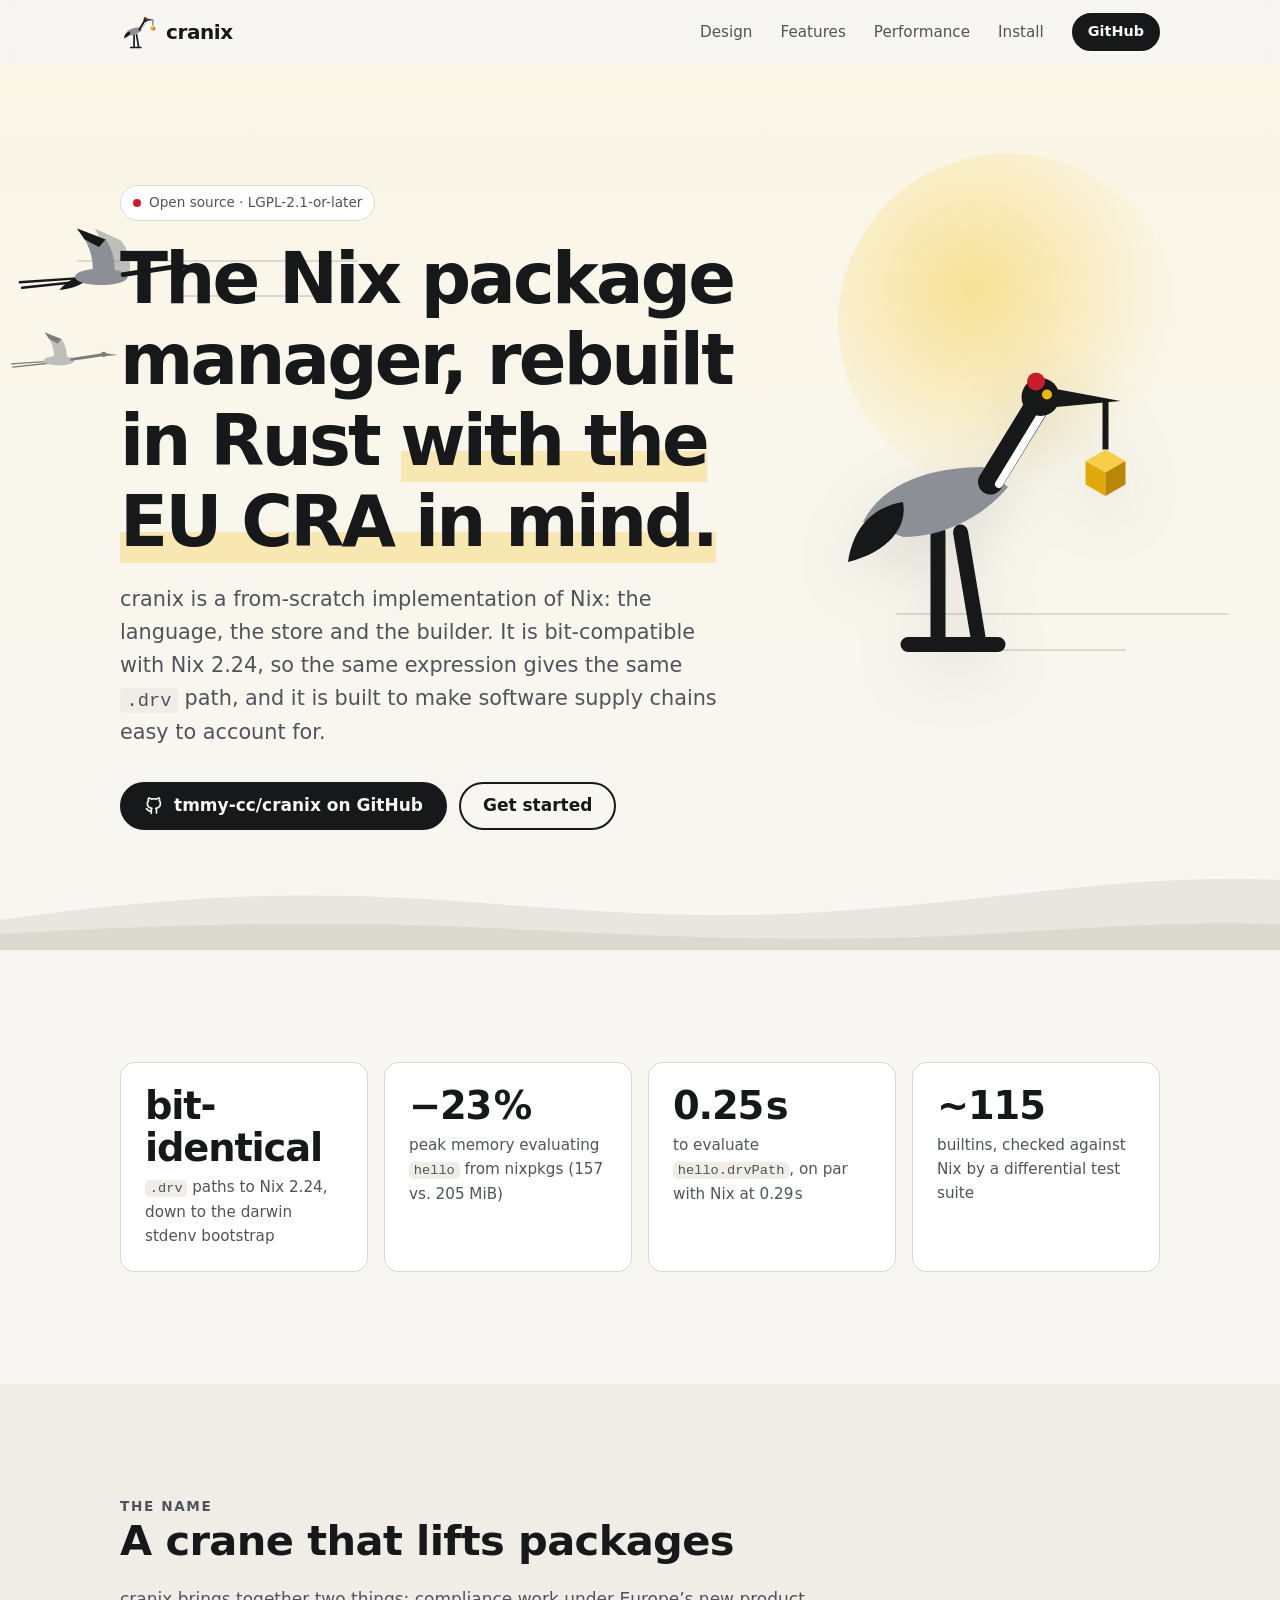
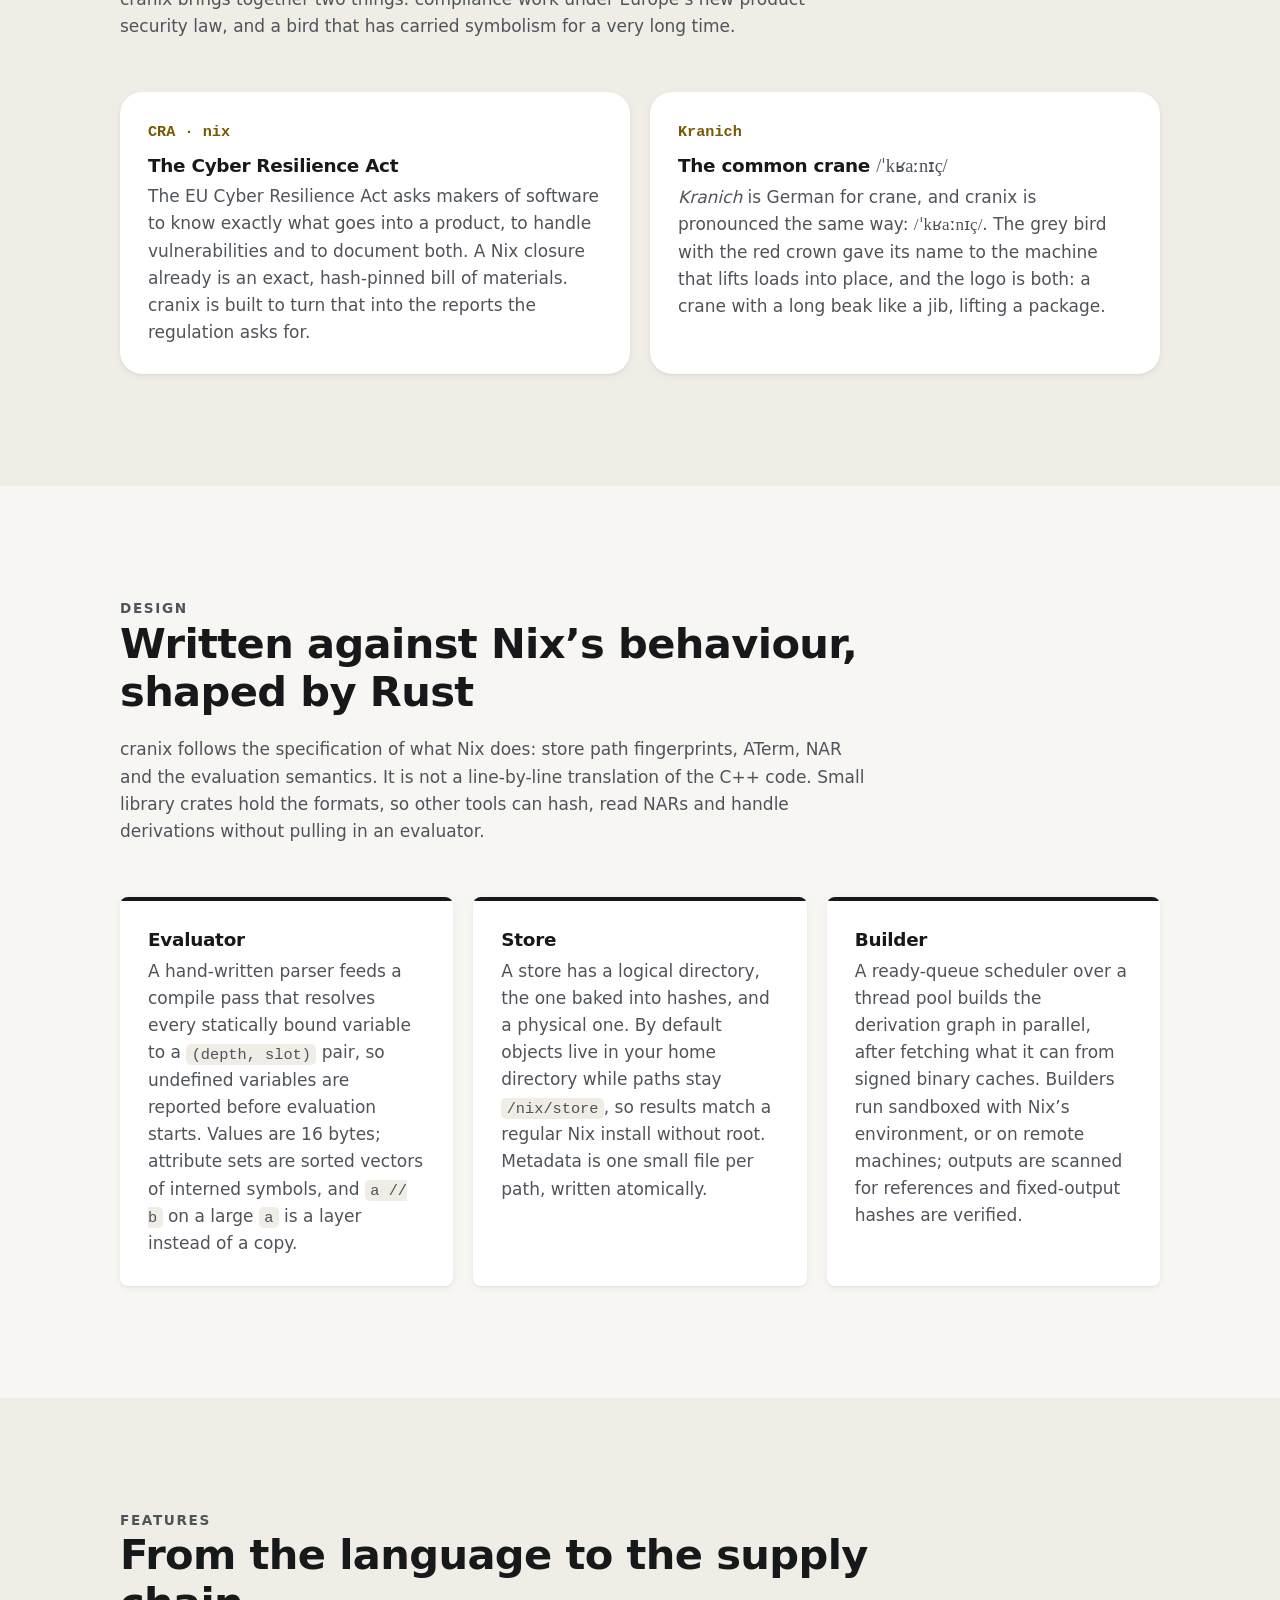
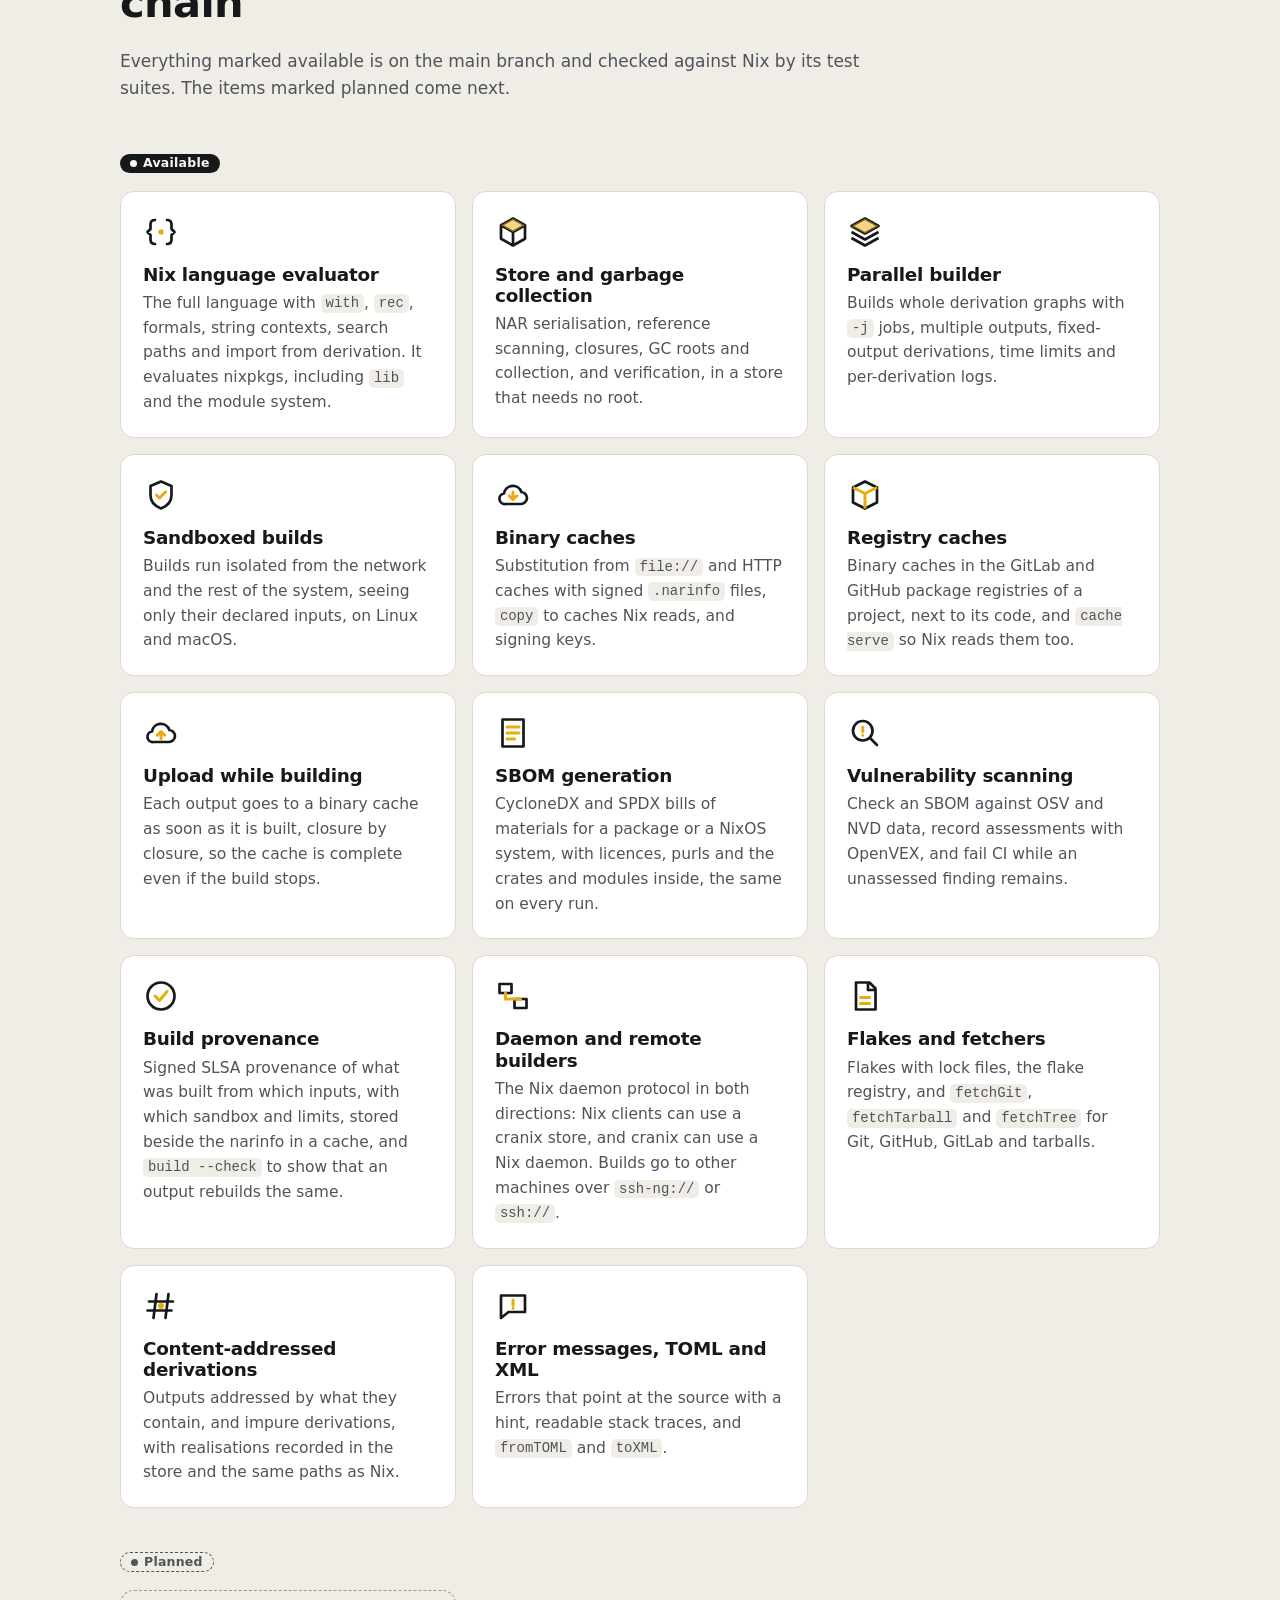
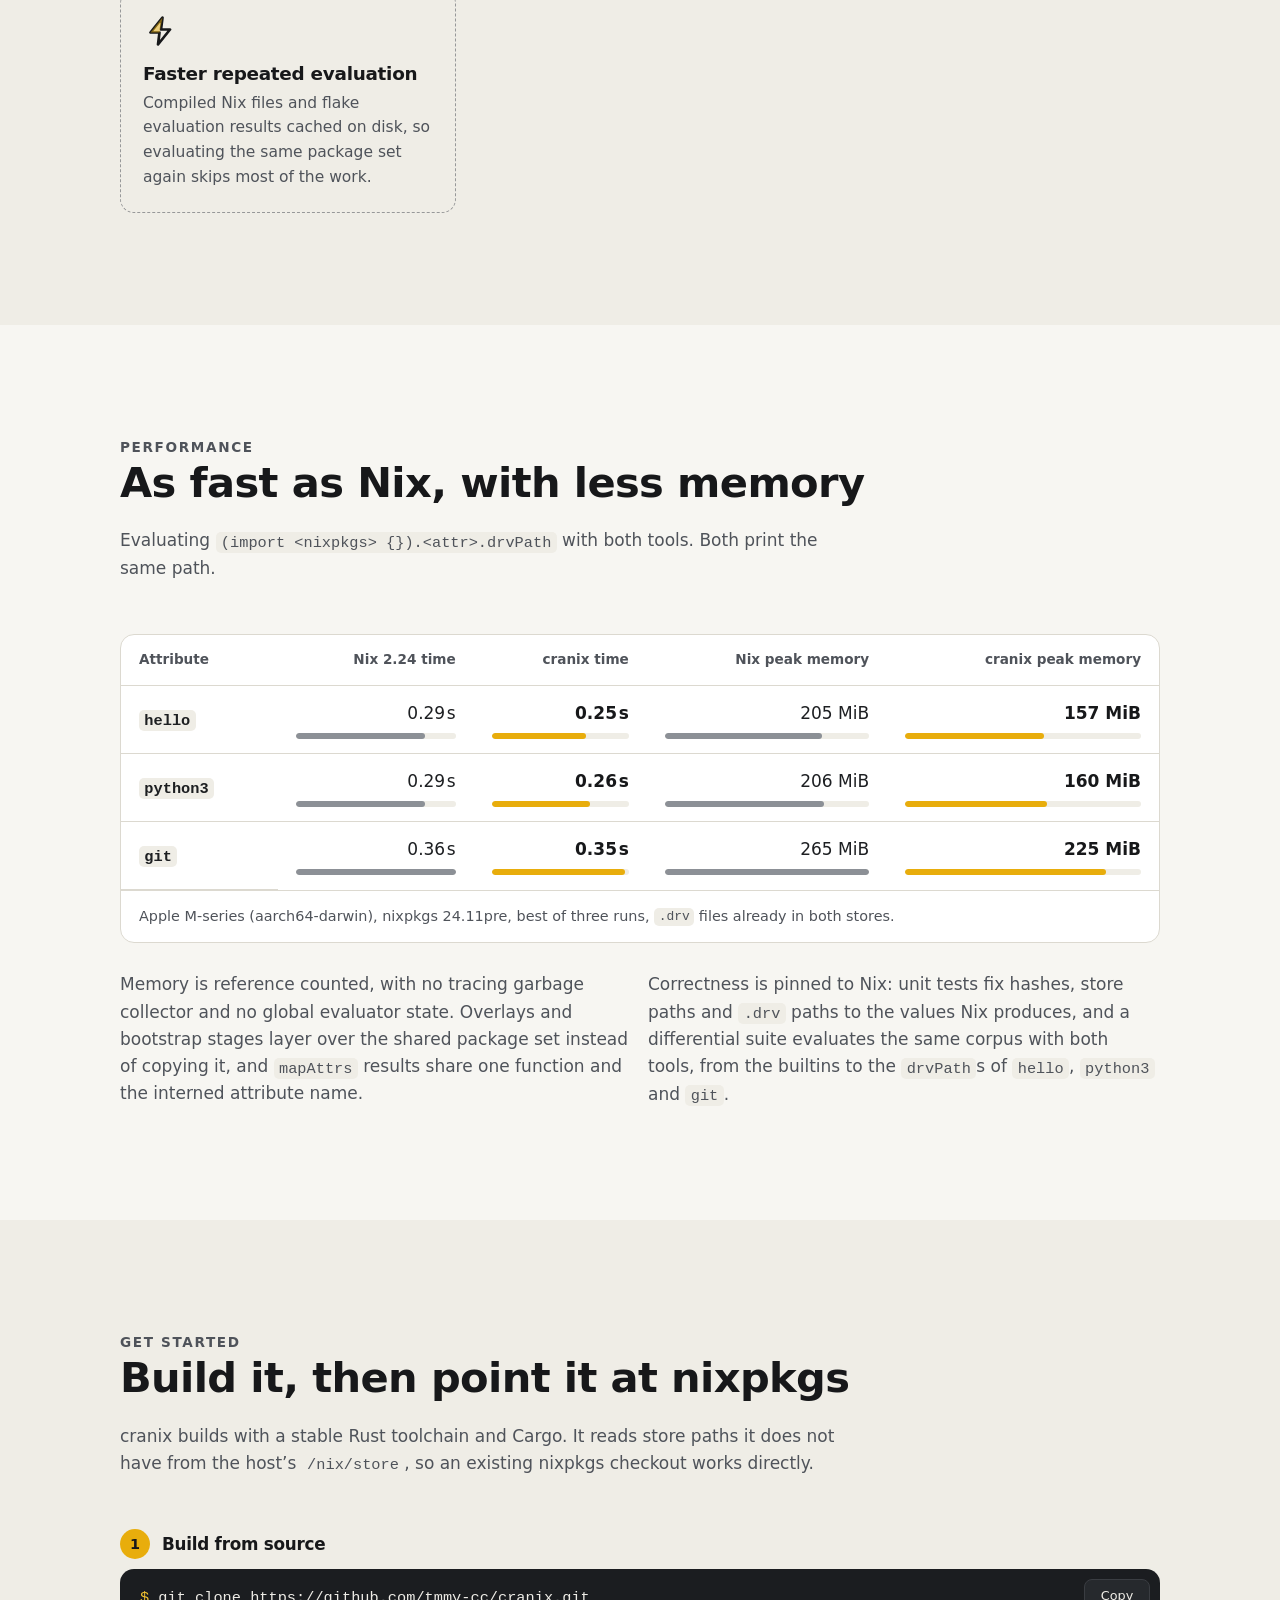
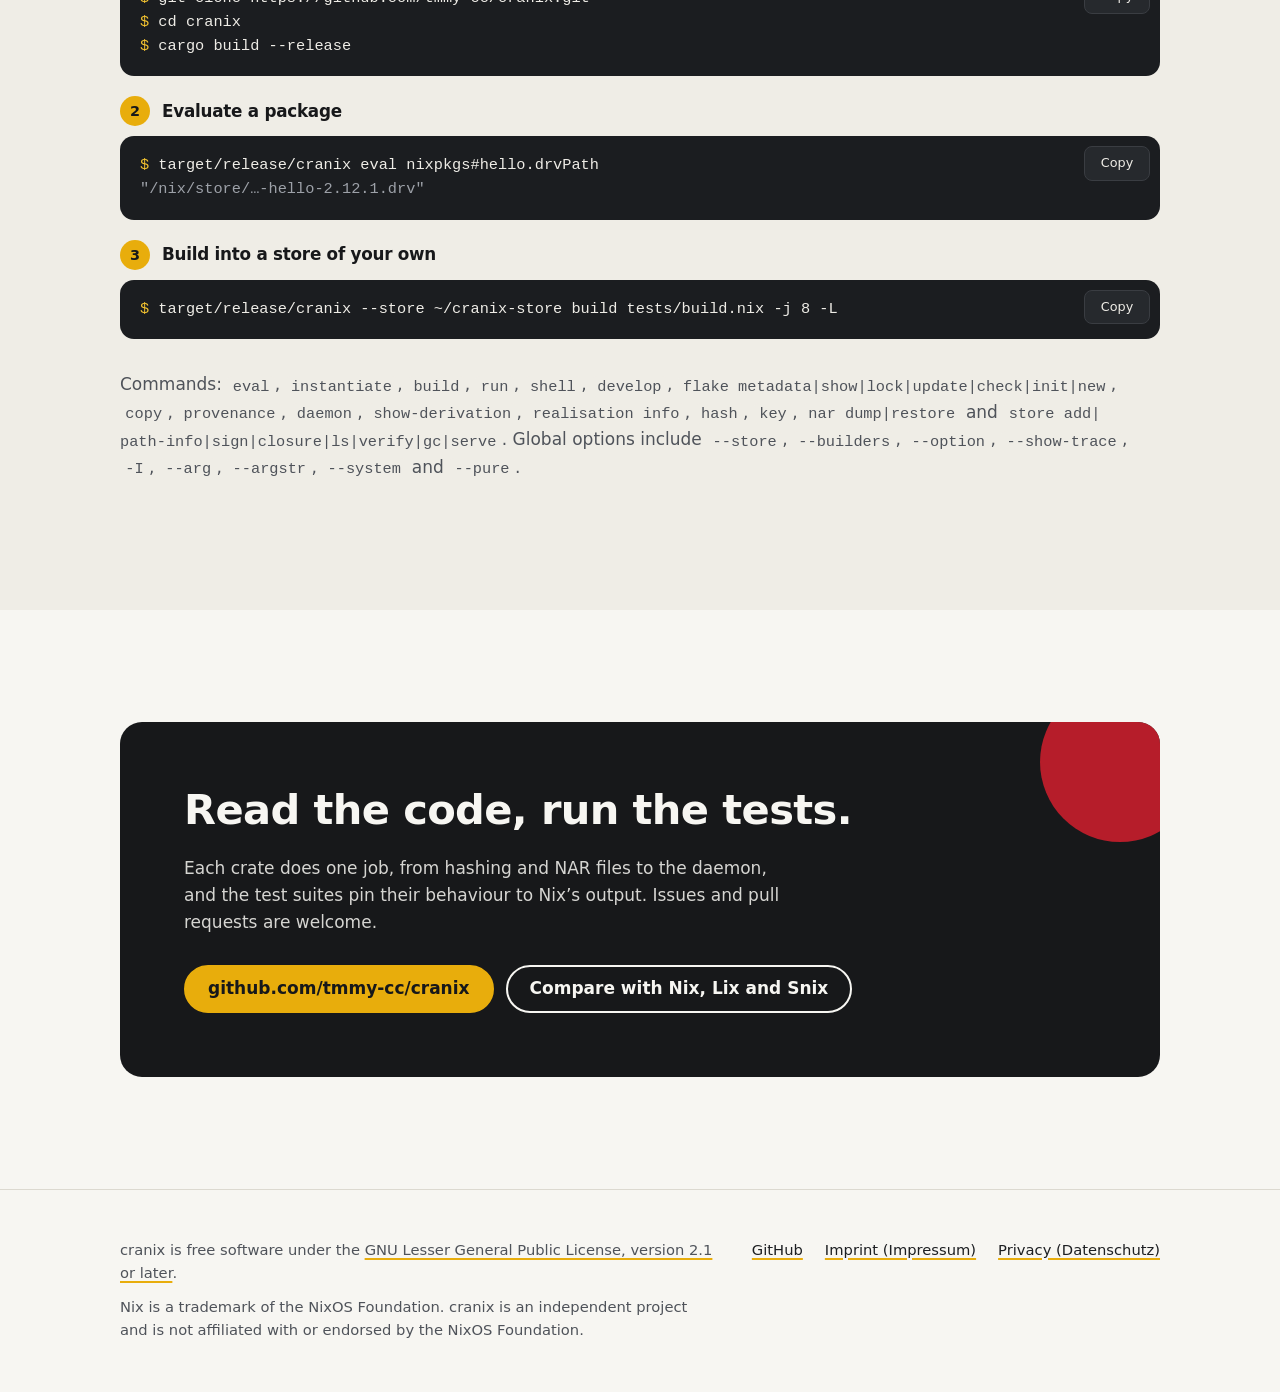
==== site/index.html @ 75096f80 "docs: describe build provenance and build --check - add docs/provenance.md with the build type of th" ====
<!doctype html>
<html lang="en">
<head>
    <meta charset="utf-8">
    <meta name="viewport" content="width=device-width, initial-scale=1">
    <title>cranix: the Nix package manager, rebuilt in Rust with the EU CRA in mind</title>
    <meta name="description" content="cranix is a from-scratch Rust implementation of the Nix package manager, bit-compatible with Nix 2.24, using less memory and built with the EU Cyber Resilience Act in mind.">
    <meta name="theme-color" content="#f7f6f2" media="(prefers-color-scheme: light)">
    <meta name="theme-color" content="#121315" media="(prefers-color-scheme: dark)">
    <meta property="og:type" content="website">
    <meta property="og:title" content="cranix: the Nix package manager, rebuilt in Rust with the EU CRA in mind">
    <meta property="og:description" content="A from-scratch Rust implementation of Nix, bit-compatible with Nix 2.24 and built for the EU Cyber Resilience Act.">
    <meta property="og:url" content="https://cranix.cc/">
    <meta property="og:image" content="https://cranix.cc/assets/og-image.png">
    <meta property="og:image:width" content="1200">
    <meta property="og:image:height" content="630">
    <meta property="og:image:alt" content="The cranix logo, a crane lifting a package, next to the words cranix: the Nix package manager, rebuilt in Rust with the EU CRA in mind">
    <meta name="twitter:card" content="summary_large_image">
    <link rel="canonical" href="https://cranix.cc/">
    <link rel="icon" href="favicon.svg" type="image/svg+xml">
    <link rel="stylesheet" href="assets/style.css">
    <script>document.documentElement.classList.add('js');</script>
    <script src="assets/main.js" defer></script>
</head>
<body>
    <a class="skip-link" href="#main">Skip to content</a>

    <header class="site-header">
        <div class="container site-header-inner">
            <a class="brand" href="./" aria-label="cranix home">
                <svg class="logo" viewBox="0 0 64 64" aria-hidden="true" focusable="false">
                    <path class="ink-line" d="M25 37V58M29.5 37l3.5 21M19 59.5h18" fill="none" stroke-width="3" stroke-linecap="round"/>
                    <path class="plumage" d="M10 35c4-8 14-11 24-11l5 4c-5 6-13 10-21 10z"/>
                    <path class="ink" d="M7 43c1-7 5-11 11-12 1 5-3 10-11 12z"/>
                    <path class="ink-line" d="M35.5 27 45 11.5" fill="none" stroke-width="5" stroke-linecap="round"/>
                    <path class="stripe" d="M37.2 27.4 46.2 12.6" fill="none" stroke-width="1.6" stroke-linecap="round"/>
                    <circle class="ink" cx="45.5" cy="10" r="3.8"/>
                    <circle class="crown" cx="44.6" cy="6.9" r="1.8"/>
                    <circle class="eye" cx="46.8" cy="9.5" r="1"/>
                    <path class="ink" d="M48.6 8.4 61.5 10.8 48.7 12z"/>
                    <path class="ink-line" d="M58.5 11v9.5" fill="none" stroke-width="1.2"/>
                    <path d="M58.5 20.5 62.5 22.8 58.5 25.1 54.5 22.8z" fill="#f6cf4a"/>
                    <path d="M54.5 22.8 58.5 25.1V29.8L54.5 27.5z" fill="#e2a90a"/>
                    <path d="M62.5 22.8 58.5 25.1V29.8L62.5 27.5z" fill="#b98608"/>
                </svg>
                cranix
            </a>
            <nav class="site-nav" aria-label="Main">
                <a class="nav-optional" href="#design">Design</a>
                <a href="#features">Features</a>
                <a class="nav-optional" href="#performance">Performance</a>
                <a href="#install">Install</a>
                <a class="button button-primary button-small" href="https://github.com/tmmy-cc/cranix">GitHub</a>
            </nav>
        </div>
    </header>

    <main id="main">
        <section class="hero" aria-labelledby="hero-title">
            <div class="hero-sky" aria-hidden="true">
                <div class="hero-sun parallax" style="--depth: 0.35"></div>
                <div class="parallax" style="--depth: 0.18; position: absolute; inset: 0;">
                    <span class="hero-cloud hero-cloud-1"></span>
                    <span class="hero-cloud hero-cloud-2"></span>
                    <span class="hero-cloud hero-cloud-3"></span>
                    <span class="hero-cloud hero-cloud-4"></span>
                </div>
                <div class="flight parallax-free">
                    <div class="flight-bob">
                        <svg class="logo" viewBox="0 0 200 70" focusable="false">
                            <path class="wing wing-far plumage" d="M96 45C98 30 94 17 86 4l24 11c7 9 9 20 8 30z" opacity="0.55"/>
                            <path class="ink-line" d="M76 49 18 53M76 52 20 58" fill="none" stroke-width="2.2" stroke-linecap="round"/>
                            <path class="ink" d="M72 48c-8 2-14 7-18 12 10-1 18-4 24-8z"/>
                            <ellipse class="plumage" cx="92" cy="48" rx="24" ry="7.5"/>
                            <path class="ink-line" d="M112 46 158 39" fill="none" stroke-width="4.5" stroke-linecap="round"/>
                            <circle class="ink" cx="162" cy="38" r="4.2"/>
                            <circle class="crown" cx="161" cy="34.6" r="1.9"/>
                            <path class="ink" d="M165 36.4 184 39 165 40.8z"/>
                            <g class="wing">
                                <path class="plumage" d="M84 46C86 30 80 16 70 4l26 10c7 10 9 21 8 32z"/>
                                <path class="ink" d="M70 4 96 14 90 21 77 14z"/>
                            </g>
                        </svg>
                    </div>
                </div>
                <div class="flight flight-flock-2">
                    <div class="flight-bob">
                        <svg class="logo" viewBox="0 0 200 70" focusable="false">
                            <path class="ink-line" d="M76 49 18 53M76 52 20 58" fill="none" stroke-width="2.2" stroke-linecap="round"/>
                            <ellipse class="plumage" cx="92" cy="48" rx="24" ry="7.5"/>
                            <path class="ink-line" d="M112 46 158 39" fill="none" stroke-width="4.5" stroke-linecap="round"/>
                            <circle class="ink" cx="162" cy="38" r="4.2"/>
                            <path class="ink" d="M165 36.4 184 39 165 40.8z"/>
                            <g class="wing">
                                <path class="plumage" d="M84 46C86 30 80 16 70 4l26 10c7 10 9 21 8 32z"/>
                                <path class="ink" d="M70 4 96 14 90 21 77 14z"/>
                            </g>
                        </svg>
                    </div>
                </div>
                <svg class="hero-reeds parallax" style="--depth: -0.08" viewBox="0 0 1200 110" preserveAspectRatio="none" focusable="false">
                    <path d="M0 110V78c120-18 240-30 380-22s250 26 420 12 260-36 400-30v72z" fill="currentColor" opacity="0.55"/>
                    <path d="M0 110V92c160-10 300-14 460-6s300 16 460 6 200-12 280-10v28z" fill="currentColor"/>
                </svg>
            </div>

            <div class="container hero-content">
                <div class="hero-intro">
                    <p class="eyebrow"><span class="eyebrow-dot" aria-hidden="true"></span>Open source · LGPL-2.1-or-later</p>
                    <h1 id="hero-title">The Nix package manager, rebuilt in Rust <span class="highlight">with the <abbr title="EU Cyber Resilience Act">EU&nbsp;CRA</abbr> in mind.</span></h1>
                    <p class="hero-lead">cranix is a from-scratch implementation of Nix: the language, the store and the builder. It is bit-compatible with Nix 2.24, so the same expression gives the same <code>.drv</code> path, and it is built to make software supply chains easy to account for.</p>
                    <div class="hero-actions">
                        <a class="button button-primary" href="https://github.com/tmmy-cc/cranix">
                            <svg viewBox="0 0 24 24" aria-hidden="true" focusable="false"><path d="M9 18c-4 1.3-4-2-6-2.5m12 5v-3.4a3 3 0 0 0-.8-2.3c2.7-.3 5.5-1.3 5.5-6a4.6 4.6 0 0 0-1.3-3.2 4.3 4.3 0 0 0-.1-3.2s-1-.3-3.4 1.3a11.6 11.6 0 0 0-6 0C6.5 2.1 5.5 2.4 5.5 2.4a4.3 4.3 0 0 0-.1 3.2A4.6 4.6 0 0 0 4 8.8c0 4.7 2.8 5.7 5.5 6a3 3 0 0 0-.8 2.3V21" fill="none" stroke="currentColor" stroke-width="2" stroke-linecap="round" stroke-linejoin="round"/></svg>
                            tmmy-cc/cranix on GitHub
                        </a>
                        <a class="button button-secondary" href="#install">Get started</a>
                    </div>
                </div>
                <div class="hero-mark" aria-hidden="true">
                    <svg class="logo" viewBox="0 0 64 64" focusable="false">
                        <path class="ink-line" d="M25 37V58M29.5 37l3.5 21M19 59.5h18" fill="none" stroke-width="3" stroke-linecap="round"/>
                        <path class="plumage" d="M10 35c4-8 14-11 24-11l5 4c-5 6-13 10-21 10z"/>
                        <path class="ink" d="M7 43c1-7 5-11 11-12 1 5-3 10-11 12z"/>
                        <path class="ink-line" d="M35.5 27 45 11.5" fill="none" stroke-width="5" stroke-linecap="round"/>
                        <path class="stripe" d="M37.2 27.4 46.2 12.6" fill="none" stroke-width="1.6" stroke-linecap="round"/>
                        <circle class="ink" cx="45.5" cy="10" r="3.8"/>
                        <circle class="crown" cx="44.6" cy="6.9" r="1.8"/>
                        <circle class="eye" cx="46.8" cy="9.5" r="1"/>
                        <g class="load">
                            <path class="ink-line" d="M58.5 11v9.5" fill="none" stroke-width="1.2"/>
                            <path d="M58.5 20.5 62.5 22.8 58.5 25.1 54.5 22.8z" fill="#f6cf4a"/>
                            <path d="M54.5 22.8 58.5 25.1V29.8L54.5 27.5z" fill="#e2a90a"/>
                            <path d="M62.5 22.8 58.5 25.1V29.8L62.5 27.5z" fill="#b98608"/>
                        </g>
                        <path class="ink" d="M48.6 8.4 61.5 10.8 48.7 12z"/>
                    </svg>
                </div>
            </div>
        </section>

        <section class="section" aria-label="Key numbers">
            <div class="container">
                <ul class="stats" data-stagger>
                    <li class="stat reveal">
                        <span class="stat-value">bit-identical</span>
                        <span class="stat-label"><code>.drv</code> paths to Nix 2.24, down to the darwin stdenv bootstrap</span>
                    </li>
                    <li class="stat reveal">
                        <span class="stat-value">−23&#8202;%</span>
                        <span class="stat-label">peak memory evaluating <code>hello</code> from nixpkgs (157 vs. 205 MiB)</span>
                    </li>
                    <li class="stat reveal">
                        <span class="stat-value">0.25&#8202;s</span>
                        <span class="stat-label">to evaluate <code>hello.drvPath</code>, on par with Nix at 0.29&#8202;s</span>
                    </li>
                    <li class="stat reveal">
                        <span class="stat-value">~115</span>
                        <span class="stat-label">builtins, checked against Nix by a differential test suite</span>
                    </li>
                </ul>
            </div>
        </section>

        <section id="name" class="section section-alt" aria-labelledby="name-title">
            <div class="container">
                <div class="section-header reveal">
                    <p class="section-kicker">The name</p>
                    <h2 id="name-title">A crane that lifts packages</h2>
                    <p>cranix brings together two things: compliance work under Europe’s new product security law, and a bird that has carried symbolism for a very long time.</p>
                </div>
                <div class="name-grid" data-stagger>
                    <article class="name-card reveal">
                        <span class="name-card-letters">CRA · nix</span>
                        <h3>The Cyber Resilience Act</h3>
                        <p>The EU Cyber Resilience Act asks makers of software to know exactly what goes into a product, to handle vulnerabilities and to document both. A Nix closure already is an exact, hash-pinned bill of materials. cranix is built to turn that into the reports the regulation asks for.</p>
                    </article>
                    <article class="name-card reveal">
                        <span class="name-card-letters">Kranich</span>
                        <h3>The common crane <span class="ipa" lang="de-fonipa">/ˈkʁaːnɪç/</span></h3>
                        <p><i lang="de">Kranich</i> is German for crane, and cranix is pronounced the same way: <span class="ipa" lang="de-fonipa">/ˈkʁaːnɪç/</span>. The grey bird with the red crown gave its name to the machine that lifts loads into place, and the logo is both: a crane with a long beak like a jib, lifting a package.</p>
                    </article>
                </div>
            </div>
        </section>

        <section id="design" class="section" aria-labelledby="design-title">
            <div class="container">
                <div class="section-header reveal">
                    <p class="section-kicker">Design</p>
                    <h2 id="design-title">Written against Nix’s behaviour, shaped by Rust</h2>
                    <p>cranix follows the specification of what Nix does: store path fingerprints, ATerm, NAR and the evaluation semantics. It is not a line-by-line translation of the C++ code. Small library crates hold the formats, so other tools can hash, read NARs and handle derivations without pulling in an evaluator.</p>
                </div>
                <div class="design-grid" data-stagger>
                    <article class="design-card reveal">
                        <h3>Evaluator</h3>
                        <p>A hand-written parser feeds a compile pass that resolves every statically bound variable to a <code>(depth, slot)</code> pair, so undefined variables are reported before evaluation starts. Values are 16 bytes; attribute sets are sorted vectors of interned symbols, and <code>a // b</code> on a large <code>a</code> is a layer instead of a copy.</p>
                    </article>
                    <article class="design-card reveal">
                        <h3>Store</h3>
                        <p>A store has a logical directory, the one baked into hashes, and a physical one. By default objects live in your home directory while paths stay <code>/nix/store</code>, so results match a regular Nix install without root. Metadata is one small file per path, written atomically.</p>
                    </article>
                    <article class="design-card reveal">
                        <h3>Builder</h3>
                        <p>A ready-queue scheduler over a thread pool builds the derivation graph in parallel, after fetching what it can from signed binary caches. Builders run sandboxed with Nix’s environment, or on remote machines; outputs are scanned for references and fixed-output hashes are verified.</p>
                    </article>
                </div>
            </div>
        </section>

        <section id="features" class="section section-alt" aria-labelledby="features-title">
            <div class="container">
                <div class="section-header reveal">
                    <p class="section-kicker">Features</p>
                    <h2 id="features-title">From the language to the supply chain</h2>
                    <p>Everything marked available is on the main branch and checked against Nix by its test suites. The items marked planned come next.</p>
                </div>

                <div class="feature-groups">
                    <div>
                        <h3 class="feature-group-title reveal"><span class="status status-available">Available</span></h3>
                        <ul class="features" data-stagger>
                            <li class="feature reveal">
                                <svg class="feature-icon" viewBox="0 0 24 24" aria-hidden="true" focusable="false"><path d="M8 4C6 4 5 5 5 7v3l-2 2 2 2v3c0 2 1 3 3 3m8-16c2 0 3 1 3 3v3l2 2-2 2v3c0 2-1 3-3 3" fill="none" stroke="currentColor" stroke-width="1.8" stroke-linecap="round" stroke-linejoin="round"/><circle class="accent" cx="12" cy="12" r="1.8" fill="currentColor"/></svg>
                                <h3>Nix language evaluator</h3>
                                <p>The full language with <code>with</code>, <code>rec</code>, formals, string contexts, search paths and import from derivation. It evaluates nixpkgs, including <code>lib</code> and the module system.</p>
                            </li>
                            <li class="feature reveal">
                                <svg class="feature-icon" viewBox="0 0 24 24" aria-hidden="true" focusable="false"><path d="M12 3 20 7.5v9L12 21 4 16.5v-9zM4 7.5 12 12l8-4.5M12 12v9" fill="none" stroke="currentColor" stroke-width="1.8" stroke-linejoin="round"/><path class="accent" d="M12 3 20 7.5 12 12 4 7.5z" fill="currentColor" opacity="0.5"/></svg>
                                <h3>Store and garbage collection</h3>
                                <p>NAR serialisation, reference scanning, closures, GC roots and collection, and verification, in a store that needs no root.</p>
                            </li>
                            <li class="feature reveal">
                                <svg class="feature-icon" viewBox="0 0 24 24" aria-hidden="true" focusable="false"><path d="M12 3 21 8l-9 5-9-5zM3 12l9 5 9-5M3 16l9 5 9-5" fill="none" stroke="currentColor" stroke-width="1.8" stroke-linejoin="round"/><path class="accent" d="M12 3 21 8l-9 5-9-5z" fill="currentColor" opacity="0.5"/></svg>
                                <h3>Parallel builder</h3>
                                <p>Builds whole derivation graphs with <code>-j</code> jobs, multiple outputs, fixed-output derivations, time limits and per-derivation logs.</p>
                            </li>
                            <li class="feature reveal">
                                <svg class="feature-icon" viewBox="0 0 24 24" aria-hidden="true" focusable="false"><path d="M12 3 19 6v6c0 4.5-3 7.5-7 9-4-1.5-7-4.5-7-9V6z" fill="none" stroke="currentColor" stroke-width="1.8" stroke-linejoin="round"/><path class="accent" d="m9 12 2 2 4-4" fill="none" stroke="currentColor" stroke-width="2" stroke-linecap="round" stroke-linejoin="round"/></svg>
                                <h3>Sandboxed builds</h3>
                                <p>Builds run isolated from the network and the rest of the system, seeing only their declared inputs, on Linux and macOS.</p>
                            </li>
                            <li class="feature reveal">
                                <svg class="feature-icon" viewBox="0 0 24 24" aria-hidden="true" focusable="false"><path d="M7 18h10a4 4 0 0 0 .6-8A6 6 0 0 0 6 11a3.5 3.5 0 0 0 1 7z" fill="none" stroke="currentColor" stroke-width="1.8" stroke-linejoin="round"/><path class="accent" d="M12 10v5m-2.5-2.5L12 15l2.5-2.5" fill="none" stroke="currentColor" stroke-width="2" stroke-linecap="round" stroke-linejoin="round"/></svg>
                                <h3>Binary caches</h3>
                                <p>Substitution from <code>file://</code> and HTTP caches with signed <code>.narinfo</code> files, <code>copy</code> to caches Nix reads, and signing keys.</p>
                            </li>
                            <li class="feature reveal">
                                <svg class="feature-icon" viewBox="0 0 24 24" aria-hidden="true" focusable="false"><path d="M4 7l8-4 8 4v10l-8 4-8-4z" fill="none" stroke="currentColor" stroke-width="1.8" stroke-linejoin="round"/><path class="accent" d="M4 7l8 4 8-4M12 11v10" fill="none" stroke="currentColor" stroke-width="2" stroke-linejoin="round"/></svg>
                                <h3>Registry caches</h3>
                                <p>Binary caches in the GitLab and GitHub package registries of a project, next to its code, and <code>cache serve</code> so Nix reads them too.</p>
                            </li>
                            <li class="feature reveal">
                                <svg class="feature-icon" viewBox="0 0 24 24" aria-hidden="true" focusable="false"><path d="M7 18h10a4 4 0 0 0 .6-8A6 6 0 0 0 6 11a3.5 3.5 0 0 0 1 7z" fill="none" stroke="currentColor" stroke-width="1.8" stroke-linejoin="round"/><path class="accent" d="M12 16v-5m-2.5 2.5L12 11l2.5 2.5" fill="none" stroke="currentColor" stroke-width="2" stroke-linecap="round" stroke-linejoin="round"/></svg>
                                <h3>Upload while building</h3>
                                <p>Each output goes to a binary cache as soon as it is built, closure by closure, so the cache is complete even if the build stops.</p>
                            </li>
                            <li class="feature reveal">
                                <svg class="feature-icon" viewBox="0 0 24 24" aria-hidden="true" focusable="false"><path d="M5 3h14v18H5z" fill="none" stroke="currentColor" stroke-width="1.8" stroke-linejoin="round"/><path class="accent" d="M8 8h8M8 12h8M8 16h5" fill="none" stroke="currentColor" stroke-width="2" stroke-linecap="round"/></svg>
                                <h3>SBOM generation</h3>
                                <p>CycloneDX and SPDX bills of materials for a package or a NixOS system, with licences, purls and the crates and modules inside, the same on every run.</p>
                            </li>
                            <li class="feature reveal">
                                <svg class="feature-icon" viewBox="0 0 24 24" aria-hidden="true" focusable="false"><path d="M10.5 4a6.5 6.5 0 1 1 0 13 6.5 6.5 0 0 1 0-13zM15.5 15.5 20 20" fill="none" stroke="currentColor" stroke-width="1.8" stroke-linecap="round"/><path class="accent" d="M10.5 8v3M10.5 13.5v.01" fill="none" stroke="currentColor" stroke-width="2" stroke-linecap="round"/></svg>
                                <h3>Vulnerability scanning</h3>
                                <p>Check an SBOM against OSV and NVD data, record assessments with OpenVEX, and fail CI while an unassessed finding remains.</p>
                            </li>
                            <li class="feature reveal">
                                <svg class="feature-icon" viewBox="0 0 24 24" aria-hidden="true" focusable="false"><path d="M12 3a9 9 0 1 1 0 18 9 9 0 0 1 0-18z" fill="none" stroke="currentColor" stroke-width="1.8"/><path class="accent" d="m8 12 3 3 5-6" fill="none" stroke="currentColor" stroke-width="2" stroke-linecap="round" stroke-linejoin="round"/></svg>
                                <h3>Build provenance</h3>
                                <p>Signed SLSA provenance of what was built from which inputs, with which sandbox and limits, stored beside the narinfo in a cache, and <code>build --check</code> to show that an output rebuilds the same.</p>
                            </li>
                            <li class="feature reveal">
                                <svg class="feature-icon" viewBox="0 0 24 24" aria-hidden="true" focusable="false"><path d="M3 4h8v6H3zM13 14h8v6h-8z" fill="none" stroke="currentColor" stroke-width="1.8" stroke-linejoin="round"/><path class="accent" d="M7 10v4h10" fill="none" stroke="currentColor" stroke-width="2" stroke-linecap="round" stroke-linejoin="round"/></svg>
                                <h3>Daemon and remote builders</h3>
                                <p>The Nix daemon protocol in both directions: Nix clients can use a cranix store, and cranix can use a Nix daemon. Builds go to other machines over <code>ssh-ng://</code> or <code>ssh://</code>.</p>
                            </li>
                            <li class="feature reveal">
                                <svg class="feature-icon" viewBox="0 0 24 24" aria-hidden="true" focusable="false"><path d="M6 3h9l4 4v14H6zM14 3v5h5" fill="none" stroke="currentColor" stroke-width="1.8" stroke-linejoin="round"/><path class="accent" d="M9 13h6M9 17h6" fill="none" stroke="currentColor" stroke-width="2" stroke-linecap="round"/></svg>
                                <h3>Flakes and fetchers</h3>
                                <p>Flakes with lock files, the flake registry, and <code>fetchGit</code>, <code>fetchTarball</code> and <code>fetchTree</code> for Git, GitHub, GitLab and tarballs.</p>
                            </li>
                            <li class="feature reveal">
                                <svg class="feature-icon" viewBox="0 0 24 24" aria-hidden="true" focusable="false"><path d="M9 4 7 20M17 4l-2 16M4 9h16M3 15h16" fill="none" stroke="currentColor" stroke-width="1.8" stroke-linecap="round"/><circle class="accent" cx="12" cy="12" r="2" fill="currentColor"/></svg>
                                <h3>Content-addressed derivations</h3>
                                <p>Outputs addressed by what they contain, and impure derivations, with realisations recorded in the store and the same paths as Nix.</p>
                            </li>
                            <li class="feature reveal">
                                <svg class="feature-icon" viewBox="0 0 24 24" aria-hidden="true" focusable="false"><path d="M4 5h16v11H9l-5 4z" fill="none" stroke="currentColor" stroke-width="1.8" stroke-linejoin="round"/><path class="accent" d="M12 8v3.5M12 13.5v.01" fill="none" stroke="currentColor" stroke-width="2" stroke-linecap="round"/></svg>
                                <h3>Error messages, TOML and XML</h3>
                                <p>Errors that point at the source with a hint, readable stack traces, and <code>fromTOML</code> and <code>toXML</code>.</p>
                            </li>
                        </ul>
                    </div>

                    <div>
                        <h3 class="feature-group-title reveal"><span class="status status-planned">Planned</span></h3>
                        <ul class="features" data-stagger>
                            <li class="feature feature-planned reveal">
                                <svg class="feature-icon" viewBox="0 0 24 24" aria-hidden="true" focusable="false"><path d="M13 3 5 13h6l-1 8 8-10h-6z" fill="none" stroke="currentColor" stroke-width="1.8" stroke-linejoin="round"/><path class="accent" d="M13 3 5 13h6z" fill="currentColor" opacity="0.5"/></svg>
                                <h3>Faster repeated evaluation</h3>
                                <p>Compiled Nix files and flake evaluation results cached on disk, so evaluating the same package set again skips most of the work.</p>
                            </li>
                        </ul>
                    </div>
                </div>
            </div>
        </section>

        <section id="performance" class="section" aria-labelledby="performance-title">
            <div class="container">
                <div class="section-header reveal">
                    <p class="section-kicker">Performance</p>
                    <h2 id="performance-title">As fast as Nix, with less memory</h2>
                    <p>Evaluating <code>(import &lt;nixpkgs&gt; {}).&lt;attr&gt;.drvPath</code> with both tools. Both print the same path.</p>
                </div>
                <div class="table-wrap reveal">
                    <table class="perf-table">
                        <caption>Apple M-series (aarch64-darwin), nixpkgs 24.11pre, best of three runs, <code>.drv</code> files already in both stores.</caption>
                        <thead>
                            <tr>
                                <th scope="col">Attribute</th>
                                <th scope="col">Nix 2.24 time</th>
                                <th scope="col">cranix time</th>
                                <th scope="col">Nix peak memory</th>
                                <th scope="col">cranix peak memory</th>
                            </tr>
                        </thead>
                        <tbody>
                            <tr>
                                <th scope="row"><code>hello</code></th>
                                <td>0.29&#8202;s<span class="bar" aria-hidden="true"><span style="--value: 81%"></span></span></td>
                                <td class="ours">0.25&#8202;s<span class="bar bar-ours" aria-hidden="true"><span style="--value: 69%"></span></span></td>
                                <td>205 MiB<span class="bar" aria-hidden="true"><span style="--value: 77%"></span></span></td>
                                <td class="ours">157 MiB<span class="bar bar-ours" aria-hidden="true"><span style="--value: 59%"></span></span></td>
                            </tr>
                            <tr>
                                <th scope="row"><code>python3</code></th>
                                <td>0.29&#8202;s<span class="bar" aria-hidden="true"><span style="--value: 81%"></span></span></td>
                                <td class="ours">0.26&#8202;s<span class="bar bar-ours" aria-hidden="true"><span style="--value: 72%"></span></span></td>
                                <td>206 MiB<span class="bar" aria-hidden="true"><span style="--value: 78%"></span></span></td>
                                <td class="ours">160 MiB<span class="bar bar-ours" aria-hidden="true"><span style="--value: 60%"></span></span></td>
                            </tr>
                            <tr>
                                <th scope="row"><code>git</code></th>
                                <td>0.36&#8202;s<span class="bar" aria-hidden="true"><span style="--value: 100%"></span></span></td>
                                <td class="ours">0.35&#8202;s<span class="bar bar-ours" aria-hidden="true"><span style="--value: 97%"></span></span></td>
                                <td>265 MiB<span class="bar" aria-hidden="true"><span style="--value: 100%"></span></span></td>
                                <td class="ours">225 MiB<span class="bar bar-ours" aria-hidden="true"><span style="--value: 85%"></span></span></td>
                            </tr>
                        </tbody>
                    </table>
                </div>
                <div class="perf-notes" data-stagger>
                    <p class="reveal">Memory is reference counted, with no tracing garbage collector and no global evaluator state. Overlays and bootstrap stages layer over the shared package set instead of copying it, and <code>mapAttrs</code> results share one function and the interned attribute name.</p>
                    <p class="reveal">Correctness is pinned to Nix: unit tests fix hashes, store paths and <code>.drv</code> paths to the values Nix produces, and a differential suite evaluates the same corpus with both tools, from the builtins to the <code>drvPath</code>s of <code>hello</code>, <code>python3</code> and <code>git</code>.</p>
                </div>
            </div>
        </section>

        <section id="install" class="section section-alt" aria-labelledby="install-title">
            <div class="container">
                <div class="section-header reveal">
                    <p class="section-kicker">Get started</p>
                    <h2 id="install-title">Build it, then point it at nixpkgs</h2>
                    <p>cranix builds with a stable Rust toolchain and Cargo. It reads store paths it does not have from the host’s <code>/nix/store</code>, so an existing nixpkgs checkout works directly.</p>
                </div>
                <ol class="steps" data-stagger>
                    <li class="step reveal">
                        <h3 class="step-title">Build from source</h3>
                        <div class="code-block">
                            <pre id="code-build"><span class="prompt" aria-hidden="true">$ </span><span data-command>git clone https://github.com/tmmy-cc/cranix.git</span>
<span class="prompt" aria-hidden="true">$ </span><span data-command>cd cranix</span>
<span class="prompt" aria-hidden="true">$ </span><span data-command>cargo build --release</span></pre>
                            <button class="copy-button" type="button" data-copy-target="code-build" hidden>Copy</button>
                        </div>
                    </li>
                    <li class="step reveal">
                        <h3 class="step-title">Evaluate a package</h3>
                        <div class="code-block">
                            <pre id="code-eval"><span class="prompt" aria-hidden="true">$ </span><span data-command>target/release/cranix eval nixpkgs#hello.drvPath</span>
<span class="comment">"/nix/store/…-hello-2.12.1.drv"</span></pre>
                            <button class="copy-button" type="button" data-copy-target="code-eval" hidden>Copy</button>
                        </div>
                    </li>
                    <li class="step reveal">
                        <h3 class="step-title">Build into a store of your own</h3>
                        <div class="code-block">
                            <pre id="code-store"><span class="prompt" aria-hidden="true">$ </span><span data-command>target/release/cranix --store ~/cranix-store build tests/build.nix -j 8 -L</span></pre>
                            <button class="copy-button" type="button" data-copy-target="code-store" hidden>Copy</button>
                        </div>
                    </li>
                </ol>
                <p class="commands reveal">Commands: <code>eval</code>, <code>instantiate</code>, <code>build</code>, <code>run</code>, <code>shell</code>, <code>develop</code>, <code>flake metadata|<wbr>show|<wbr>lock|<wbr>update|<wbr>check|<wbr>init|<wbr>new</code>, <code>copy</code>, <code>provenance</code>, <code>daemon</code>, <code>show-derivation</code>, <code>realisation info</code>, <code>hash</code>, <code>key</code>, <code>nar dump|<wbr>restore</code> and <code>store add|<wbr>path-info|<wbr>sign|<wbr>closure|<wbr>ls|<wbr>verify|<wbr>gc|<wbr>serve</code>. Global options include <code>--store</code>, <code>--builders</code>, <code>--option</code>, <code>--show-trace</code>, <code>-I</code>, <code>--arg</code>, <code>--argstr</code>, <code>--system</code> and <code>--pure</code>.</p>
            </div>
        </section>

        <section class="section" aria-labelledby="cta-title">
            <div class="container">
                <div class="cta reveal">
                    <div class="cta-crown" aria-hidden="true"></div>
                    <h2 id="cta-title">Read the code, run the tests.</h2>
                    <p>Each crate does one job, from hashing and NAR files to the daemon, and the test suites pin their behaviour to Nix’s output. Issues and pull requests are welcome.</p>
                    <div class="hero-actions">
                        <a class="button button-primary" href="https://github.com/tmmy-cc/cranix">github.com/tmmy-cc/cranix</a>
                        <a class="button button-secondary" href="https://github.com/tmmy-cc/cranix/blob/main/docs/comparison.md">Compare with Nix, Lix and Snix</a>
                    </div>
                </div>
            </div>
        </section>
    </main>

    <footer class="site-footer">
        <div class="container footer-grid">
            <div>
                <p>cranix is free software under the <a href="https://github.com/tmmy-cc/cranix/blob/main/LICENSE">GNU Lesser General Public License, version 2.1 or later</a>.</p>
                <p>Nix is a trademark of the NixOS Foundation. cranix is an independent project and is not affiliated with or endorsed by the NixOS Foundation.</p>
            </div>
            <ul class="footer-links">
                <li><a href="https://github.com/tmmy-cc/cranix">GitHub</a></li>
                <li><a href="imprint.html" hreflang="de">Imprint (Impressum)</a></li>
                <li><a href="privacy.html" hreflang="de">Privacy (Datenschutz)</a></li>
            </ul>
        </div>
    </footer>
</body>
</html>
---- site/assets/style.css ----
/* cranix site: plain CSS, no build step. Colours follow the common crane. */

:root {
    --color-bg: #f7f6f2;
    --color-surface: #ffffff;
    --color-surface-alt: #efede6;
    --color-ink: #17181a;
    --color-text: #1d1f22;
    --color-muted: #4f535a;
    --color-line: #dcd9d0;
    --color-plumage: #8c9096;
    --color-stripe: #ffffff;
    --color-eye: #f2b705;
    --color-accent: #e8ad0c;
    --color-accent-soft: #f8e7b0;
    --color-accent-text: #7a5800;
    --color-crown: #c81e2c;
    --color-on-ink: #f7f6f2;
    --color-code-bg: #1b1d20;
    --color-code-text: #eeece6;
    --color-sky-top: #fbf6e6;
    --color-sky-bottom: #f7f6f2;
    --color-sun: #f6d667;

    --font-sans: system-ui, -apple-system, "Segoe UI", Roboto, "Helvetica Neue", Arial, sans-serif;
    --font-mono: ui-monospace, SFMono-Regular, Menlo, Consolas, "Liberation Mono", monospace;

    --shape-corner-small: 8px;
    --shape-corner-medium: 14px;
    --shape-corner-large: 22px;
    --elevation-1: 0 1px 2px rgba(23, 24, 26, 0.06), 0 2px 8px rgba(23, 24, 26, 0.05);
    --elevation-2: 0 6px 24px rgba(23, 24, 26, 0.12);

    --space-page: clamp(16px, 4vw, 40px);
    --width-content: 1120px;

    --motion-ease: cubic-bezier(0.22, 0.8, 0.24, 1);
    --motion-duration-short: 180ms;
    --motion-duration-medium: 420ms;
    --motion-duration-long: 900ms;

    color-scheme: light dark;
}

@media (prefers-color-scheme: dark) {
    :root {
        --color-bg: #121315;
        --color-surface: #1b1d20;
        --color-surface-alt: #202327;
        --color-ink: #eeece6;
        --color-text: #e6e4de;
        --color-muted: #a9adb3;
        --color-line: #2e3136;
        --color-plumage: #a7abb1;
        --color-stripe: #121315;
        --color-accent: #f2c230;
        --color-accent-soft: #3a3216;
        --color-accent-text: #f2c230;
        --color-crown: #e5434f;
        --color-on-ink: #121315;
        --color-code-bg: #0c0d0e;
        --color-sky-top: #1a1915;
        --color-sky-bottom: #121315;
        --color-sun: #6f5a17;
        --elevation-1: 0 1px 2px rgba(0, 0, 0, 0.4);
        --elevation-2: 0 8px 28px rgba(0, 0, 0, 0.5);
    }
}

*,
*::before,
*::after {
    box-sizing: border-box;
}

html {
    scroll-behavior: smooth;
    -webkit-text-size-adjust: 100%;
}

body {
    margin: 0;
    background: var(--color-bg);
    color: var(--color-text);
    font-family: var(--font-sans);
    font-size: 1.0625rem;
    line-height: 1.6;
    overflow-x: hidden;
}

img,
svg {
    display: block;
    max-width: 100%;
}

a {
    color: inherit;
    text-decoration-color: var(--color-accent);
    text-decoration-thickness: 2px;
    text-underline-offset: 3px;
    transition: color var(--motion-duration-short) ease, text-decoration-color var(--motion-duration-short) ease;
}

a:hover {
    text-decoration-color: var(--color-crown);
}

:focus-visible {
    outline: 3px solid var(--color-accent);
    outline-offset: 3px;
    border-radius: 4px;
}

code,
pre {
    font-family: var(--font-mono);
    font-size: 0.9em;
}

:not(pre) > code {
    padding: 0.1em 0.35em;
    border-radius: 5px;
    background: var(--color-surface-alt);
    overflow-wrap: anywhere;
}

h1,
h2,
h3 {
    color: var(--color-ink);
    line-height: 1.15;
    letter-spacing: -0.015em;
}

h2 {
    margin: 0 0 0.5em;
    font-size: clamp(1.75rem, 4.2vw, 2.6rem);
}

h3 {
    margin: 0 0 0.4em;
    font-size: 1.15rem;
}

.skip-link {
    position: absolute;
    left: 12px;
    top: -60px;
    z-index: 100;
    padding: 8px 14px;
    border-radius: var(--shape-corner-small);
    background: var(--color-ink);
    color: var(--color-on-ink);
}

.skip-link:focus {
    top: 12px;
}

.container {
    width: 100%;
    max-width: var(--width-content);
    margin: 0 auto;
    padding: 0 var(--space-page);
}

/* Logo: shared by header, footer and hero; colours follow the theme. */

.logo .ink {
    fill: var(--color-ink);
}

.logo .ink-line {
    stroke: var(--color-ink);
}

.logo .plumage {
    fill: var(--color-plumage);
}

.logo .stripe {
    stroke: var(--color-stripe);
}

.logo .crown {
    fill: var(--color-crown);
}

.logo .eye {
    fill: var(--color-eye);
}

/* Header */

.site-header {
    position: sticky;
    top: 0;
    z-index: 50;
    background: var(--color-bg);
    background: color-mix(in srgb, var(--color-bg) 82%, transparent);
    backdrop-filter: saturate(1.4) blur(12px);
    -webkit-backdrop-filter: saturate(1.4) blur(12px);
    border-bottom: 1px solid transparent;
    transition: border-color var(--motion-duration-medium) ease, box-shadow var(--motion-duration-medium) ease;
}

.site-header.is-scrolled {
    border-bottom-color: var(--color-line);
}

.site-header-inner {
    display: flex;
    align-items: center;
    justify-content: space-between;
    gap: 16px;
    min-height: 64px;
}

.brand {
    display: inline-flex;
    align-items: center;
    gap: 10px;
    color: var(--color-ink);
    font-weight: 700;
    font-size: 1.25rem;
    letter-spacing: -0.02em;
    text-decoration: none;
}

.brand .logo {
    width: 36px;
    height: 36px;
    transition: transform var(--motion-duration-medium) var(--motion-ease);
}

.brand:hover .logo {
    transform: rotate(-6deg) translateY(-2px);
}

.site-nav {
    display: flex;
    align-items: center;
    gap: clamp(10px, 2.4vw, 28px);
    font-size: 0.95rem;
}

.site-nav a {
    color: var(--color-muted);
    text-decoration: none;
}

.site-nav a:hover {
    color: var(--color-ink);
}

.site-nav .button-primary,
.site-nav .button-primary:hover {
    color: var(--color-on-ink);
}

.site-nav .nav-optional {
    display: none;
}

@media (min-width: 760px) {
    .site-nav .nav-optional {
        display: inline;
    }
}

/* Buttons */

.button {
    display: inline-flex;
    align-items: center;
    justify-content: center;
    gap: 10px;
    min-height: 48px;
    padding: 0 22px;
    border: 2px solid var(--color-ink);
    border-radius: 999px;
    font-weight: 600;
    text-decoration: none;
    transition: transform var(--motion-duration-short) var(--motion-ease), box-shadow var(--motion-duration-short) ease, background-color var(--motion-duration-short) ease;
}

.button svg {
    width: 20px;
    height: 20px;
    flex: none;
}

.button:hover {
    transform: translateY(-2px);
    box-shadow: var(--elevation-2);
}

.button:active {
    transform: translateY(0);
}

.button-primary {
    background: var(--color-ink);
    color: var(--color-on-ink);
}

.button-secondary {
    background: transparent;
    color: var(--color-ink);
}

.button-secondary:hover {
    background: var(--color-surface);
}

.button-small {
    min-height: 38px;
    padding: 0 14px;
    font-size: 0.9rem;
}

/* Hero */

.hero {
    position: relative;
    overflow: hidden;
    padding: clamp(48px, 10vw, 120px) 0 clamp(64px, 10vw, 120px);
    background: linear-gradient(180deg, var(--color-sky-top), var(--color-sky-bottom));
}

.hero-sky {
    position: absolute;
    inset: 0;
    pointer-events: none;
}

.parallax {
    will-change: transform;
    transform: translate3d(0, calc(var(--scroll, 0) * var(--depth, 0) * 1px), 0);
}

.hero-sun {
    position: absolute;
    right: 8%;
    top: 10%;
    width: clamp(160px, 28vw, 340px);
    aspect-ratio: 1;
    border-radius: 50%;
    background: radial-gradient(circle at 40% 40%, var(--color-sun), transparent 70%);
    opacity: 0.65;
}

.hero-cloud {
    position: absolute;
    height: 2px;
    border-radius: 2px;
    background: var(--color-line);
}

.hero-cloud-1 {
    left: 6%;
    top: 22%;
    width: 22%;
}

.hero-cloud-2 {
    left: 14%;
    top: 26%;
    width: 12%;
}

.hero-cloud-3 {
    right: 4%;
    top: 62%;
    width: 26%;
}

.hero-cloud-4 {
    right: 12%;
    top: 66%;
    width: 14%;
}

.hero-reeds {
    position: absolute;
    left: 0;
    right: 0;
    bottom: -2px;
    width: 100%;
    height: clamp(60px, 10vw, 110px);
    color: var(--color-line);
}

.flight {
    position: absolute;
    top: 18%;
    left: 0;
    width: clamp(120px, 18vw, 220px);
    animation: flight-across 32s linear infinite;
}

.flight-bob {
    animation: flight-bob 4.4s ease-in-out infinite;
}

.flight .wing {
    transform-box: fill-box;
    transform-origin: 30% 100%;
    animation: wing-beat 1.3s ease-in-out infinite;
}

.flight .wing-far {
    animation-delay: -0.08s;
}

.flight-flock-2 {
    top: 30%;
    width: clamp(70px, 10vw, 130px);
    opacity: 0.55;
    animation-duration: 44s;
    animation-delay: -18s;
}

.flight-flock-2 .wing {
    animation-duration: 1.45s;
}

@keyframes flight-across {
    from {
        transform: translate3d(-30vw, 0, 0);
    }

    to {
        transform: translate3d(115vw, -6vh, 0);
    }
}

@keyframes flight-bob {
    0%,
    100% {
        transform: translateY(0);
    }

    50% {
        transform: translateY(-10px);
    }
}

@keyframes wing-beat {
    0%,
    100% {
        transform: scaleY(1);
    }

    50% {
        transform: scaleY(-0.55);
    }
}

.hero-content {
    position: relative;
    display: grid;
    gap: 40px;
    align-items: center;
}

@media (min-width: 900px) {
    .hero-content {
        grid-template-columns: 1.25fr 0.75fr;
    }
}

.eyebrow {
    display: inline-flex;
    align-items: center;
    gap: 8px;
    margin: 0 0 18px;
    padding: 6px 12px;
    border: 1px solid var(--color-line);
    border-radius: 999px;
    background: var(--color-surface);
    color: var(--color-muted);
    font-size: 0.85rem;
    font-weight: 500;
}

.eyebrow-dot {
    width: 8px;
    height: 8px;
    border-radius: 50%;
    background: var(--color-crown);
}

.hero h1 {
    margin: 0 0 20px;
    font-size: clamp(2.3rem, 7.4vw, 4.4rem);
    font-weight: 800;
    letter-spacing: -0.04em;
}

.hero h1 abbr {
    text-decoration: none;
}

.hero h1 .highlight {
    background: linear-gradient(transparent 62%, var(--color-accent-soft) 62%);
}

.hero-lead {
    max-width: 38em;
    margin: 0 0 32px;
    color: var(--color-muted);
    font-size: clamp(1.08rem, 2.2vw, 1.3rem);
}

.hero-actions {
    display: flex;
    flex-wrap: wrap;
    gap: 12px;
}

.hero-mark {
    justify-self: center;
    width: min(320px, 70vw);
}

.hero-mark .logo {
    width: 100%;
    height: auto;
    filter: drop-shadow(0 18px 30px rgba(23, 24, 26, 0.12));
}

.hero-mark .load {
    transform-box: view-box;
    transform-origin: 58.5px 11px;
    animation: load-sway 5s ease-in-out infinite;
}

@keyframes load-sway {
    0%,
    100% {
        transform: rotate(4deg);
    }

    50% {
        transform: rotate(-4deg);
    }
}

/* Load-in motion for the hero */

.js .hero-intro > * {
    opacity: 0;
    transform: translateY(18px);
    animation: rise-in var(--motion-duration-long) var(--motion-ease) forwards;
}

.js .hero-intro > :nth-child(2) {
    animation-delay: 90ms;
}

.js .hero-intro > :nth-child(3) {
    animation-delay: 180ms;
}

.js .hero-intro > :nth-child(4) {
    animation-delay: 270ms;
}

.js .hero-mark {
    opacity: 0;
    animation: mark-in 1.2s var(--motion-ease) 200ms forwards;
}

@keyframes rise-in {
    to {
        opacity: 1;
        transform: none;
    }
}

@keyframes mark-in {
    from {
        opacity: 0;
        transform: translateY(30px) scale(0.94);
    }

    to {
        opacity: 1;
        transform: none;
    }
}

/* Sections */

.section {
    padding: clamp(64px, 10vw, 112px) 0;
}

.section-alt {
    background: var(--color-surface-alt);
}

.section-header {
    max-width: 44em;
    margin-bottom: clamp(32px, 5vw, 52px);
}

.section-kicker {
    margin: 0 0 10px;
    color: var(--color-accent-text);
    font-size: 0.85rem;
    font-weight: 700;
    letter-spacing: 0.12em;
    text-transform: uppercase;
}

.section-header p {
    margin: 0;
    color: var(--color-muted);
}

/* Stats */

.stats {
    display: grid;
    grid-template-columns: 1fr;
    gap: 16px;
    margin: 0;
    padding: 0;
    list-style: none;
}

@media (min-width: 560px) {
    .stats {
        grid-template-columns: repeat(2, 1fr);
    }
}

@media (min-width: 1000px) {
    .stats {
        grid-template-columns: repeat(4, 1fr);
    }
}

.stat {
    padding: 22px 24px;
    border: 1px solid var(--color-line);
    border-radius: var(--shape-corner-medium);
    background: var(--color-surface);
}

.stat-value {
    display: block;
    color: var(--color-ink);
    font-size: clamp(1.9rem, 4vw, 2.4rem);
    font-weight: 800;
    letter-spacing: -0.03em;
    line-height: 1.1;
}

.stat-label {
    display: block;
    margin-top: 6px;
    color: var(--color-muted);
    font-size: 0.95rem;
}

/* Name */

.name-grid {
    display: grid;
    gap: 20px;
}

@media (min-width: 760px) {
    .name-grid {
        grid-template-columns: 1fr 1fr;
    }
}

.name-card {
    position: relative;
    padding: 28px;
    border-radius: var(--shape-corner-large);
    background: var(--color-surface);
    box-shadow: var(--elevation-1);
}

.name-card-letters {
    display: block;
    margin-bottom: 10px;
    color: var(--color-accent-text);
    font-family: var(--font-mono);
    font-size: 0.95rem;
    font-weight: 700;
}

.ipa {
    font-family: "Charis SIL", "Doulos SIL", "Gentium Plus", "Times New Roman", serif;
    font-weight: 400;
    white-space: nowrap;
}

.name-card h3 .ipa {
    color: var(--color-muted);
}

.name-card p {
    margin: 0;
    color: var(--color-muted);
}

/* Design */

.design-grid {
    display: grid;
    gap: 20px;
}

@media (min-width: 900px) {
    .design-grid {
        grid-template-columns: repeat(3, 1fr);
    }
}

.design-card {
    position: relative;
    overflow: hidden;
    padding: 32px 28px 28px;
    border-radius: var(--shape-corner-small);
    background: var(--color-surface);
    box-shadow: var(--elevation-1);
}

/* A straight bar clipped by the rounded corners. A top border would taper
   down the sides into the corner radius. */
.design-card::before {
    content: "";
    position: absolute;
    inset: 0 0 auto;
    height: 4px;
    background: var(--color-ink);
}

.design-card p {
    margin: 0;
    color: var(--color-muted);
}

/* Features */

.feature-groups {
    display: grid;
    gap: 44px;
}

.feature-group-title {
    display: flex;
    align-items: center;
    gap: 10px;
    margin: 0 0 18px;
    font-size: 1.05rem;
}

.features {
    display: grid;
    grid-template-columns: repeat(auto-fill, minmax(min(100%, 250px), 1fr));
    gap: 16px;
    margin: 0;
    padding: 0;
    list-style: none;
}

.feature {
    position: relative;
    display: flex;
    flex-direction: column;
    gap: 6px;
    padding: 22px;
    border: 1px solid var(--color-line);
    border-radius: var(--shape-corner-medium);
    background: var(--color-surface);
    transition: transform var(--motion-duration-medium) var(--motion-ease), box-shadow var(--motion-duration-medium) ease, border-color var(--motion-duration-medium) ease;
}

.feature:hover {
    transform: translateY(-4px);
    border-color: var(--color-accent);
    box-shadow: var(--elevation-2);
}

.feature h3 {
    margin: 0;
}

.feature p {
    margin: 0;
    color: var(--color-muted);
    font-size: 0.97rem;
}

.feature-icon {
    width: 36px;
    height: 36px;
    margin-bottom: 8px;
    color: var(--color-ink);
}

.feature-icon .accent {
    color: var(--color-accent);
}

.feature-planned {
    border-style: dashed;
    border-color: color-mix(in srgb, var(--color-muted) 55%, transparent);
    background: transparent;
}

.status {
    display: inline-flex;
    align-items: center;
    gap: 6px;
    padding: 2px 10px;
    border-radius: 999px;
    font-size: 0.78rem;
    font-weight: 700;
    letter-spacing: 0.02em;
}

.status::before {
    content: "";
    width: 7px;
    height: 7px;
    border-radius: 50%;
    background: currentColor;
}

.status-available {
    background: var(--color-ink);
    color: var(--color-on-ink);
}

.status-planned {
    border: 1px dashed var(--color-muted);
    color: var(--color-muted);
}

/* Performance */

.table-wrap {
    overflow-x: auto;
    border: 1px solid var(--color-line);
    border-radius: var(--shape-corner-medium);
    background: var(--color-surface);
}

.perf-table {
    width: 100%;
    min-width: 520px;
    border-collapse: collapse;
    font-variant-numeric: tabular-nums;
}

.perf-table caption {
    padding: 14px 18px;
    color: var(--color-muted);
    font-size: 0.9rem;
    text-align: left;
    caption-side: bottom;
    border-top: 1px solid var(--color-line);
}

.perf-table th,
.perf-table td {
    padding: 14px 18px;
    text-align: right;
    border-bottom: 1px solid var(--color-line);
}

.perf-table th:first-child,
.perf-table td:first-child {
    text-align: left;
}

.perf-table code {
    white-space: nowrap;
}

.perf-table thead th {
    color: var(--color-muted);
    font-size: 0.85rem;
    font-weight: 600;
}

.perf-table tbody tr:last-child td {
    border-bottom: 0;
}

.perf-table .ours {
    color: var(--color-ink);
    font-weight: 700;
}

.bar {
    position: relative;
    display: block;
    height: 6px;
    margin-top: 6px;
    border-radius: 3px;
    background: var(--color-surface-alt);
    overflow: hidden;
}

.bar span {
    position: absolute;
    inset: 0 auto 0 0;
    width: var(--value);
    border-radius: 3px;
    background: var(--color-plumage);
    transform-origin: left;
    transition: transform 1.2s var(--motion-ease) 200ms;
}

.bar-ours span {
    background: var(--color-accent);
}

.js .reveal:not(.is-visible) .bar span {
    transform: scaleX(0);
}

.perf-notes {
    display: grid;
    gap: 16px;
    margin-top: 28px;
}

@media (min-width: 760px) {
    .perf-notes {
        grid-template-columns: 1fr 1fr;
    }
}

.perf-notes p {
    margin: 0;
    color: var(--color-muted);
}

/* Install */

.steps {
    display: grid;
    gap: 20px;
    grid-template-columns: minmax(0, 1fr);
    margin: 0;
    padding: 0;
    list-style: none;
    counter-reset: step;
}

.step {
    display: grid;
    grid-template-columns: minmax(0, 1fr);
    min-width: 0;
    gap: 10px;
    counter-increment: step;
}

.step-title {
    display: flex;
    align-items: center;
    gap: 12px;
    margin: 0;
    font-size: 1.05rem;
}

.step-title::before {
    content: counter(step);
    display: inline-grid;
    place-items: center;
    width: 30px;
    height: 30px;
    flex: none;
    border-radius: 50%;
    background: var(--color-accent);
    color: #17181a;
    font-size: 0.9rem;
    font-weight: 800;
}

.code-block {
    position: relative;
    border-radius: var(--shape-corner-medium);
    background: var(--color-code-bg);
    color: var(--color-code-text);
}

.code-block pre {
    margin: 0;
    padding: 18px 20px;
    padding-right: 92px;
    overflow-x: auto;
    line-height: 1.55;
}

.code-block .prompt {
    color: #f2c230;
    user-select: none;
}

.code-block .comment {
    color: #9da1a8;
}

.copy-button {
    position: absolute;
    top: 10px;
    right: 10px;
    min-width: 66px;
    padding: 6px 10px;
    border: 1px solid #3a3d42;
    border-radius: var(--shape-corner-small);
    background: #26292d;
    color: #eeece6;
    font: inherit;
    font-size: 0.8rem;
    cursor: pointer;
    transition: background-color var(--motion-duration-short) ease, border-color var(--motion-duration-short) ease;
}

.copy-button:hover {
    border-color: #f2c230;
}

.copy-button.is-copied {
    background: #f2c230;
    color: #17181a;
}

.commands {
    margin-top: 32px;
    color: var(--color-muted);
}

.commands code {
    white-space: nowrap;
}

/* Call to action */

.cta {
    position: relative;
    overflow: hidden;
    padding: clamp(36px, 6vw, 64px);
    border-radius: var(--shape-corner-large);
    background: var(--color-ink);
    color: var(--color-on-ink);
}

.cta h2 {
    color: var(--color-on-ink);
}

.cta p {
    max-width: 36em;
    margin: 0 0 28px;
    opacity: 0.85;
}

.cta .button-primary {
    border-color: var(--color-accent);
    background: var(--color-accent);
    color: #17181a;
}

.cta .button-secondary {
    border-color: var(--color-on-ink);
    color: var(--color-on-ink);
}

.cta .button-secondary:hover {
    background: transparent;
}

.cta-crown {
    position: absolute;
    right: -40px;
    top: -40px;
    width: 160px;
    height: 160px;
    border-radius: 50%;
    background: var(--color-crown);
    opacity: 0.9;
}

/* Footer */

.site-footer {
    padding: 48px 0 40px;
    border-top: 1px solid var(--color-line);
    color: var(--color-muted);
    font-size: 0.92rem;
}

.footer-grid {
    display: grid;
    gap: 24px;
}

@media (min-width: 760px) {
    .footer-grid {
        grid-template-columns: 1.4fr 1fr;
        align-items: start;
    }
}

.footer-grid p {
    margin: 0 0 10px;
}

.footer-links {
    display: flex;
    flex-wrap: wrap;
    gap: 8px 22px;
    margin: 0;
    padding: 0;
    list-style: none;
}

@media (min-width: 760px) {
    .footer-links {
        justify-content: flex-end;
    }
}

.footer-links a {
    color: var(--color-text);
}

/* Legal pages */

.legal {
    max-width: 46em;
    padding-top: clamp(40px, 7vw, 80px);
    padding-bottom: clamp(56px, 8vw, 96px);
}

.legal h1 {
    margin: 0 0 8px;
    font-size: clamp(2rem, 6vw, 2.8rem);
}

.legal h2 {
    margin-top: 1.8em;
    font-size: 1.35rem;
}

.legal address {
    font-style: normal;
}

.legal .lang-note {
    color: var(--color-muted);
}

.placeholder {
    padding: 0 0.3em;
    border: 1px dashed var(--color-crown);
    border-radius: 4px;
    color: var(--color-crown);
    font-weight: 600;
}

.notice {
    margin: 24px 0;
    padding: 14px 18px;
    border-left: 4px solid var(--color-crown);
    border-radius: var(--shape-corner-small);
    background: var(--color-surface);
}

/* Scroll reveal. Only hidden when the script is running. */

.js .reveal {
    opacity: 0;
    transform: translateY(28px);
    transition: opacity var(--motion-duration-long) var(--motion-ease), transform var(--motion-duration-long) var(--motion-ease);
    transition-delay: var(--reveal-delay, 0ms);
}

.js .reveal.is-visible {
    opacity: 1;
    transform: none;
}

@media (prefers-reduced-motion: reduce) {
    html {
        scroll-behavior: auto;
    }

    *,
    *::before,
    *::after {
        animation-duration: 1ms !important;
        animation-iteration-count: 1 !important;
        animation-delay: 0ms !important;
        transition-duration: 1ms !important;
        transition-delay: 0ms !important;
    }

    .parallax {
        transform: none;
    }

    .flight {
        animation: none;
        transform: translate3d(58vw, 0, 0);
    }

    .flight-flock-2 {
        display: none;
    }

    .flight .wing,
    .flight-bob,
    .hero-mark .load {
        animation: none;
    }

    .js .reveal,
    .js .hero-intro > *,
    .js .hero-mark {
        opacity: 1;
        transform: none;
    }
}
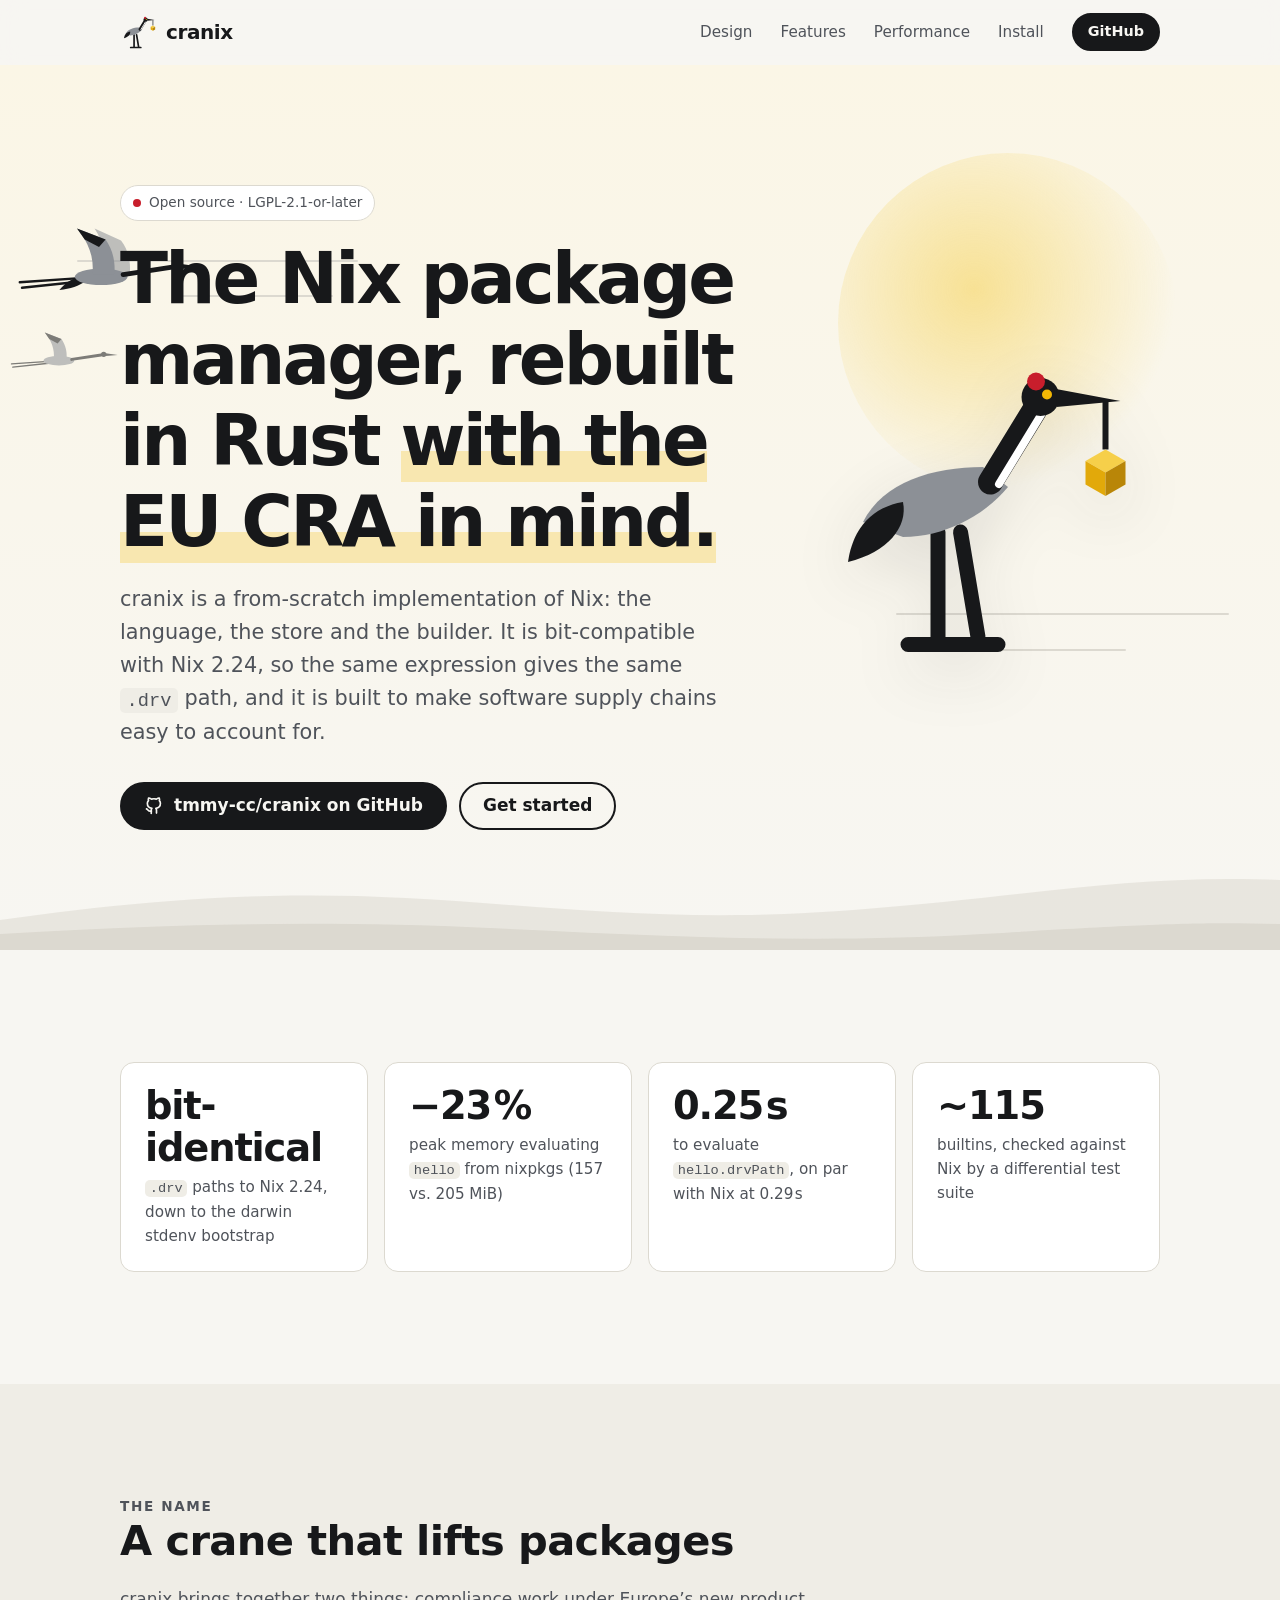
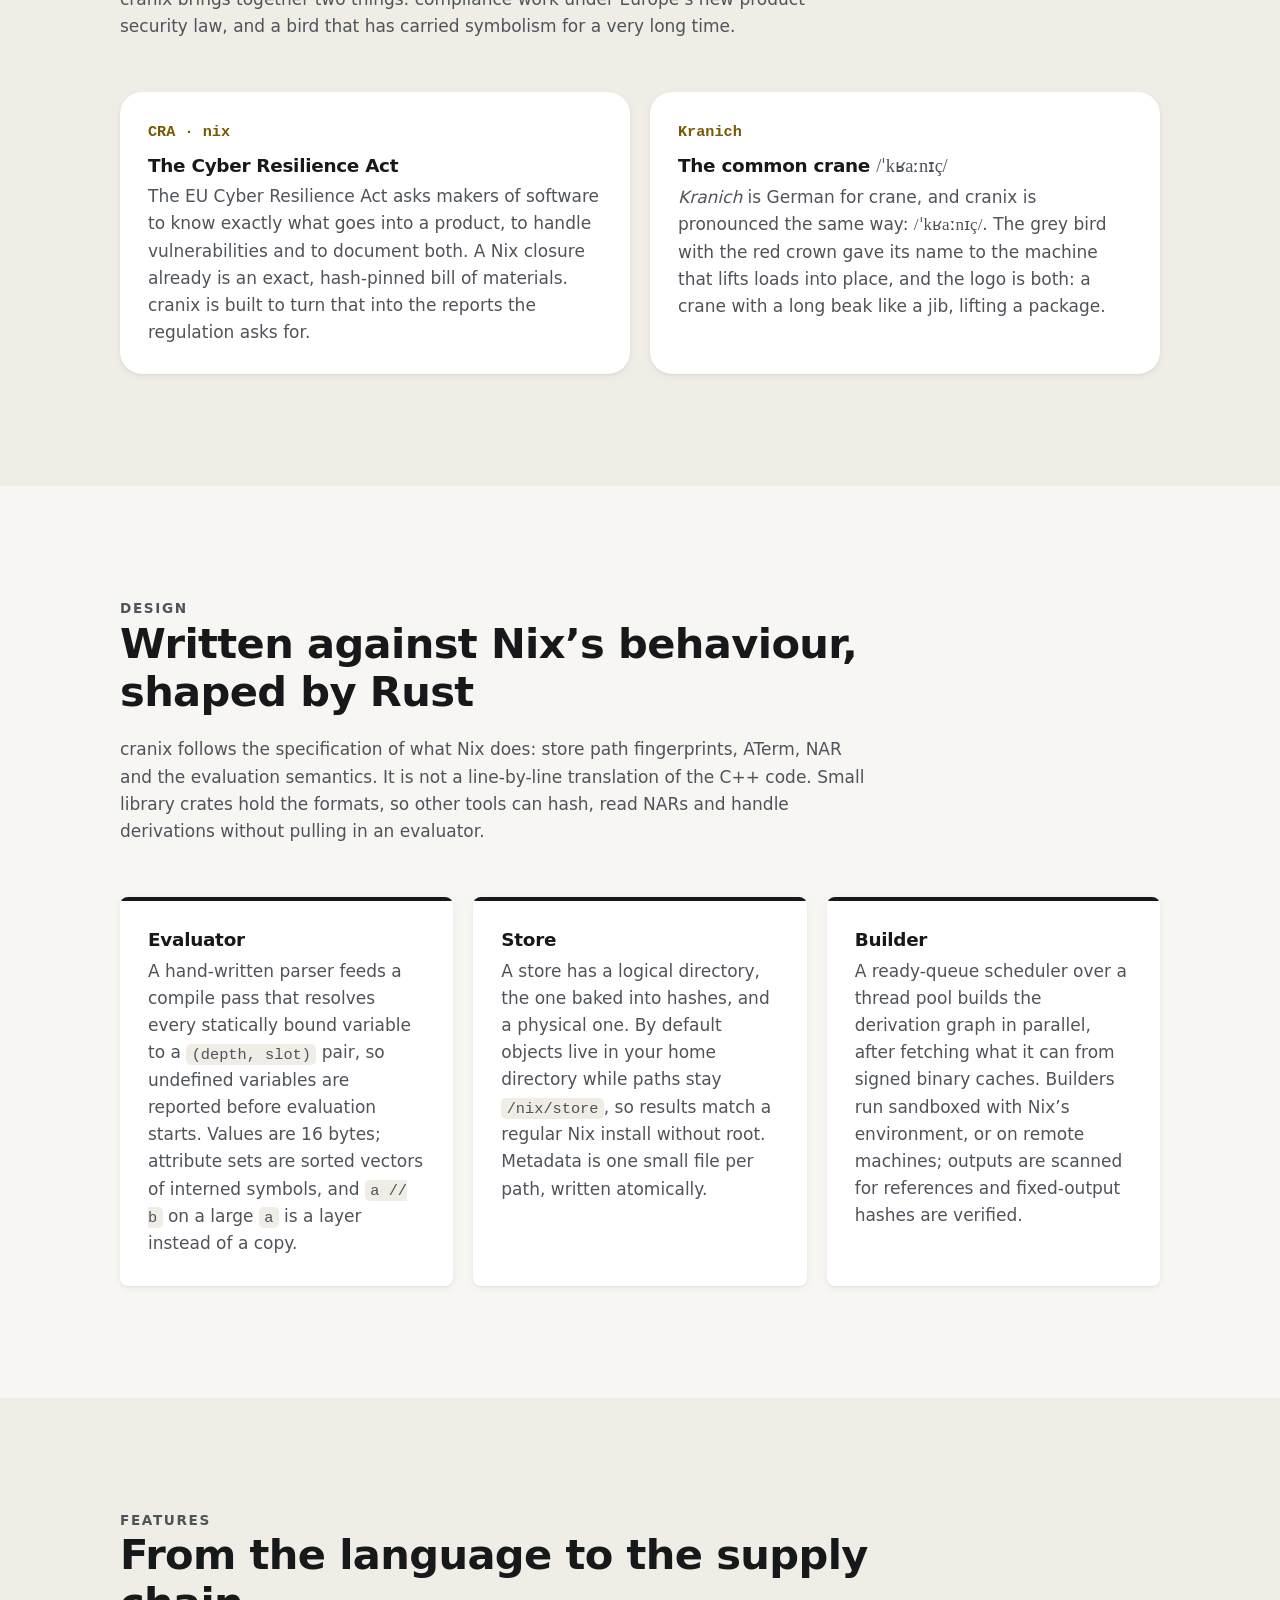
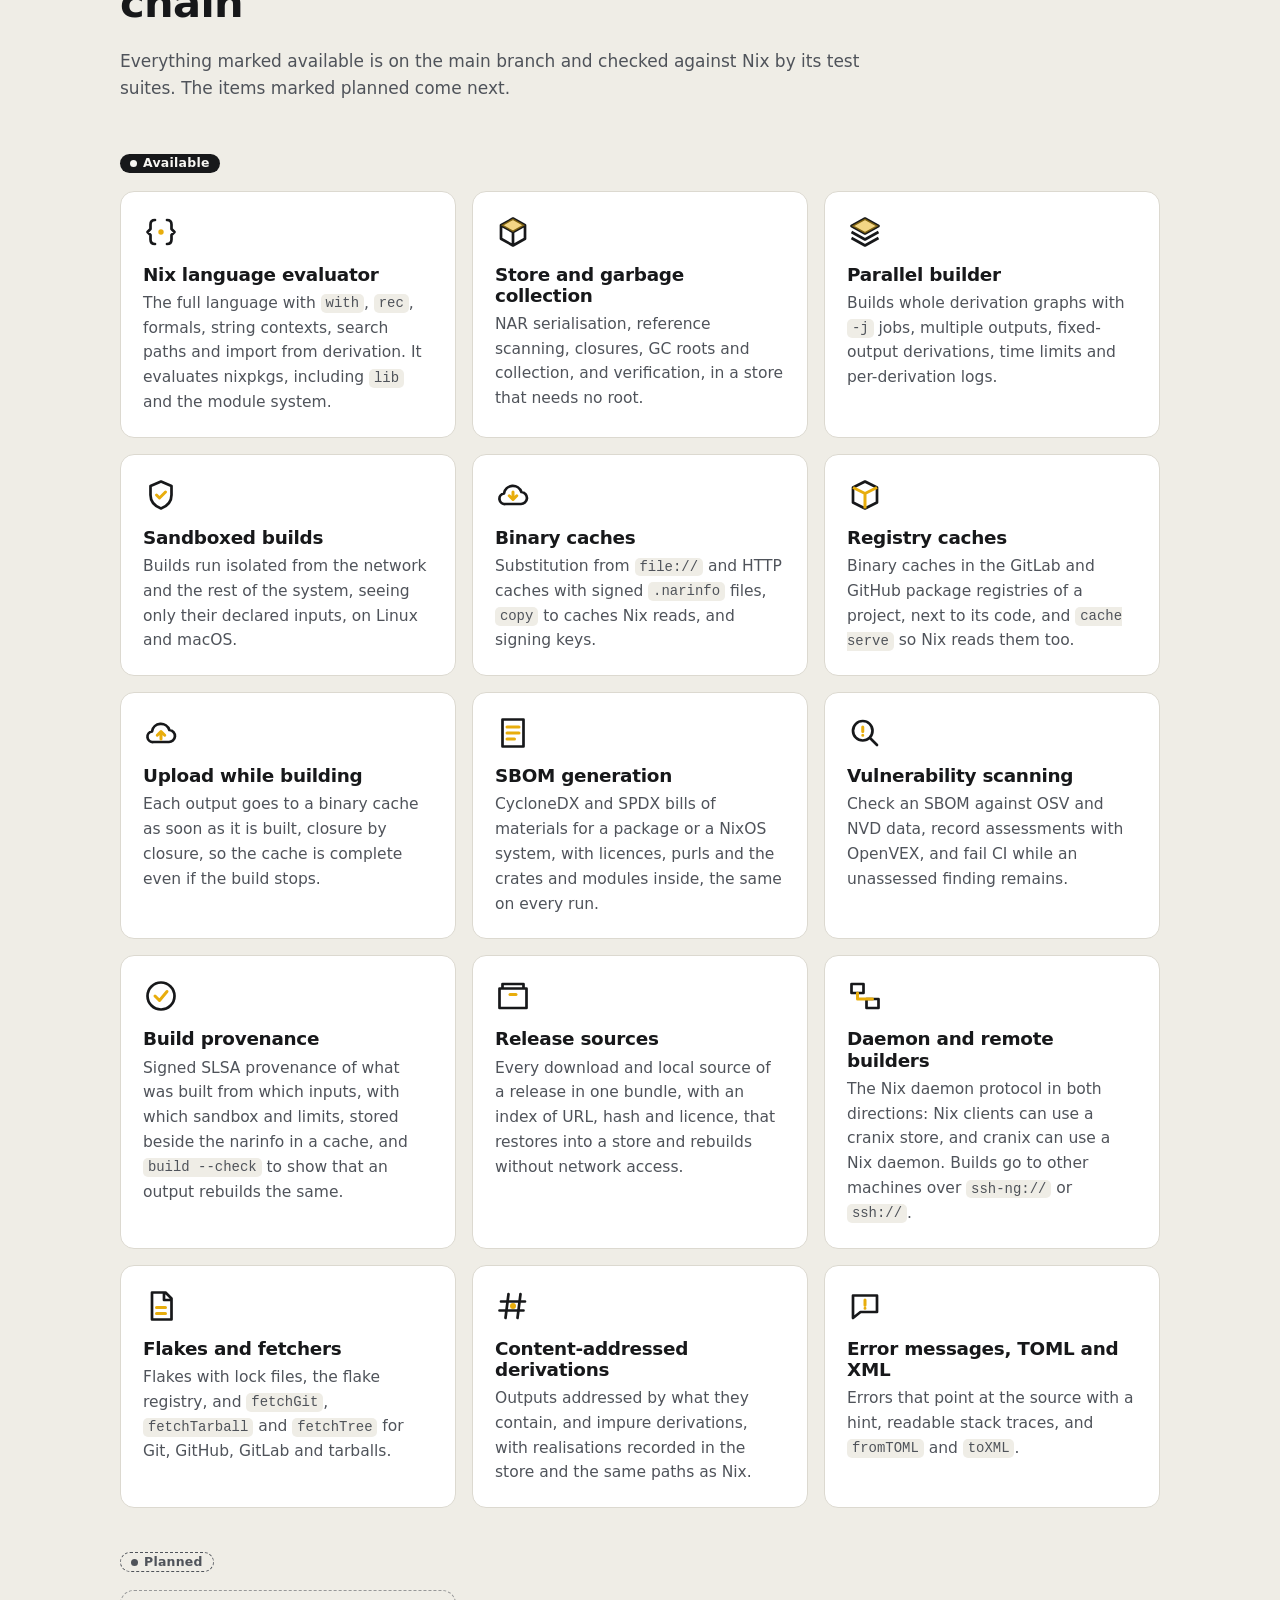
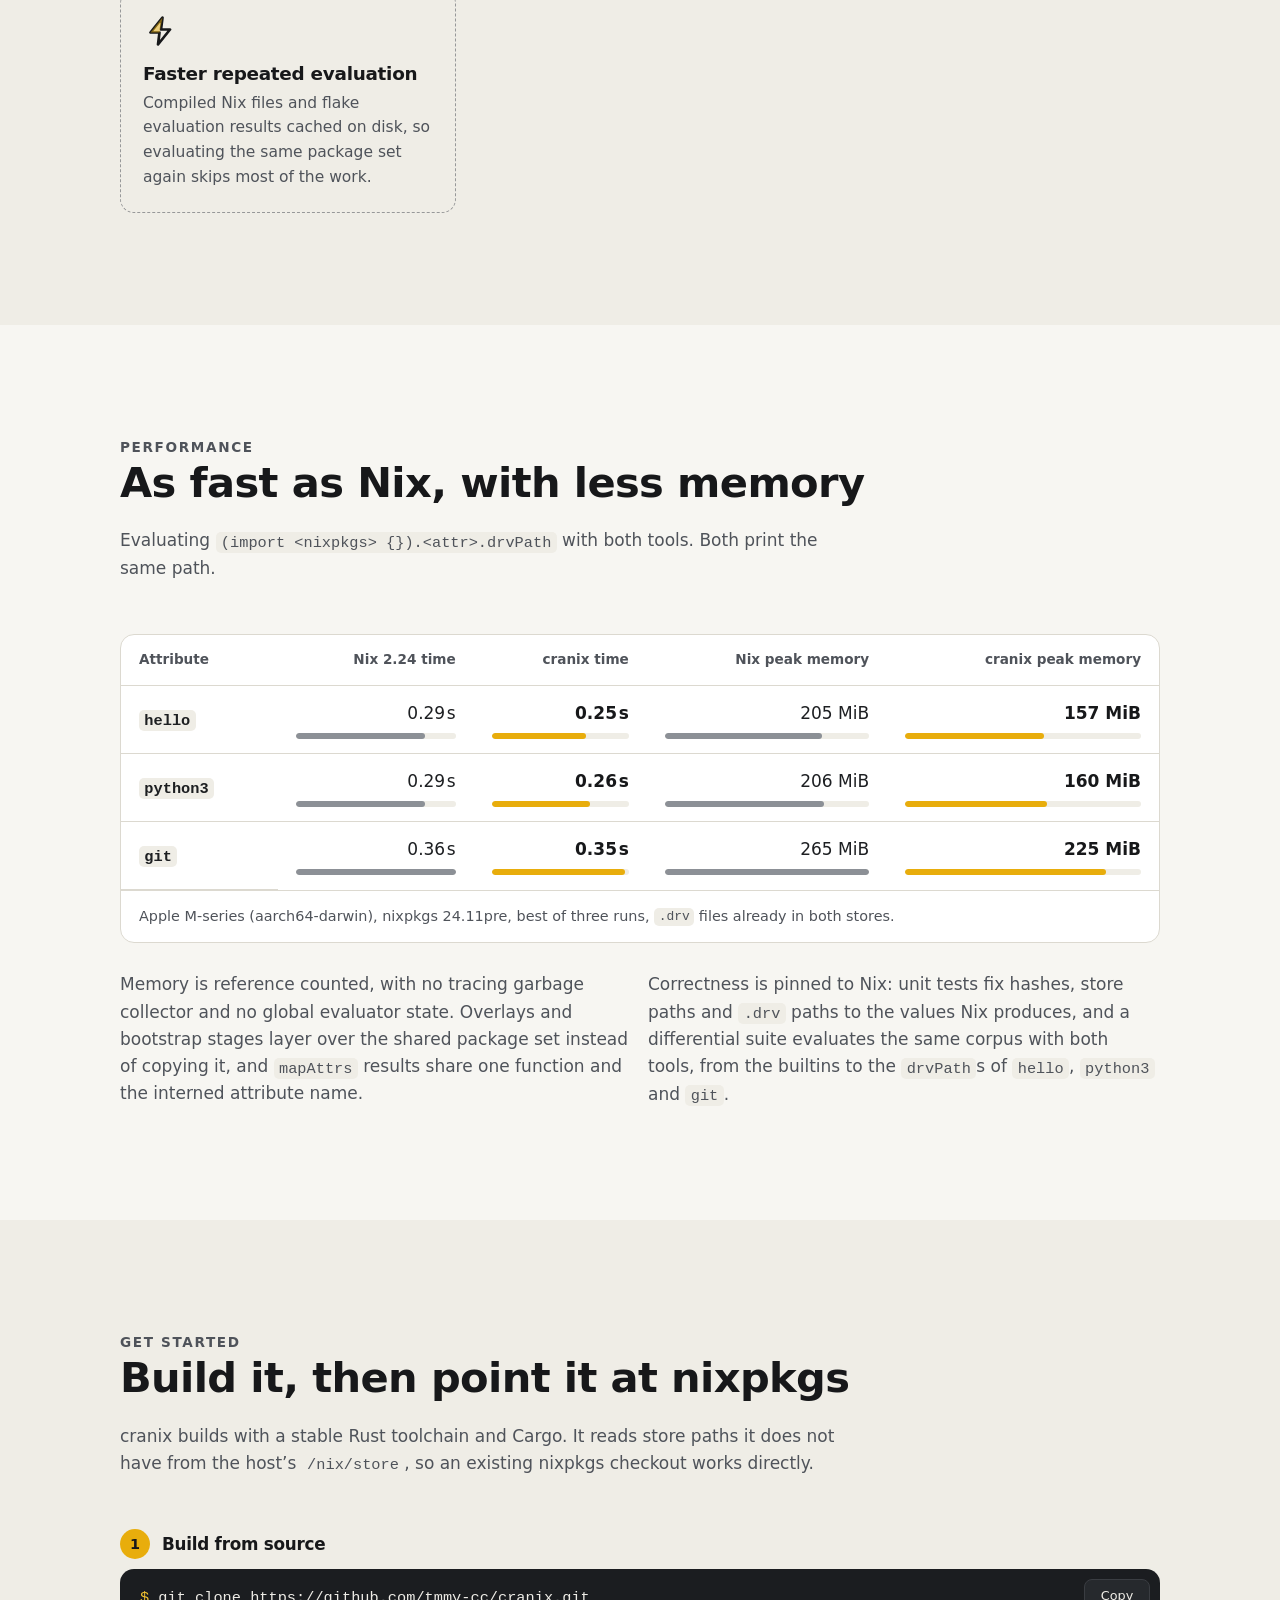
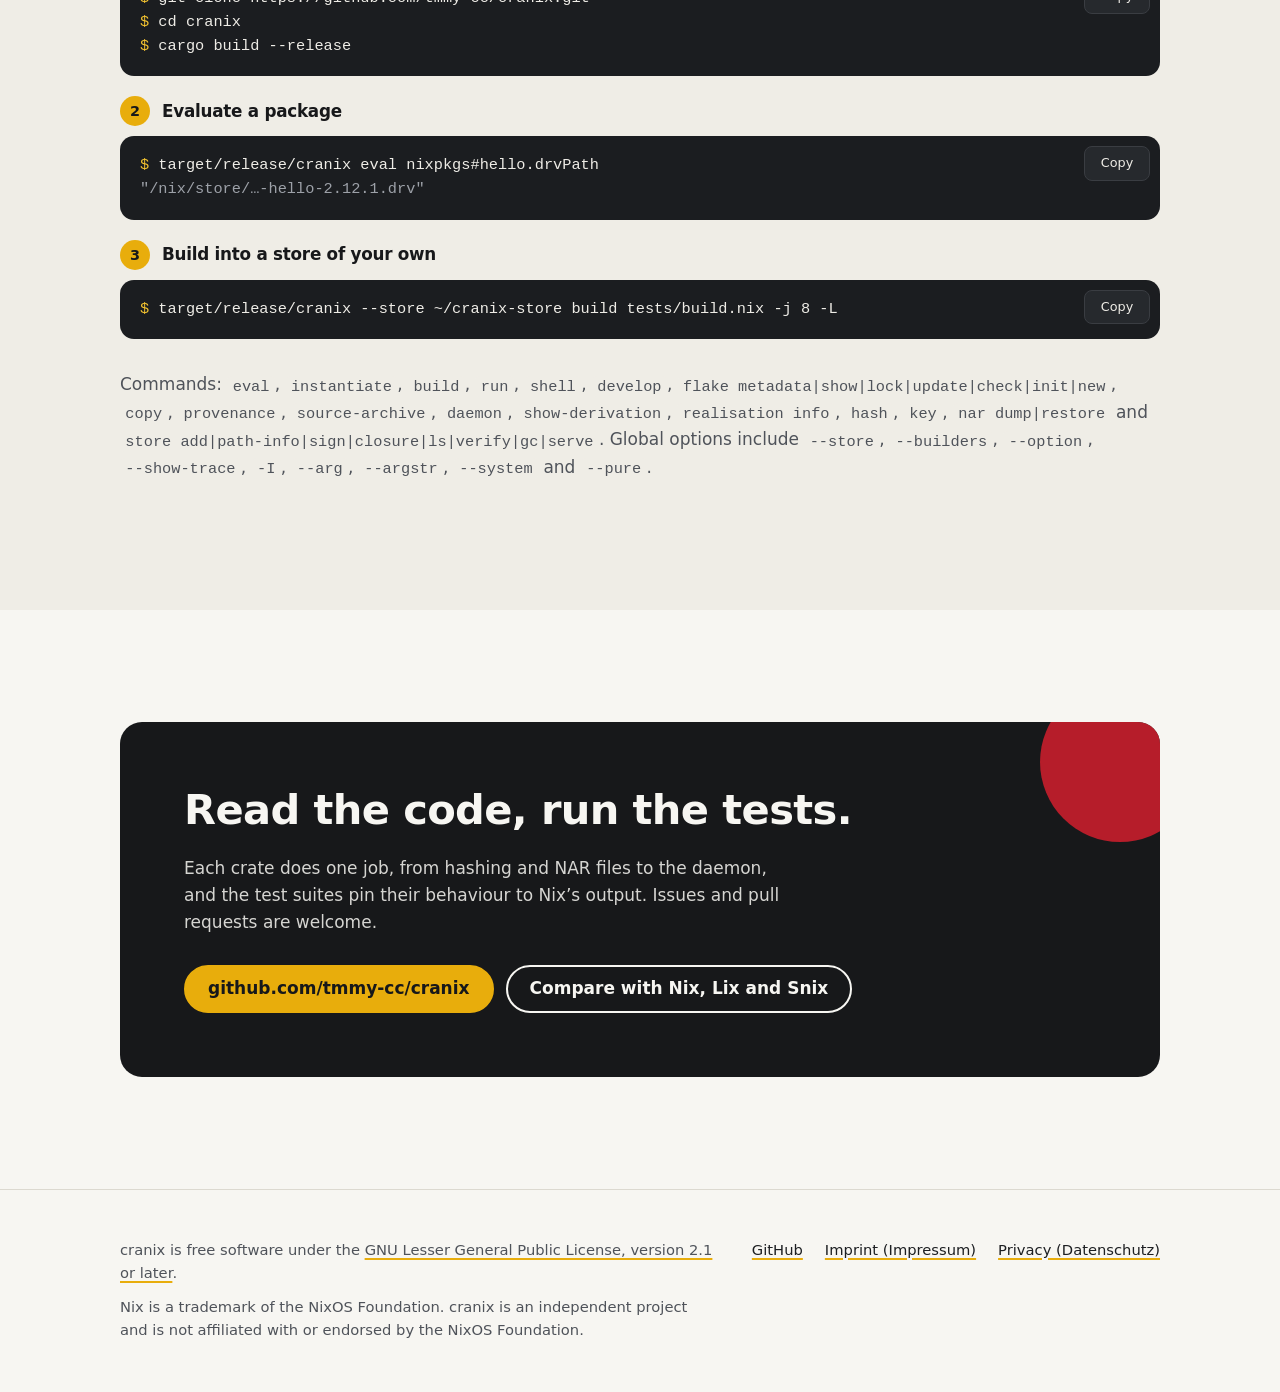
==== commit 9fd5737a: "docs: describe release source bundles" ====
--- a/site/index.html
+++ b/site/index.html
@@ -269,6 +269,11 @@
                                 <svg class="feature-icon" viewBox="0 0 24 24" aria-hidden="true" focusable="false"><path d="M12 3a9 9 0 1 1 0 18 9 9 0 0 1 0-18z" fill="none" stroke="currentColor" stroke-width="1.8"/><path class="accent" d="m8 12 3 3 5-6" fill="none" stroke="currentColor" stroke-width="2" stroke-linecap="round" stroke-linejoin="round"/></svg>
                                 <h3>Build provenance</h3>
                                 <p>Signed SLSA provenance of what was built from which inputs, with which sandbox and limits, stored beside the narinfo in a cache, and <code>build --check</code> to show that an output rebuilds the same.</p>
+                            </li>
+                            <li class="feature reveal">
+                                <svg class="feature-icon" viewBox="0 0 24 24" aria-hidden="true" focusable="false"><path d="M3 7h18v13H3zM5 4h14v3H5z" fill="none" stroke="currentColor" stroke-width="1.8" stroke-linejoin="round"/><path class="accent" d="M10 11h4" fill="none" stroke="currentColor" stroke-width="2" stroke-linecap="round"/></svg>
+                                <h3>Release sources</h3>
+                                <p>Every download and local source of a release in one bundle, with an index of URL, hash and licence, that restores into a store and rebuilds without network access.</p>
                             </li>
                             <li class="feature reveal">
                                 <svg class="feature-icon" viewBox="0 0 24 24" aria-hidden="true" focusable="false"><path d="M3 4h8v6H3zM13 14h8v6h-8z" fill="none" stroke="currentColor" stroke-width="1.8" stroke-linejoin="round"/><path class="accent" d="M7 10v4h10" fill="none" stroke="currentColor" stroke-width="2" stroke-linecap="round" stroke-linejoin="round"/></svg>
@@ -391,7 +396,7 @@
                         </div>
                     </li>
                 </ol>
-                <p class="commands reveal">Commands: <code>eval</code>, <code>instantiate</code>, <code>build</code>, <code>run</code>, <code>shell</code>, <code>develop</code>, <code>flake metadata|<wbr>show|<wbr>lock|<wbr>update|<wbr>check|<wbr>init|<wbr>new</code>, <code>copy</code>, <code>provenance</code>, <code>daemon</code>, <code>show-derivation</code>, <code>realisation info</code>, <code>hash</code>, <code>key</code>, <code>nar dump|<wbr>restore</code> and <code>store add|<wbr>path-info|<wbr>sign|<wbr>closure|<wbr>ls|<wbr>verify|<wbr>gc|<wbr>serve</code>. Global options include <code>--store</code>, <code>--builders</code>, <code>--option</code>, <code>--show-trace</code>, <code>-I</code>, <code>--arg</code>, <code>--argstr</code>, <code>--system</code> and <code>--pure</code>.</p>
+                <p class="commands reveal">Commands: <code>eval</code>, <code>instantiate</code>, <code>build</code>, <code>run</code>, <code>shell</code>, <code>develop</code>, <code>flake metadata|<wbr>show|<wbr>lock|<wbr>update|<wbr>check|<wbr>init|<wbr>new</code>, <code>copy</code>, <code>provenance</code>, <code>source-archive</code>, <code>daemon</code>, <code>show-derivation</code>, <code>realisation info</code>, <code>hash</code>, <code>key</code>, <code>nar dump|<wbr>restore</code> and <code>store add|<wbr>path-info|<wbr>sign|<wbr>closure|<wbr>ls|<wbr>verify|<wbr>gc|<wbr>serve</code>. Global options include <code>--store</code>, <code>--builders</code>, <code>--option</code>, <code>--show-trace</code>, <code>-I</code>, <code>--arg</code>, <code>--argstr</code>, <code>--system</code> and <code>--pure</code>.</p>
             </div>
         </section>
 
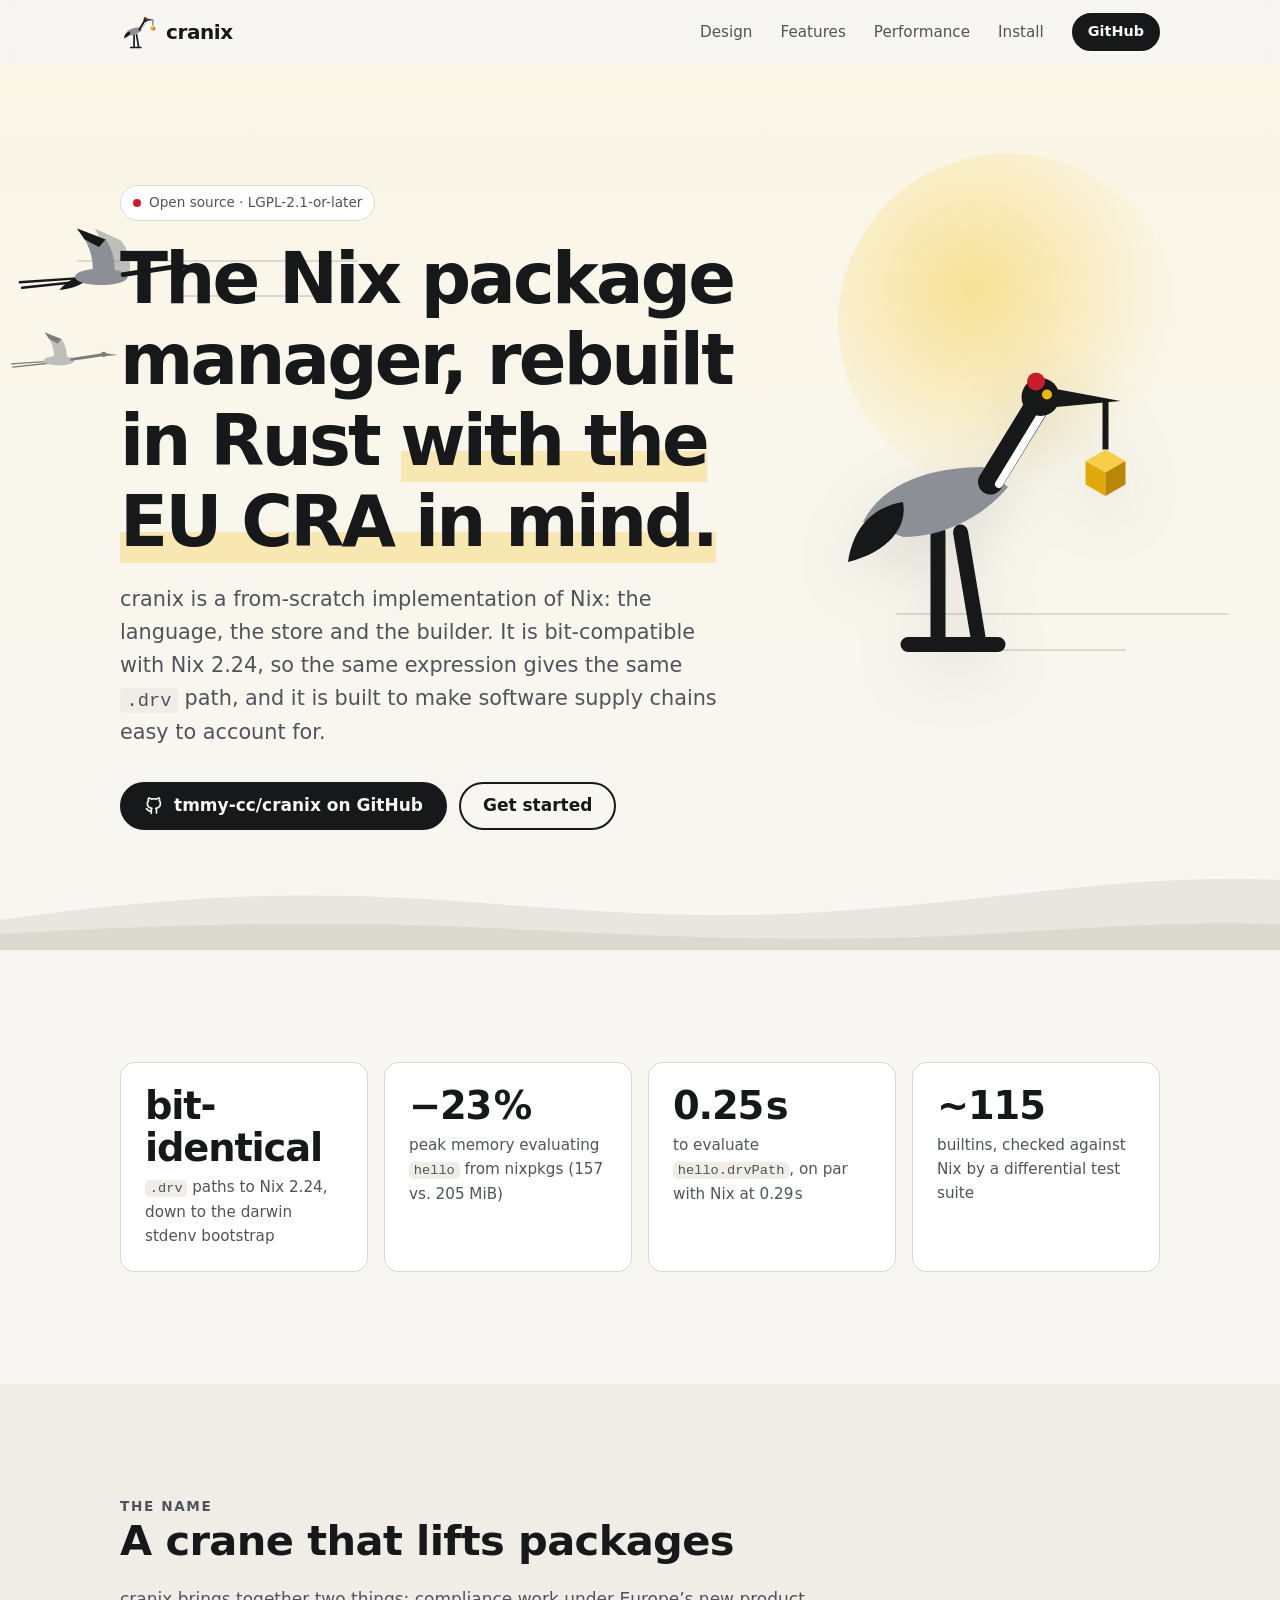
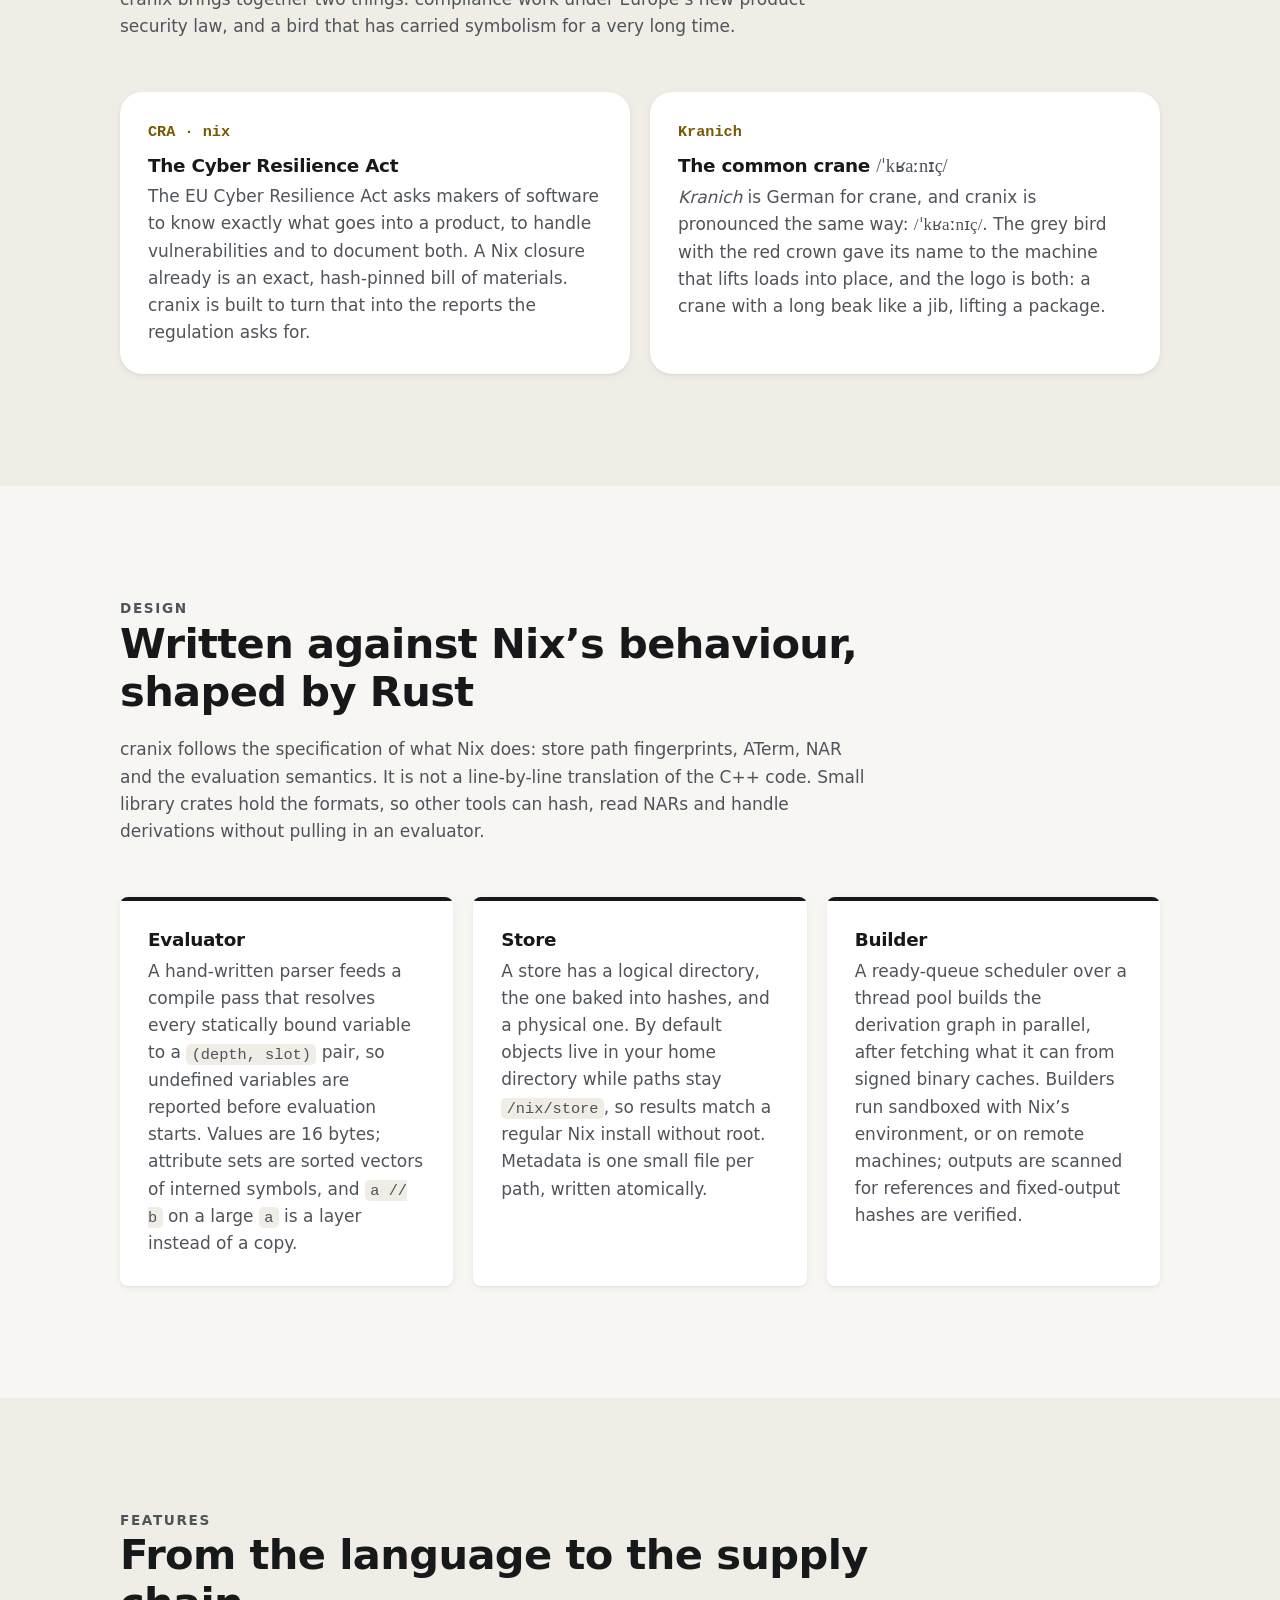
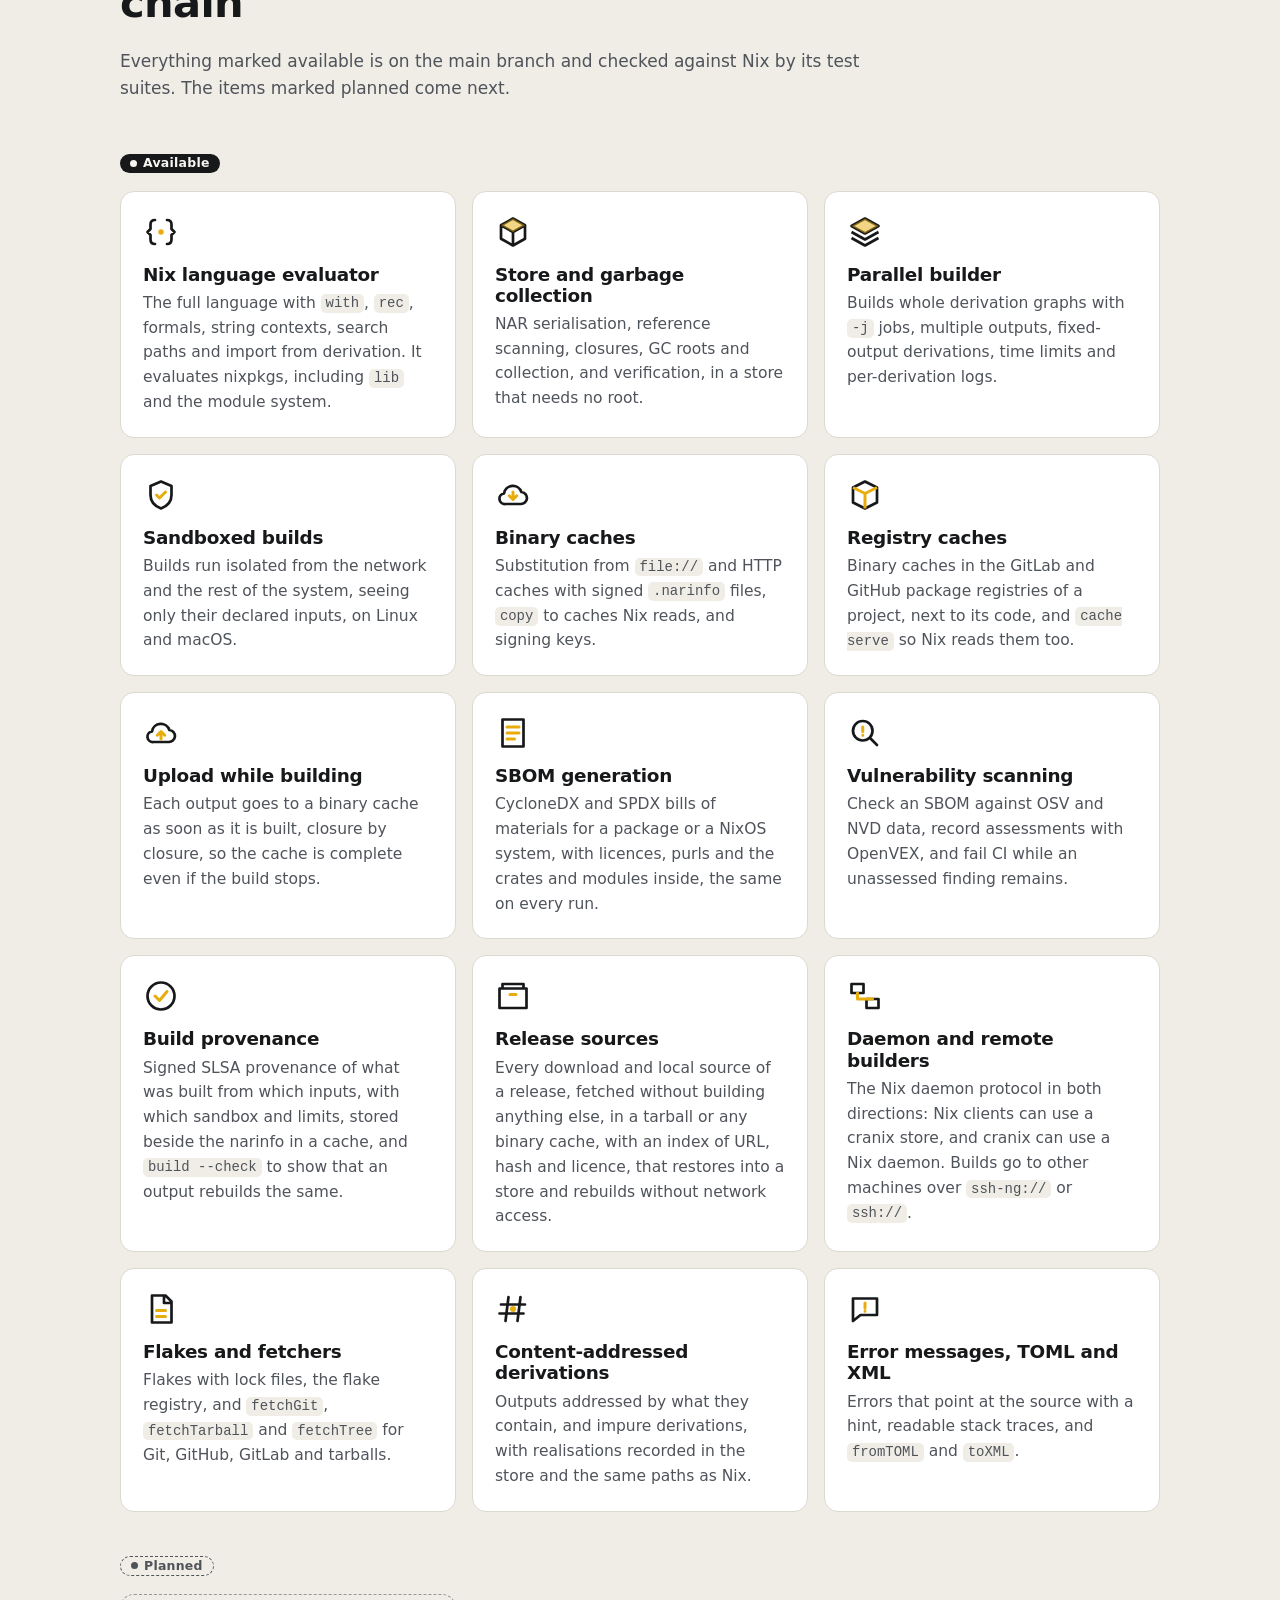
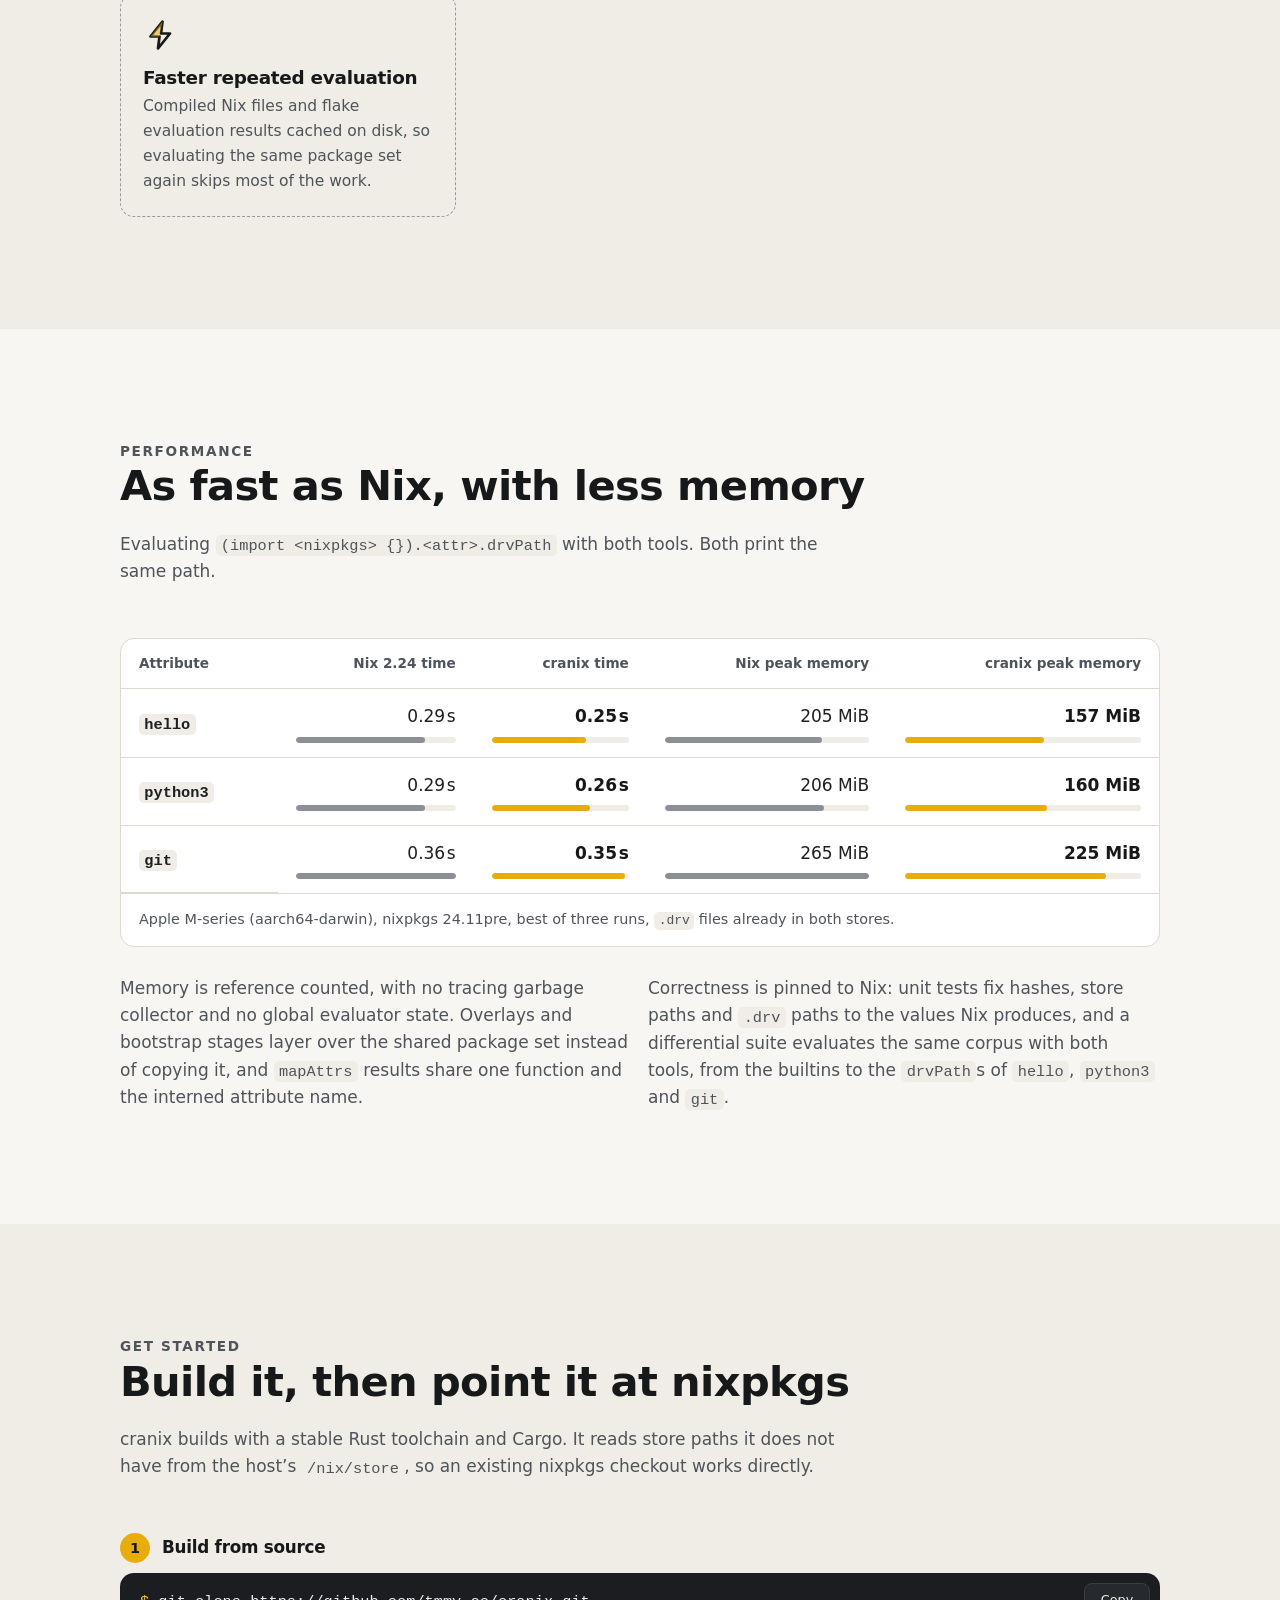
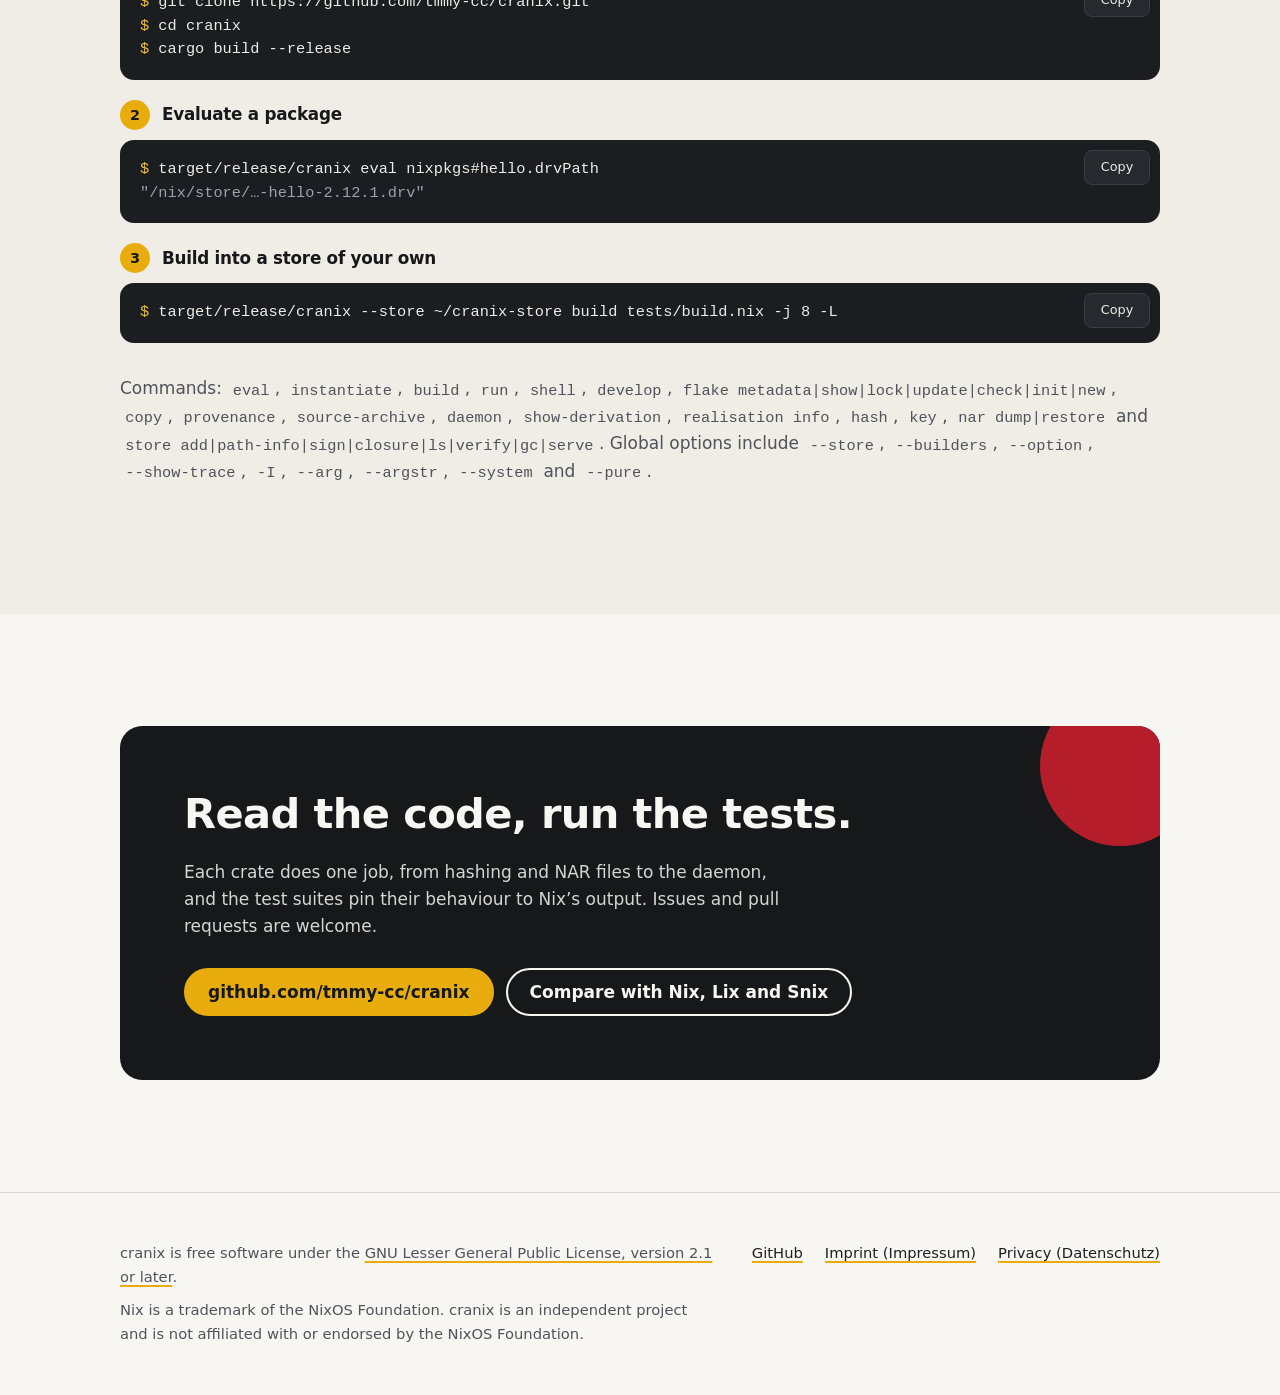
==== commit 6f733321: "docs: describe fetch-only source bundles in caches" ====
--- a/site/index.html
+++ b/site/index.html
@@ -273,7 +273,7 @@
                             <li class="feature reveal">
                                 <svg class="feature-icon" viewBox="0 0 24 24" aria-hidden="true" focusable="false"><path d="M3 7h18v13H3zM5 4h14v3H5z" fill="none" stroke="currentColor" stroke-width="1.8" stroke-linejoin="round"/><path class="accent" d="M10 11h4" fill="none" stroke="currentColor" stroke-width="2" stroke-linecap="round"/></svg>
                                 <h3>Release sources</h3>
-                                <p>Every download and local source of a release in one bundle, with an index of URL, hash and licence, that restores into a store and rebuilds without network access.</p>
+                                <p>Every download and local source of a release, fetched without building anything else, in a tarball or any binary cache, with an index of URL, hash and licence, that restores into a store and rebuilds without network access.</p>
                             </li>
                             <li class="feature reveal">
                                 <svg class="feature-icon" viewBox="0 0 24 24" aria-hidden="true" focusable="false"><path d="M3 4h8v6H3zM13 14h8v6h-8z" fill="none" stroke="currentColor" stroke-width="1.8" stroke-linejoin="round"/><path class="accent" d="M7 10v4h10" fill="none" stroke="currentColor" stroke-width="2" stroke-linecap="round" stroke-linejoin="round"/></svg>
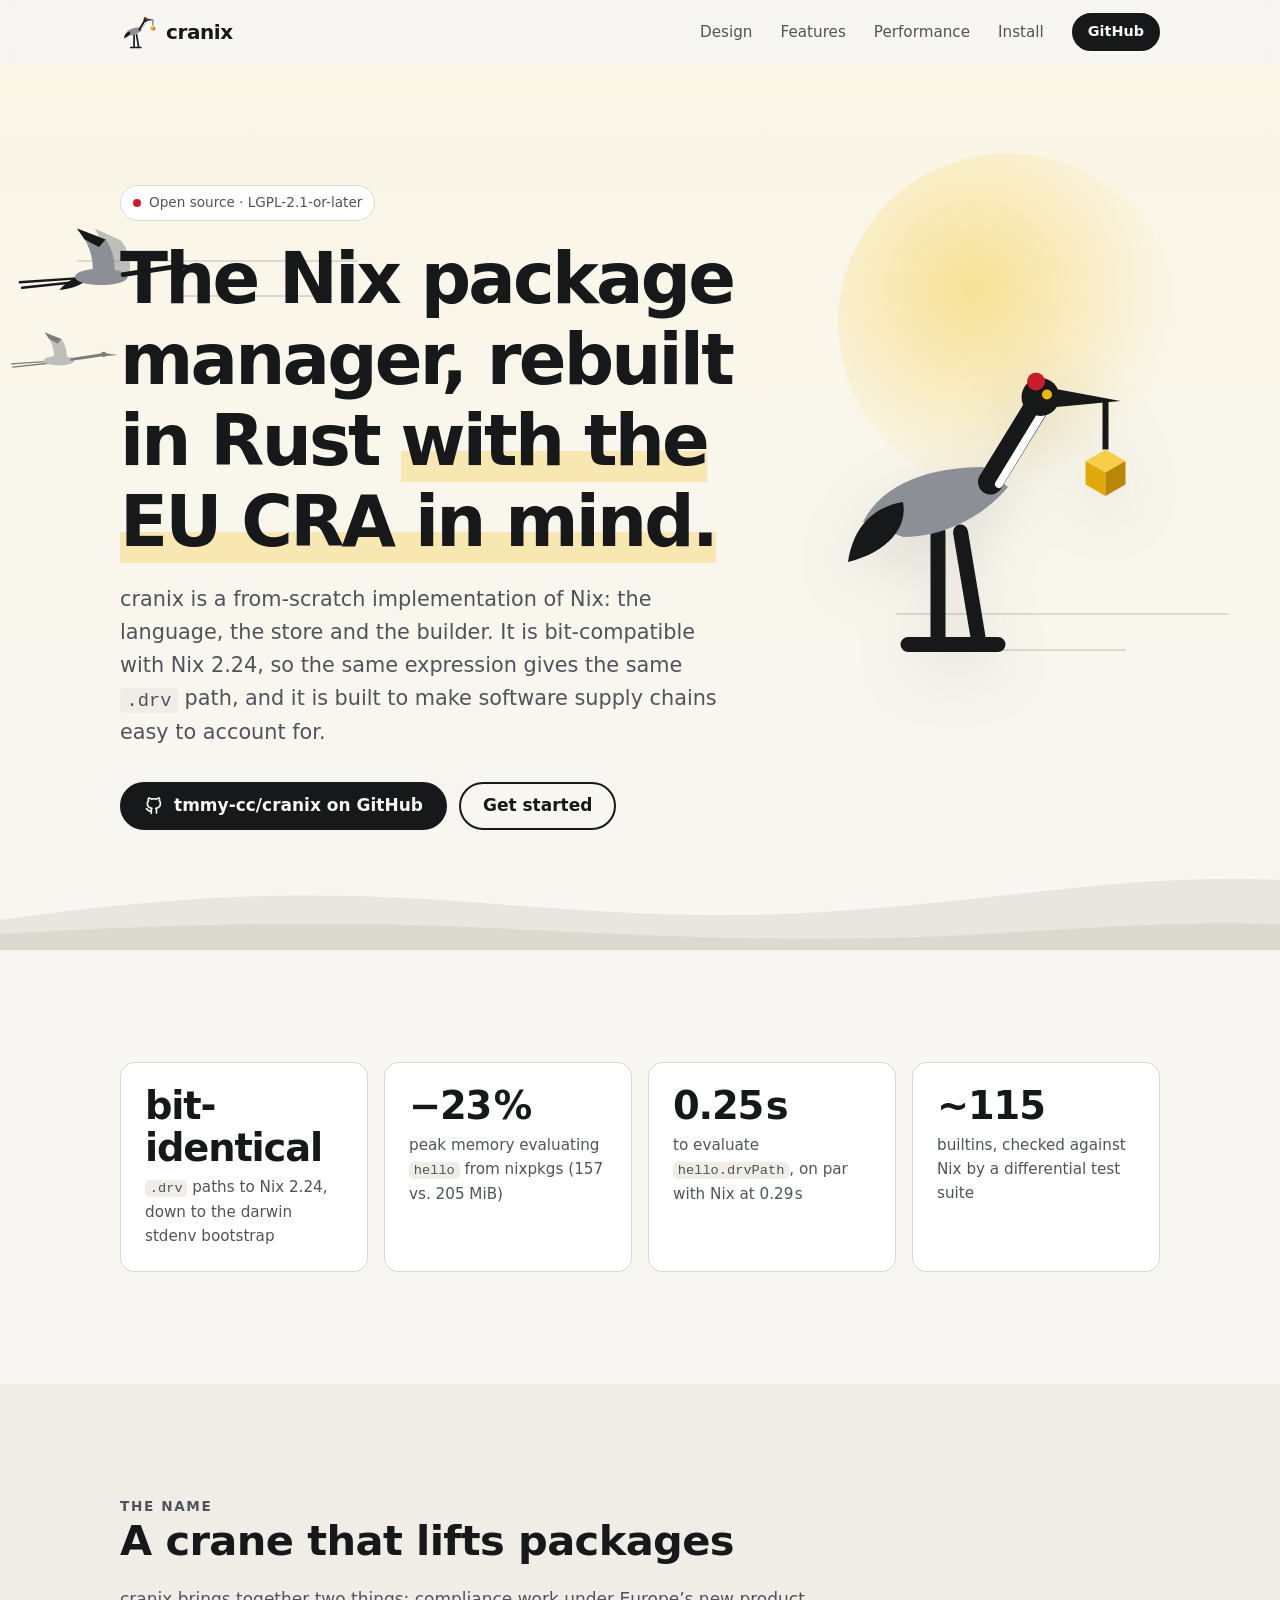
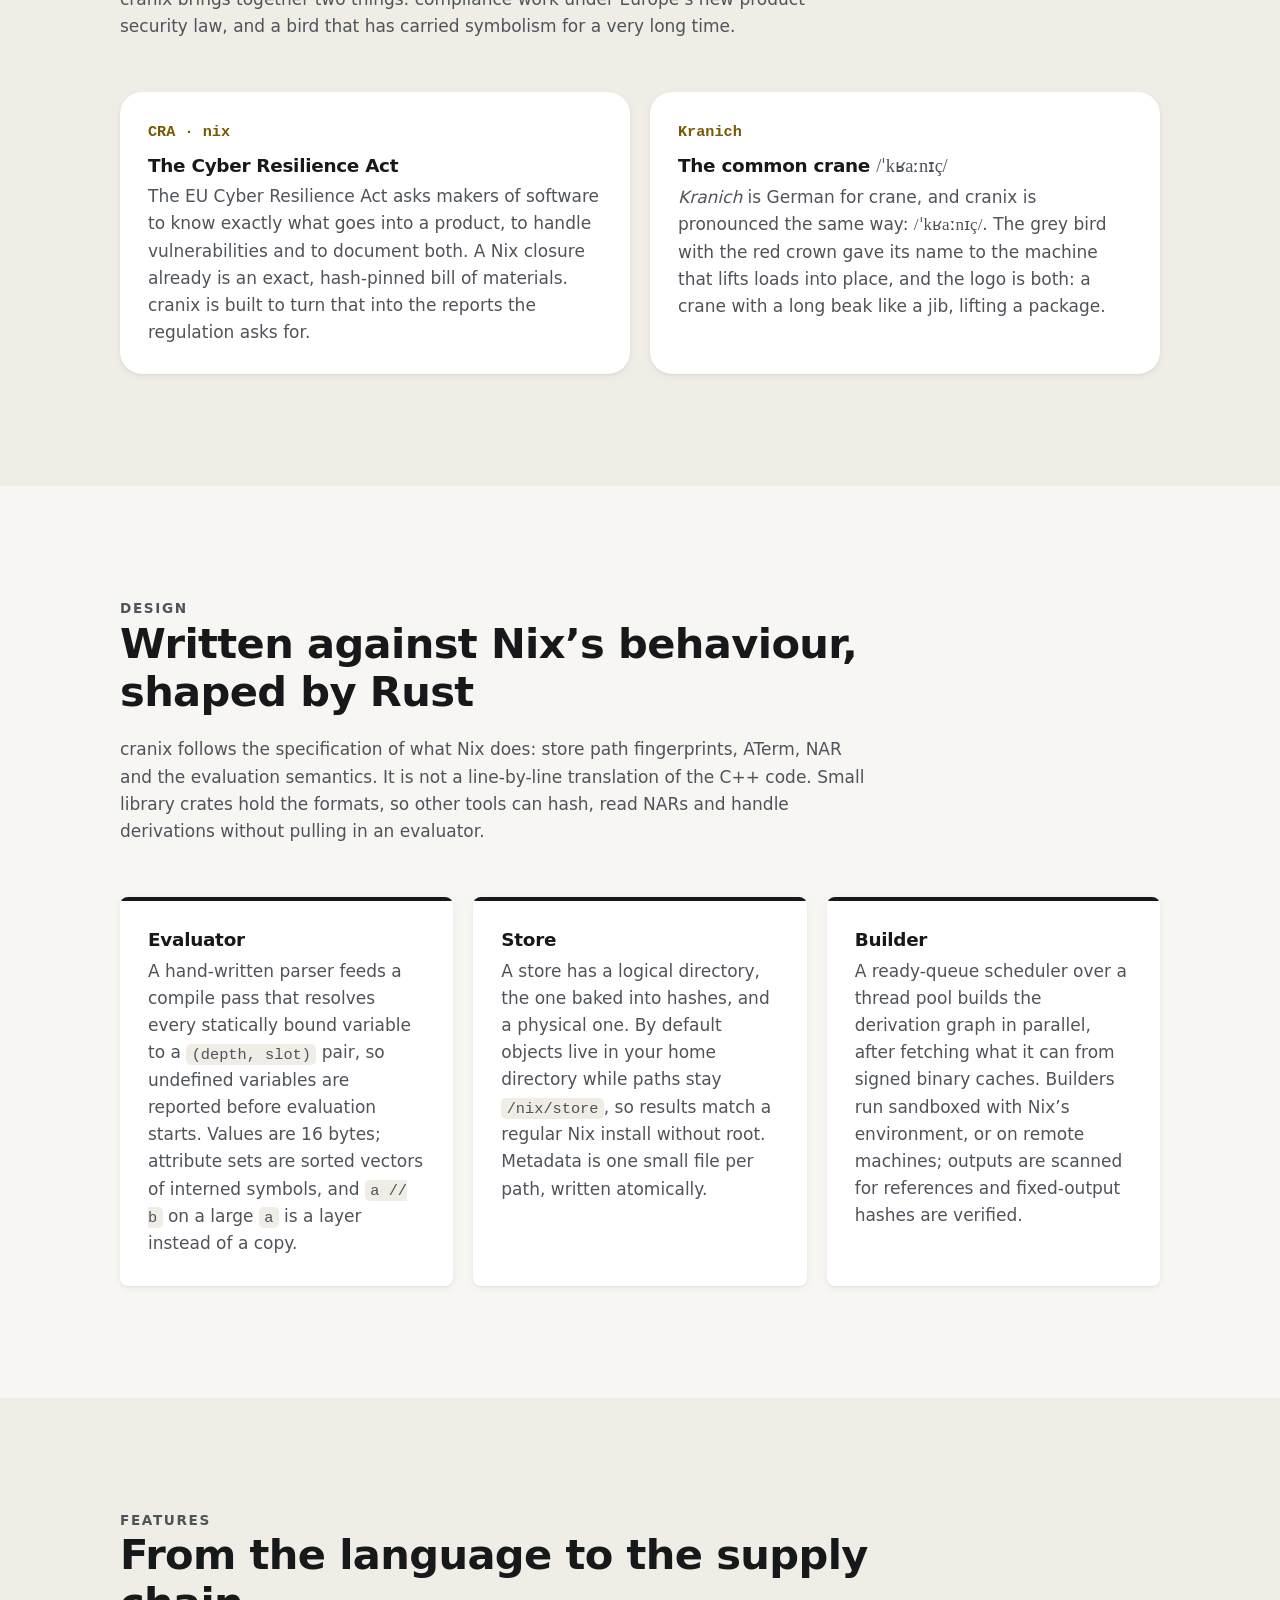
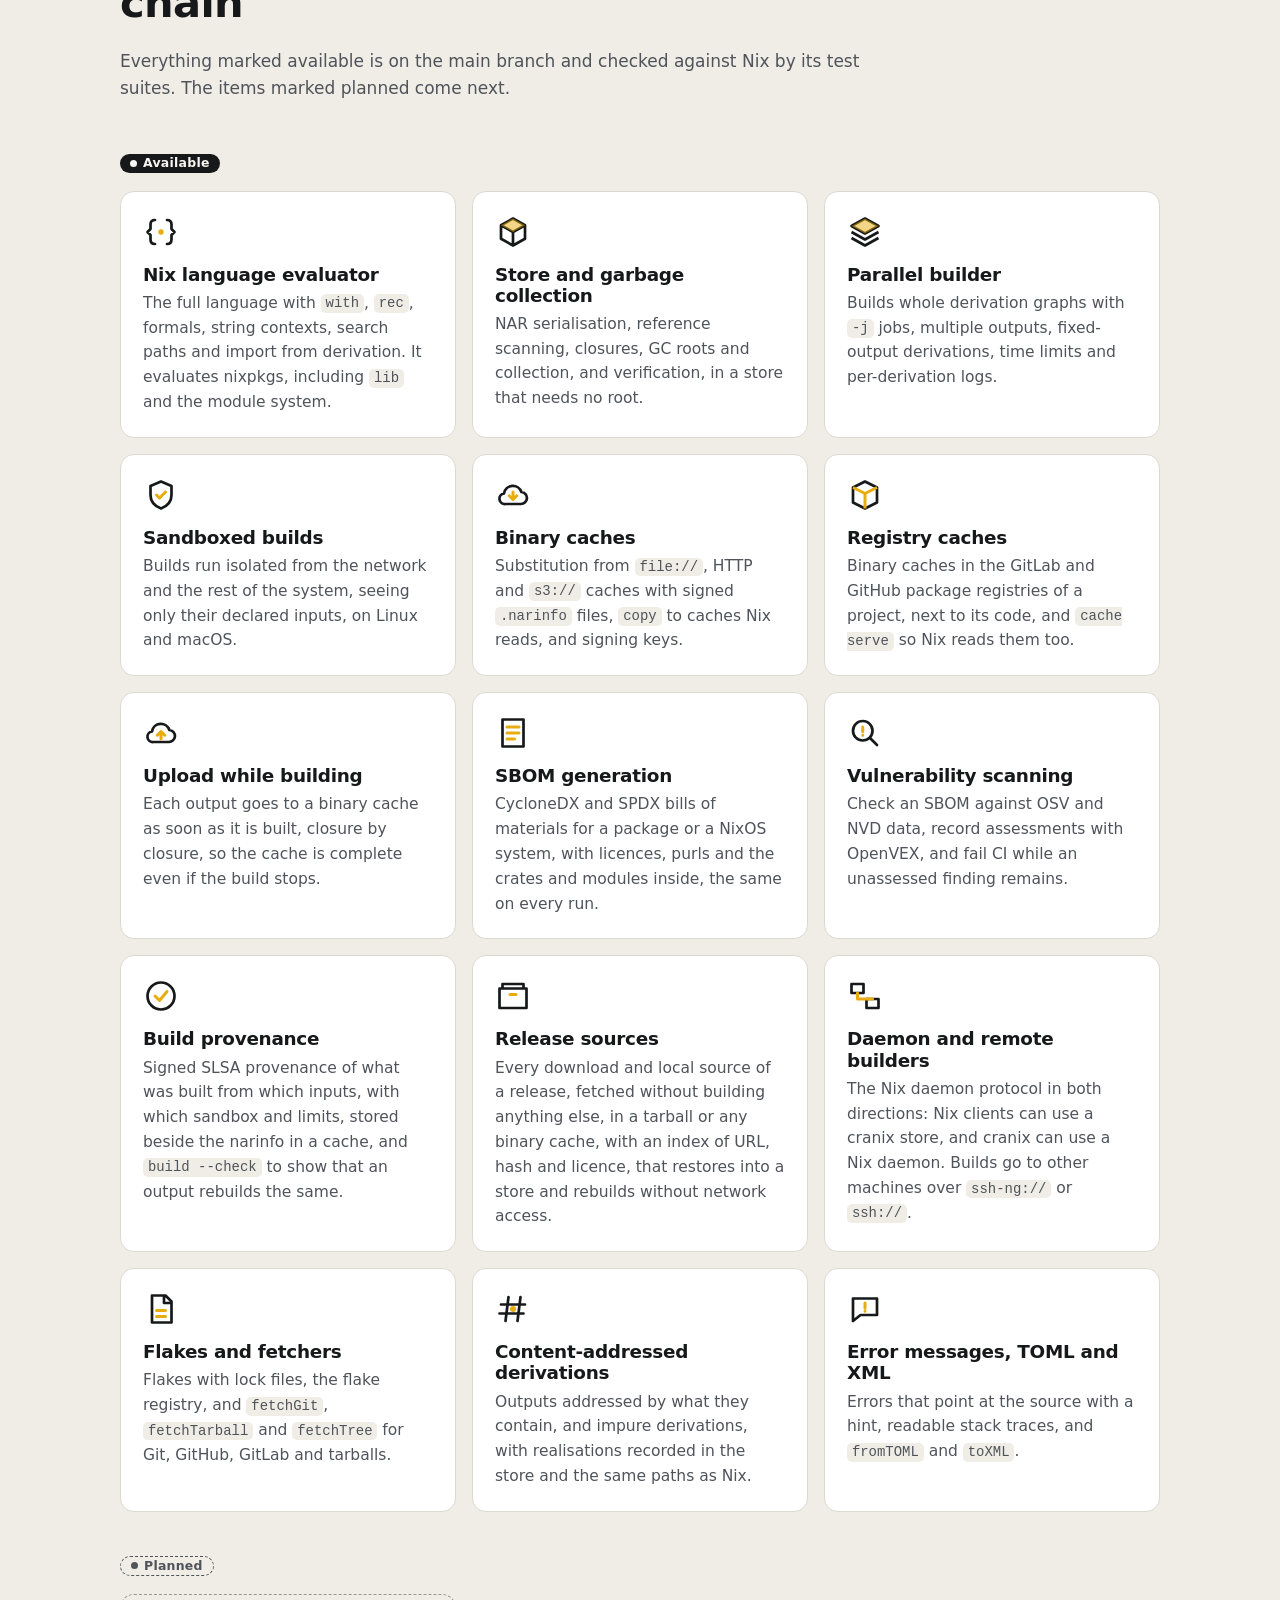
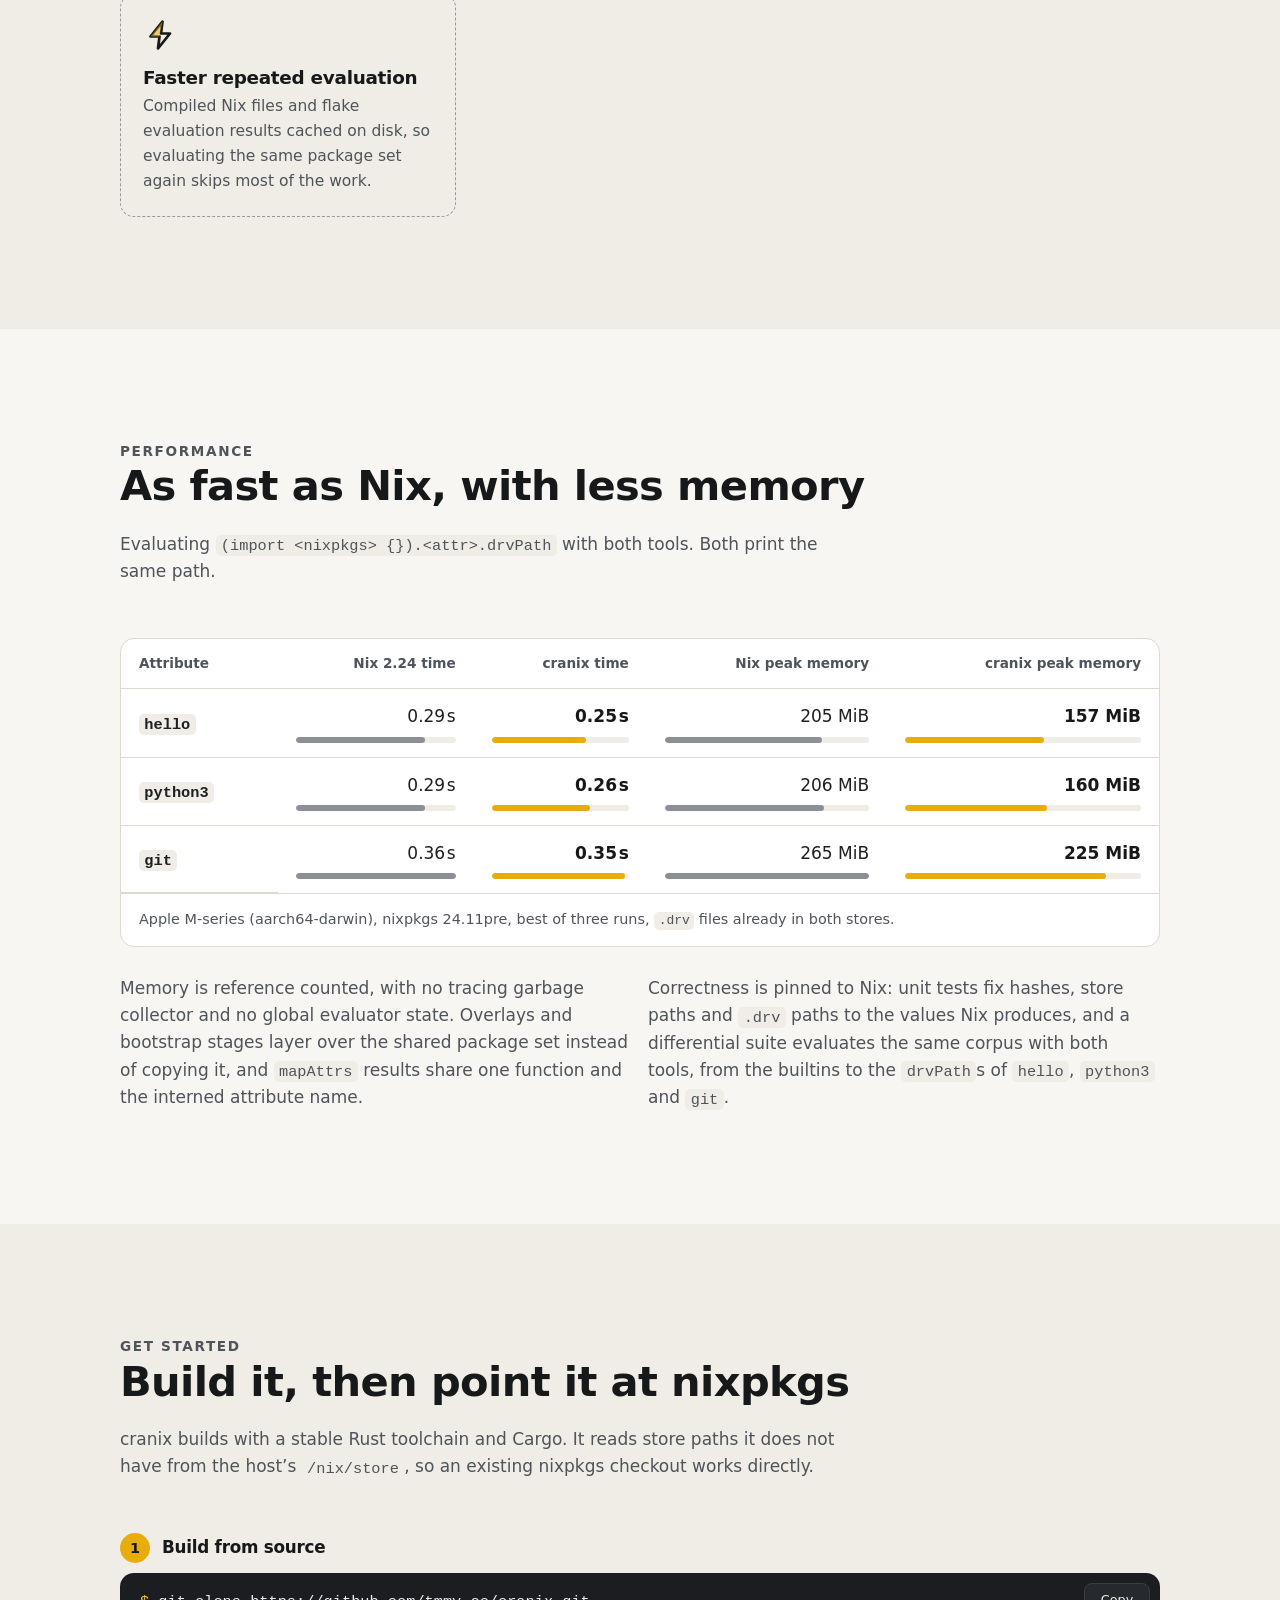
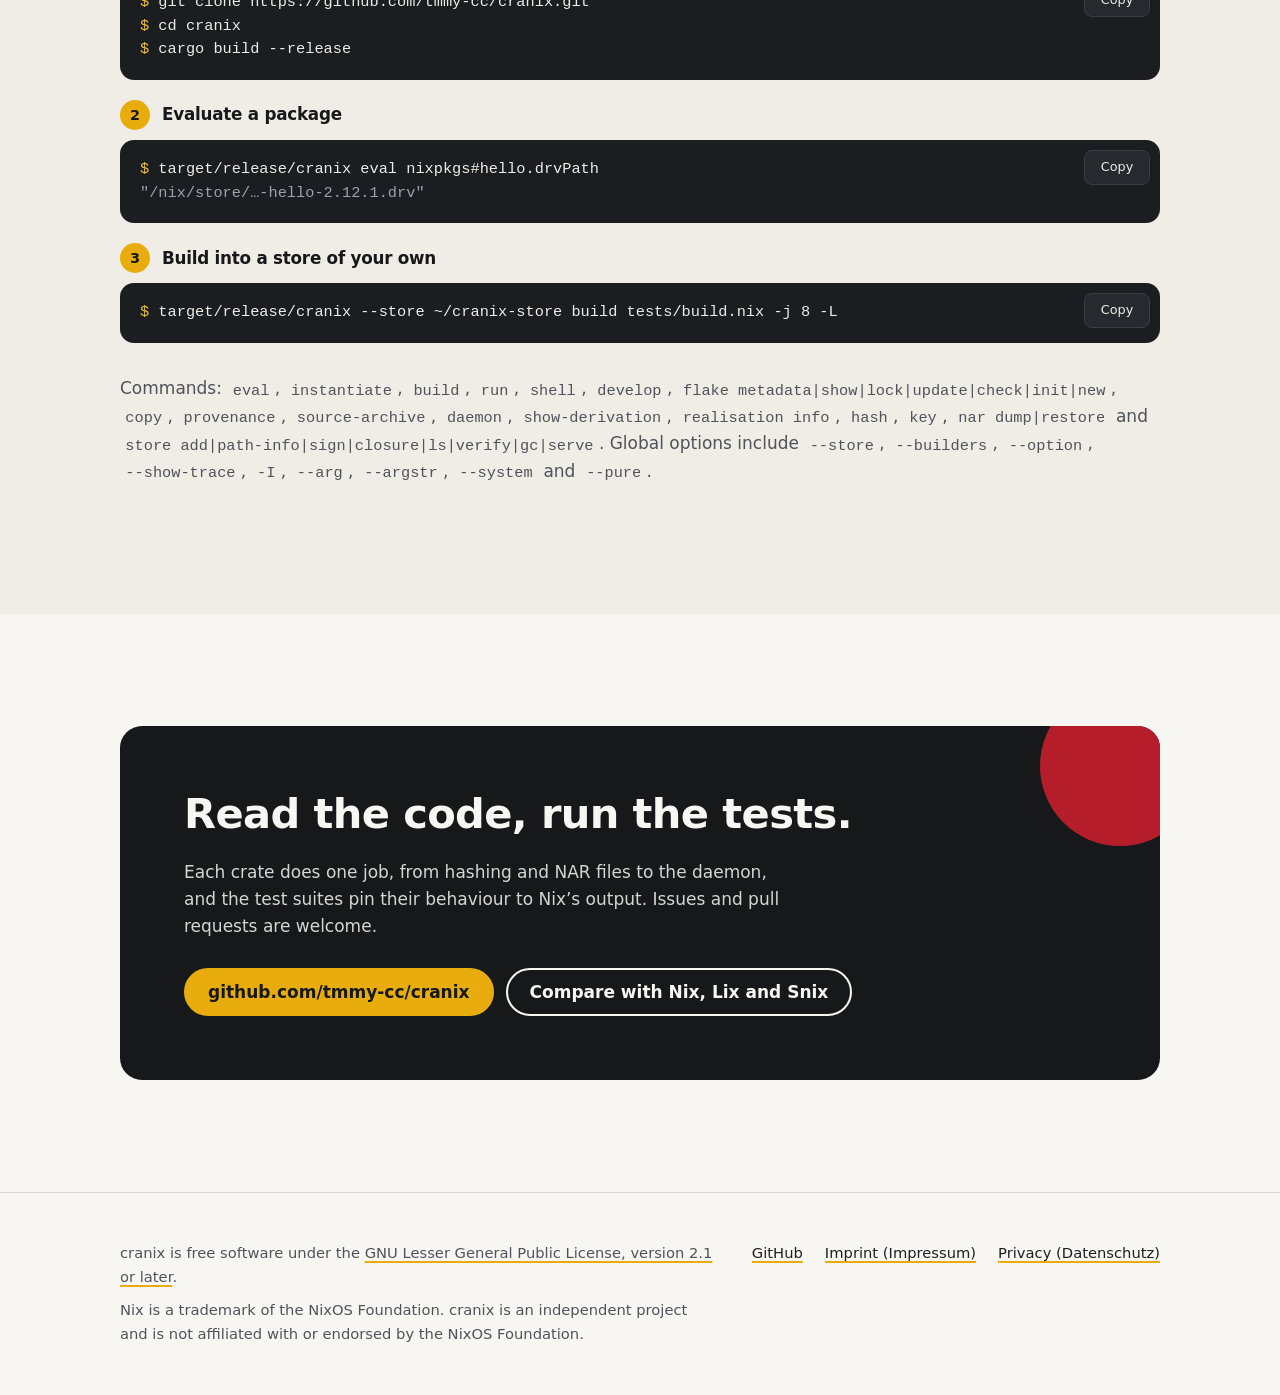
==== commit dd55d913: "docs: describe S3 binary caches" ====
--- a/site/index.html
+++ b/site/index.html
@@ -243,7 +243,7 @@
                             <li class="feature reveal">
                                 <svg class="feature-icon" viewBox="0 0 24 24" aria-hidden="true" focusable="false"><path d="M7 18h10a4 4 0 0 0 .6-8A6 6 0 0 0 6 11a3.5 3.5 0 0 0 1 7z" fill="none" stroke="currentColor" stroke-width="1.8" stroke-linejoin="round"/><path class="accent" d="M12 10v5m-2.5-2.5L12 15l2.5-2.5" fill="none" stroke="currentColor" stroke-width="2" stroke-linecap="round" stroke-linejoin="round"/></svg>
                                 <h3>Binary caches</h3>
-                                <p>Substitution from <code>file://</code> and HTTP caches with signed <code>.narinfo</code> files, <code>copy</code> to caches Nix reads, and signing keys.</p>
+                                <p>Substitution from <code>file://</code>, HTTP and <code>s3://</code> caches with signed <code>.narinfo</code> files, <code>copy</code> to caches Nix reads, and signing keys.</p>
                             </li>
                             <li class="feature reveal">
                                 <svg class="feature-icon" viewBox="0 0 24 24" aria-hidden="true" focusable="false"><path d="M4 7l8-4 8 4v10l-8 4-8-4z" fill="none" stroke="currentColor" stroke-width="1.8" stroke-linejoin="round"/><path class="accent" d="M4 7l8 4 8-4M12 11v10" fill="none" stroke="currentColor" stroke-width="2" stroke-linejoin="round"/></svg>
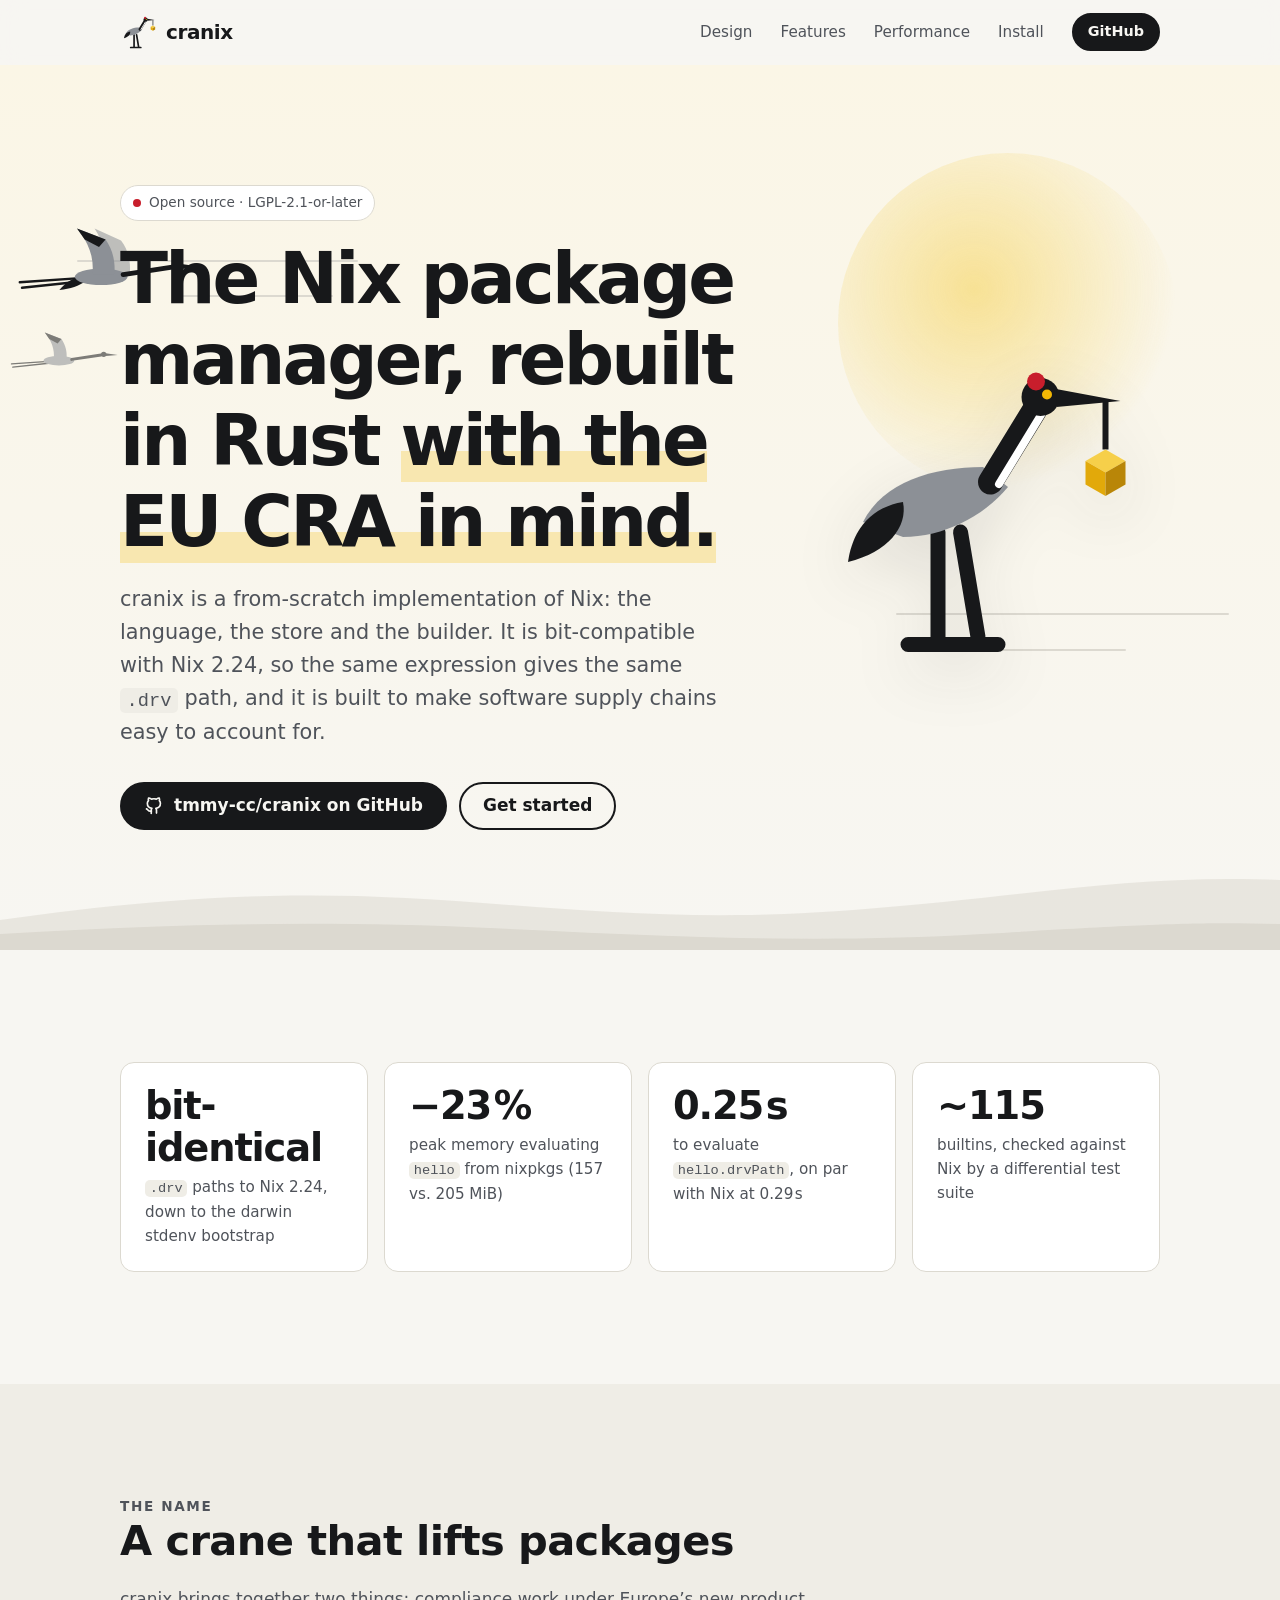
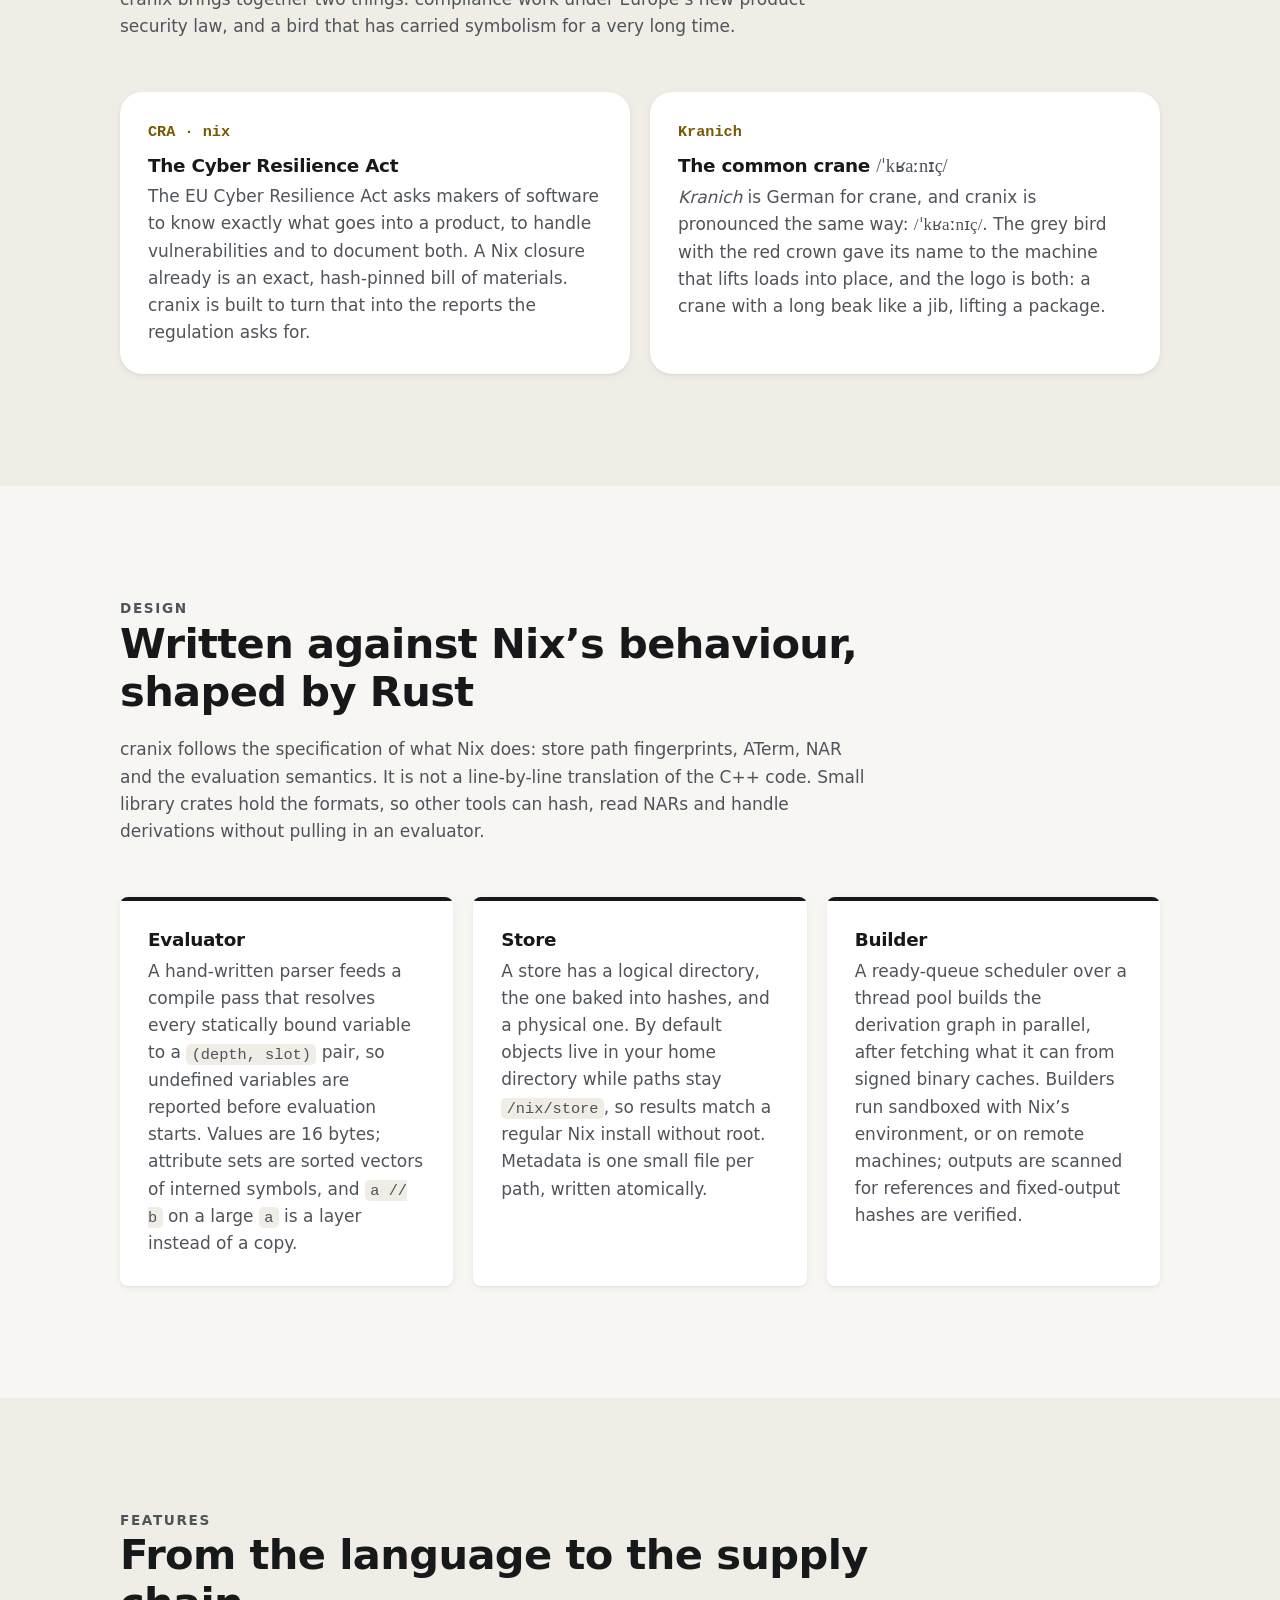
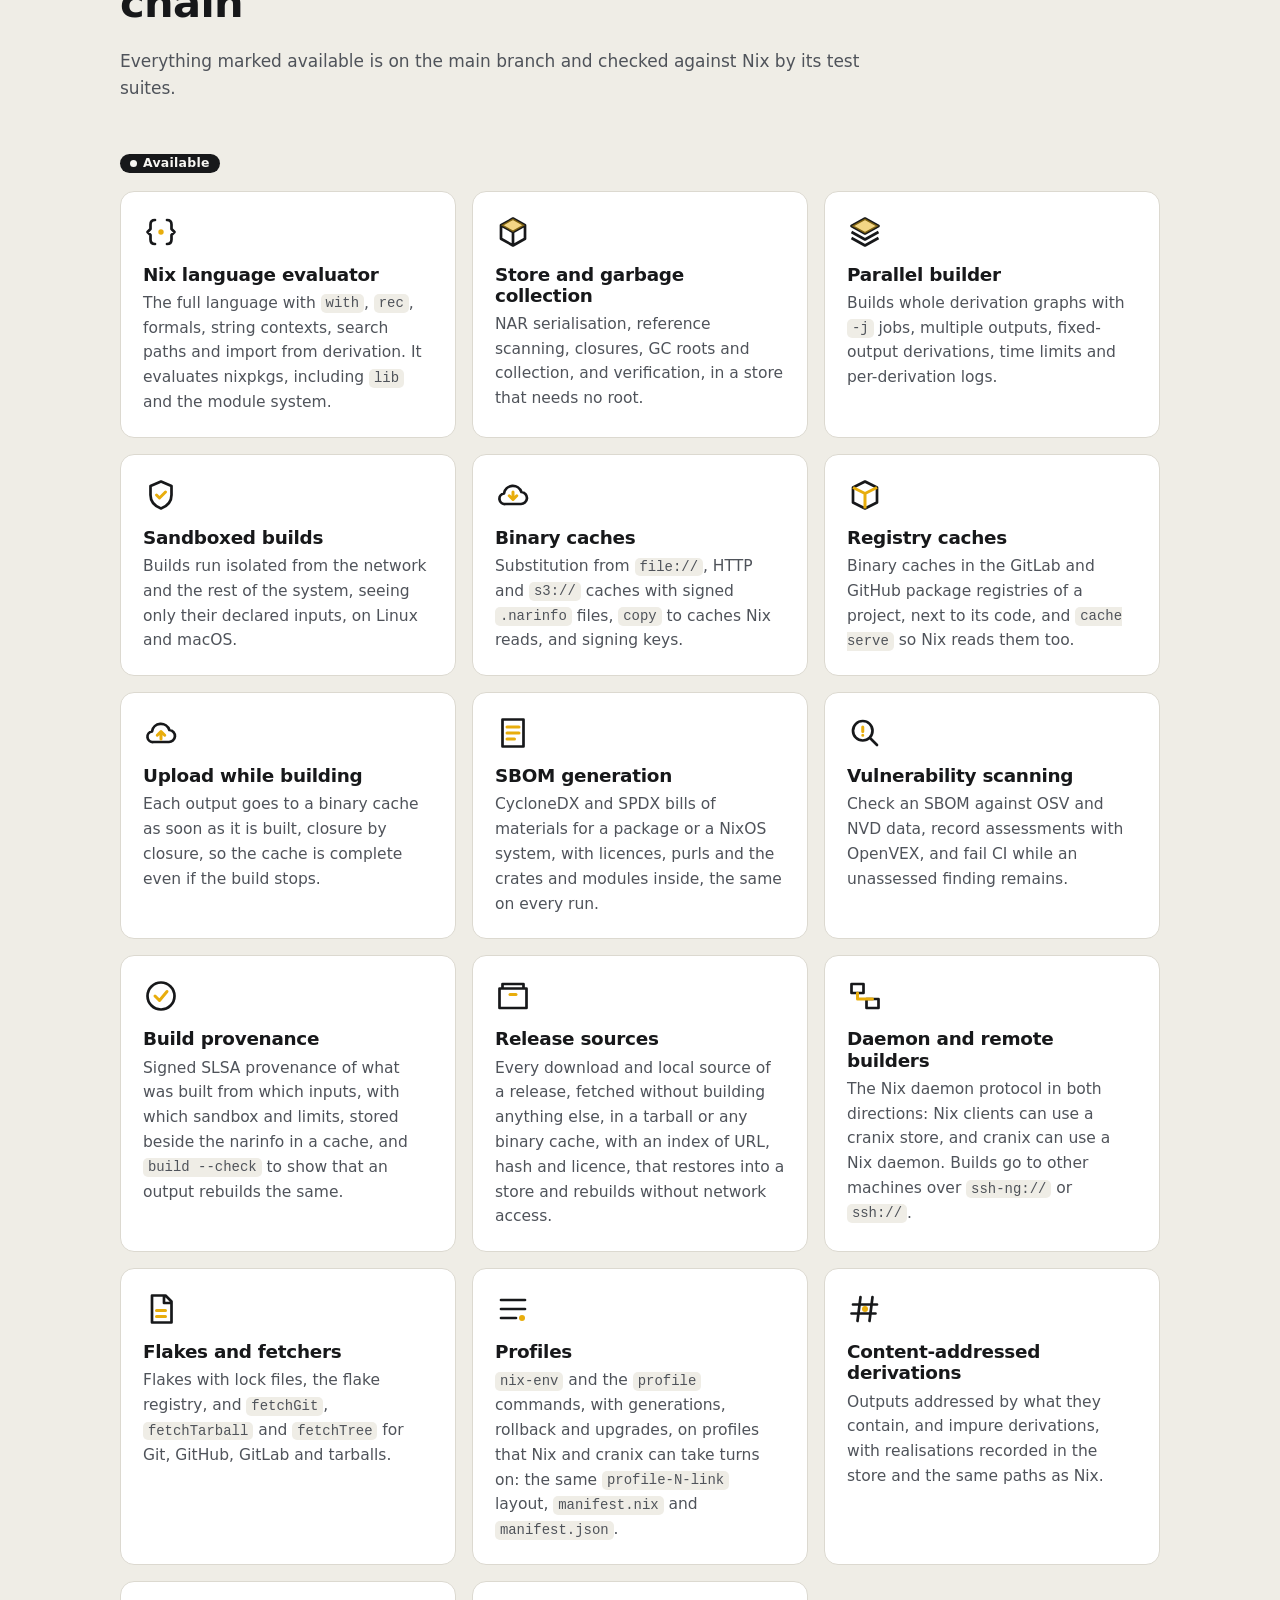
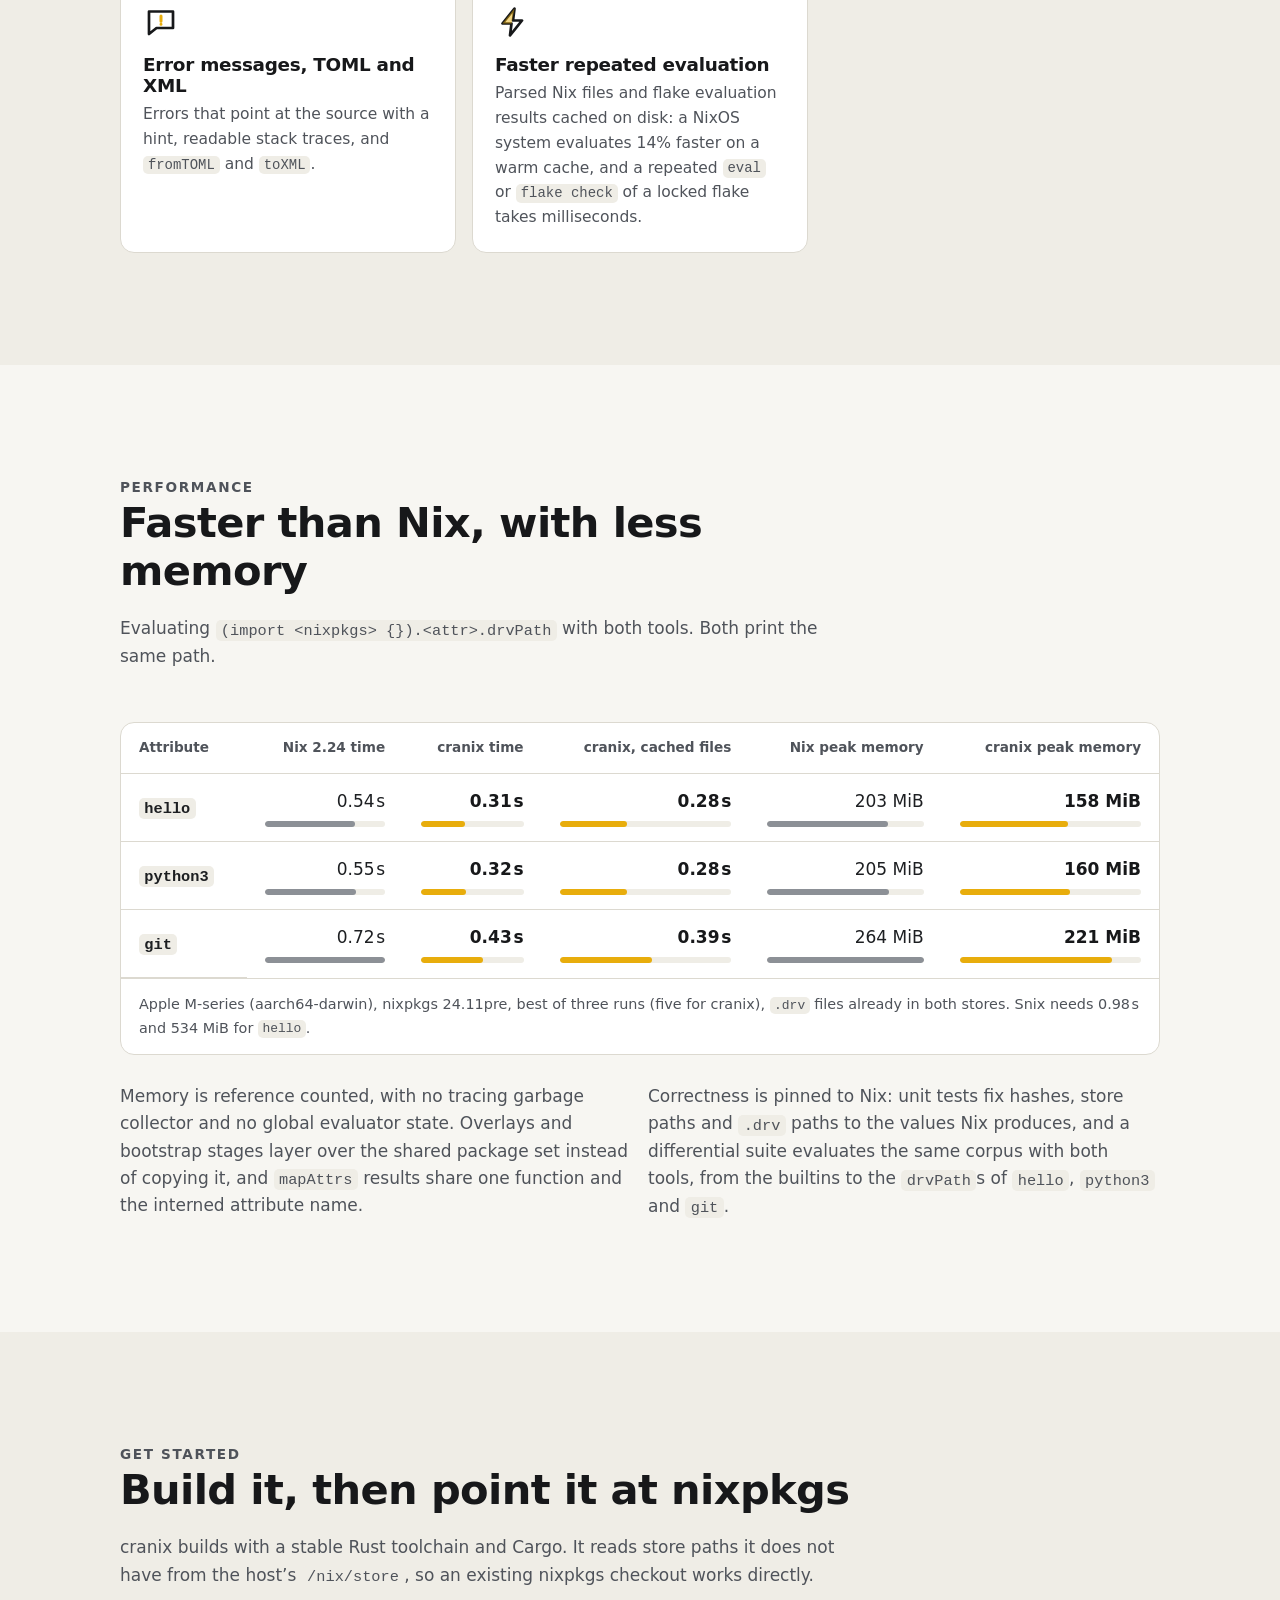
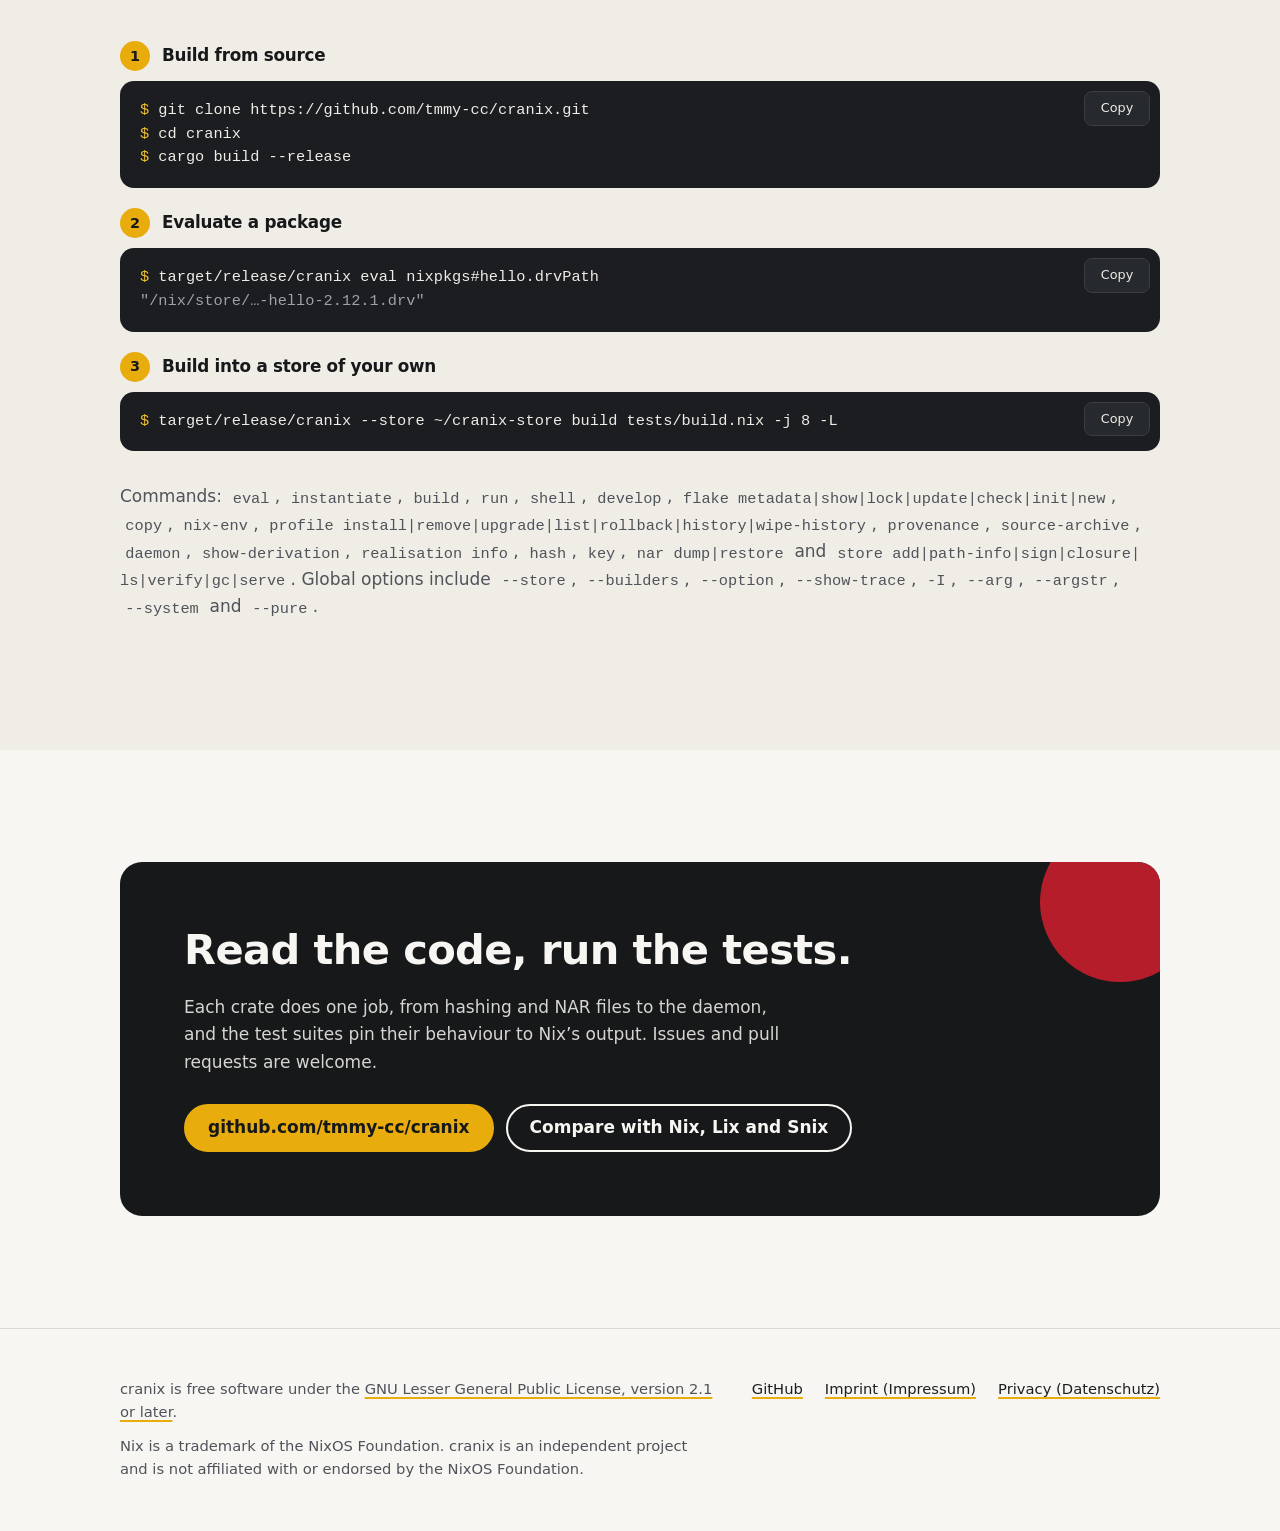
==== commit 76b920df: "docs: describe profiles and nix-env" ====
--- a/site/index.html
+++ b/site/index.html
@@ -213,7 +213,7 @@
                 <div class="section-header reveal">
                     <p class="section-kicker">Features</p>
                     <h2 id="features-title">From the language to the supply chain</h2>
-                    <p>Everything marked available is on the main branch and checked against Nix by its test suites. The items marked planned come next.</p>
+                    <p>Everything marked available is on the main branch and checked against Nix by its test suites.</p>
                 </div>
 
                 <div class="feature-groups">
@@ -286,6 +286,11 @@
                                 <p>Flakes with lock files, the flake registry, and <code>fetchGit</code>, <code>fetchTarball</code> and <code>fetchTree</code> for Git, GitHub, GitLab and tarballs.</p>
                             </li>
                             <li class="feature reveal">
+                                <svg class="feature-icon" viewBox="0 0 24 24" aria-hidden="true" focusable="false"><path d="M4 6h16M4 12h16M4 18h10" fill="none" stroke="currentColor" stroke-width="1.8" stroke-linecap="round"/><circle class="accent" cx="18" cy="18" r="2" fill="currentColor"/></svg>
+                                <h3>Profiles</h3>
+                                <p><code>nix-env</code> and the <code>profile</code> commands, with generations, rollback and upgrades, on profiles that Nix and cranix can take turns on: the same <code>profile-N-link</code> layout, <code>manifest.nix</code> and <code>manifest.json</code>.</p>
+                            </li>
+                            <li class="feature reveal">
                                 <svg class="feature-icon" viewBox="0 0 24 24" aria-hidden="true" focusable="false"><path d="M9 4 7 20M17 4l-2 16M4 9h16M3 15h16" fill="none" stroke="currentColor" stroke-width="1.8" stroke-linecap="round"/><circle class="accent" cx="12" cy="12" r="2" fill="currentColor"/></svg>
                                 <h3>Content-addressed derivations</h3>
                                 <p>Outputs addressed by what they contain, and impure derivations, with realisations recorded in the store and the same paths as Nix.</p>
@@ -295,19 +300,13 @@
                                 <h3>Error messages, TOML and XML</h3>
                                 <p>Errors that point at the source with a hint, readable stack traces, and <code>fromTOML</code> and <code>toXML</code>.</p>
                             </li>
+                            <li class="feature reveal">
+                                <svg class="feature-icon" viewBox="0 0 24 24" aria-hidden="true" focusable="false"><path d="M13 3 5 13h6l-1 8 8-10h-6z" fill="none" stroke="currentColor" stroke-width="1.8" stroke-linejoin="round"/><path class="accent" d="M13 3 5 13h6z" fill="currentColor" opacity="0.5"/></svg>
+                                <h3>Faster repeated evaluation</h3>
+                                <p>Parsed Nix files and flake evaluation results cached on disk: a NixOS system evaluates 14% faster on a warm cache, and a repeated <code>eval</code> or <code>flake check</code> of a locked flake takes milliseconds.</p>
+                            </li>
                         </ul>
                     </div>
-
-                    <div>
-                        <h3 class="feature-group-title reveal"><span class="status status-planned">Planned</span></h3>
-                        <ul class="features" data-stagger>
-                            <li class="feature feature-planned reveal">
-                                <svg class="feature-icon" viewBox="0 0 24 24" aria-hidden="true" focusable="false"><path d="M13 3 5 13h6l-1 8 8-10h-6z" fill="none" stroke="currentColor" stroke-width="1.8" stroke-linejoin="round"/><path class="accent" d="M13 3 5 13h6z" fill="currentColor" opacity="0.5"/></svg>
-                                <h3>Faster repeated evaluation</h3>
-                                <p>Compiled Nix files and flake evaluation results cached on disk, so evaluating the same package set again skips most of the work.</p>
-                            </li>
-                        </ul>
-                    </div>
                 </div>
             </div>
         </section>
@@ -316,17 +315,18 @@
             <div class="container">
                 <div class="section-header reveal">
                     <p class="section-kicker">Performance</p>
-                    <h2 id="performance-title">As fast as Nix, with less memory</h2>
+                    <h2 id="performance-title">Faster than Nix, with less memory</h2>
                     <p>Evaluating <code>(import &lt;nixpkgs&gt; {}).&lt;attr&gt;.drvPath</code> with both tools. Both print the same path.</p>
                 </div>
                 <div class="table-wrap reveal">
                     <table class="perf-table">
-                        <caption>Apple M-series (aarch64-darwin), nixpkgs 24.11pre, best of three runs, <code>.drv</code> files already in both stores.</caption>
+                        <caption>Apple M-series (aarch64-darwin), nixpkgs 24.11pre, best of three runs (five for cranix), <code>.drv</code> files already in both stores. Snix needs 0.98&#8202;s and 534 MiB for <code>hello</code>.</caption>
                         <thead>
                             <tr>
                                 <th scope="col">Attribute</th>
                                 <th scope="col">Nix 2.24 time</th>
                                 <th scope="col">cranix time</th>
+                                <th scope="col">cranix, cached files</th>
                                 <th scope="col">Nix peak memory</th>
                                 <th scope="col">cranix peak memory</th>
                             </tr>
@@ -334,24 +334,27 @@
                         <tbody>
                             <tr>
                                 <th scope="row"><code>hello</code></th>
-                                <td>0.29&#8202;s<span class="bar" aria-hidden="true"><span style="--value: 81%"></span></span></td>
-                                <td class="ours">0.25&#8202;s<span class="bar bar-ours" aria-hidden="true"><span style="--value: 69%"></span></span></td>
-                                <td>205 MiB<span class="bar" aria-hidden="true"><span style="--value: 77%"></span></span></td>
-                                <td class="ours">157 MiB<span class="bar bar-ours" aria-hidden="true"><span style="--value: 59%"></span></span></td>
+                                <td>0.54&#8202;s<span class="bar" aria-hidden="true"><span style="--value: 75%"></span></span></td>
+                                <td class="ours">0.31&#8202;s<span class="bar bar-ours" aria-hidden="true"><span style="--value: 43%"></span></span></td>
+                                <td class="ours">0.28&#8202;s<span class="bar bar-ours" aria-hidden="true"><span style="--value: 39%"></span></span></td>
+                                <td>203 MiB<span class="bar" aria-hidden="true"><span style="--value: 77%"></span></span></td>
+                                <td class="ours">158 MiB<span class="bar bar-ours" aria-hidden="true"><span style="--value: 60%"></span></span></td>
                             </tr>
                             <tr>
                                 <th scope="row"><code>python3</code></th>
-                                <td>0.29&#8202;s<span class="bar" aria-hidden="true"><span style="--value: 81%"></span></span></td>
-                                <td class="ours">0.26&#8202;s<span class="bar bar-ours" aria-hidden="true"><span style="--value: 72%"></span></span></td>
-                                <td>206 MiB<span class="bar" aria-hidden="true"><span style="--value: 78%"></span></span></td>
-                                <td class="ours">160 MiB<span class="bar bar-ours" aria-hidden="true"><span style="--value: 60%"></span></span></td>
+                                <td>0.55&#8202;s<span class="bar" aria-hidden="true"><span style="--value: 76%"></span></span></td>
+                                <td class="ours">0.32&#8202;s<span class="bar bar-ours" aria-hidden="true"><span style="--value: 44%"></span></span></td>
+                                <td class="ours">0.28&#8202;s<span class="bar bar-ours" aria-hidden="true"><span style="--value: 39%"></span></span></td>
+                                <td>205 MiB<span class="bar" aria-hidden="true"><span style="--value: 78%"></span></span></td>
+                                <td class="ours">160 MiB<span class="bar bar-ours" aria-hidden="true"><span style="--value: 61%"></span></span></td>
                             </tr>
                             <tr>
                                 <th scope="row"><code>git</code></th>
-                                <td>0.36&#8202;s<span class="bar" aria-hidden="true"><span style="--value: 100%"></span></span></td>
-                                <td class="ours">0.35&#8202;s<span class="bar bar-ours" aria-hidden="true"><span style="--value: 97%"></span></span></td>
-                                <td>265 MiB<span class="bar" aria-hidden="true"><span style="--value: 100%"></span></span></td>
-                                <td class="ours">225 MiB<span class="bar bar-ours" aria-hidden="true"><span style="--value: 85%"></span></span></td>
+                                <td>0.72&#8202;s<span class="bar" aria-hidden="true"><span style="--value: 100%"></span></span></td>
+                                <td class="ours">0.43&#8202;s<span class="bar bar-ours" aria-hidden="true"><span style="--value: 60%"></span></span></td>
+                                <td class="ours">0.39&#8202;s<span class="bar bar-ours" aria-hidden="true"><span style="--value: 54%"></span></span></td>
+                                <td>264 MiB<span class="bar" aria-hidden="true"><span style="--value: 100%"></span></span></td>
+                                <td class="ours">221 MiB<span class="bar bar-ours" aria-hidden="true"><span style="--value: 84%"></span></span></td>
                             </tr>
                         </tbody>
                     </table>
@@ -396,7 +399,7 @@
                         </div>
                     </li>
                 </ol>
-                <p class="commands reveal">Commands: <code>eval</code>, <code>instantiate</code>, <code>build</code>, <code>run</code>, <code>shell</code>, <code>develop</code>, <code>flake metadata|<wbr>show|<wbr>lock|<wbr>update|<wbr>check|<wbr>init|<wbr>new</code>, <code>copy</code>, <code>provenance</code>, <code>source-archive</code>, <code>daemon</code>, <code>show-derivation</code>, <code>realisation info</code>, <code>hash</code>, <code>key</code>, <code>nar dump|<wbr>restore</code> and <code>store add|<wbr>path-info|<wbr>sign|<wbr>closure|<wbr>ls|<wbr>verify|<wbr>gc|<wbr>serve</code>. Global options include <code>--store</code>, <code>--builders</code>, <code>--option</code>, <code>--show-trace</code>, <code>-I</code>, <code>--arg</code>, <code>--argstr</code>, <code>--system</code> and <code>--pure</code>.</p>
+                <p class="commands reveal">Commands: <code>eval</code>, <code>instantiate</code>, <code>build</code>, <code>run</code>, <code>shell</code>, <code>develop</code>, <code>flake metadata|<wbr>show|<wbr>lock|<wbr>update|<wbr>check|<wbr>init|<wbr>new</code>, <code>copy</code>, <code>nix-env</code>, <code>profile install|<wbr>remove|<wbr>upgrade|<wbr>list|<wbr>rollback|<wbr>history|<wbr>wipe-history</code>, <code>provenance</code>, <code>source-archive</code>, <code>daemon</code>, <code>show-derivation</code>, <code>realisation info</code>, <code>hash</code>, <code>key</code>, <code>nar dump|<wbr>restore</code> and <code>store add|<wbr>path-info|<wbr>sign|<wbr>closure|<wbr>ls|<wbr>verify|<wbr>gc|<wbr>serve</code>. Global options include <code>--store</code>, <code>--builders</code>, <code>--option</code>, <code>--show-trace</code>, <code>-I</code>, <code>--arg</code>, <code>--argstr</code>, <code>--system</code> and <code>--pure</code>.</p>
             </div>
         </section>
 
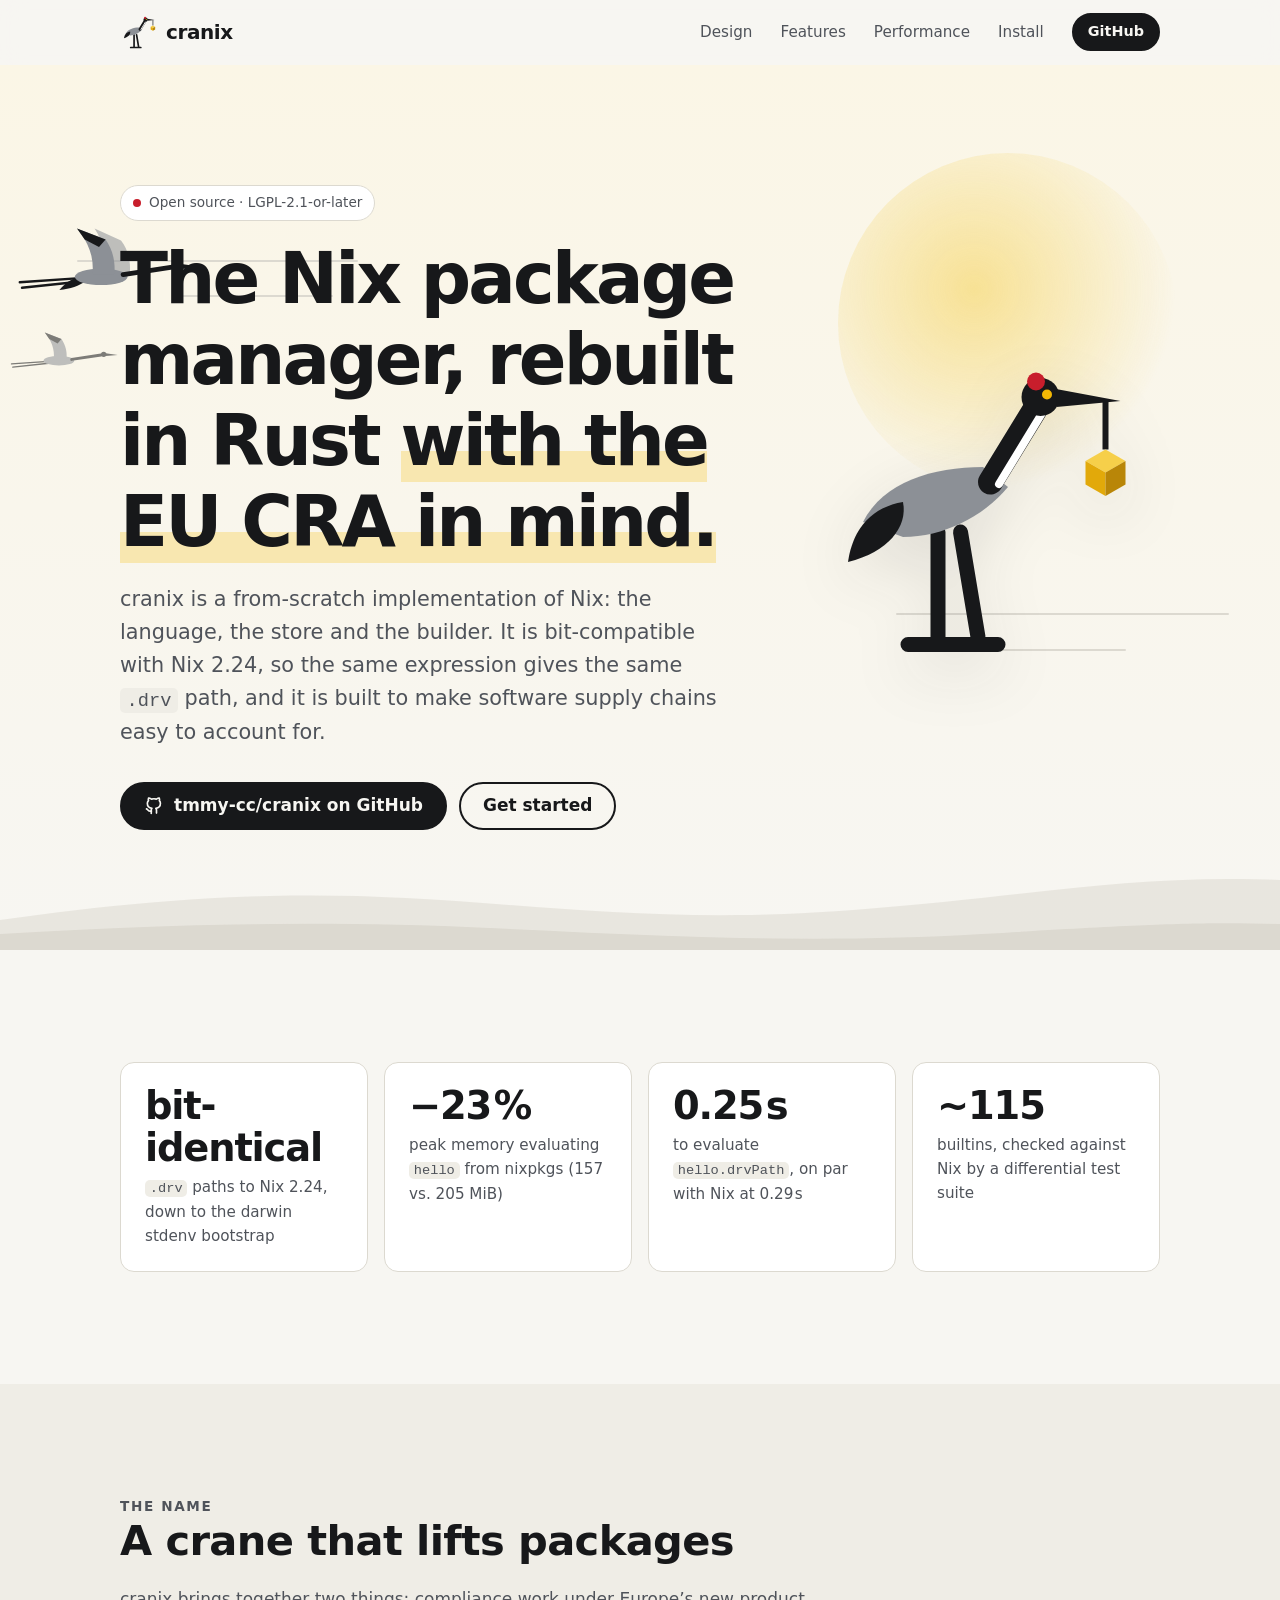
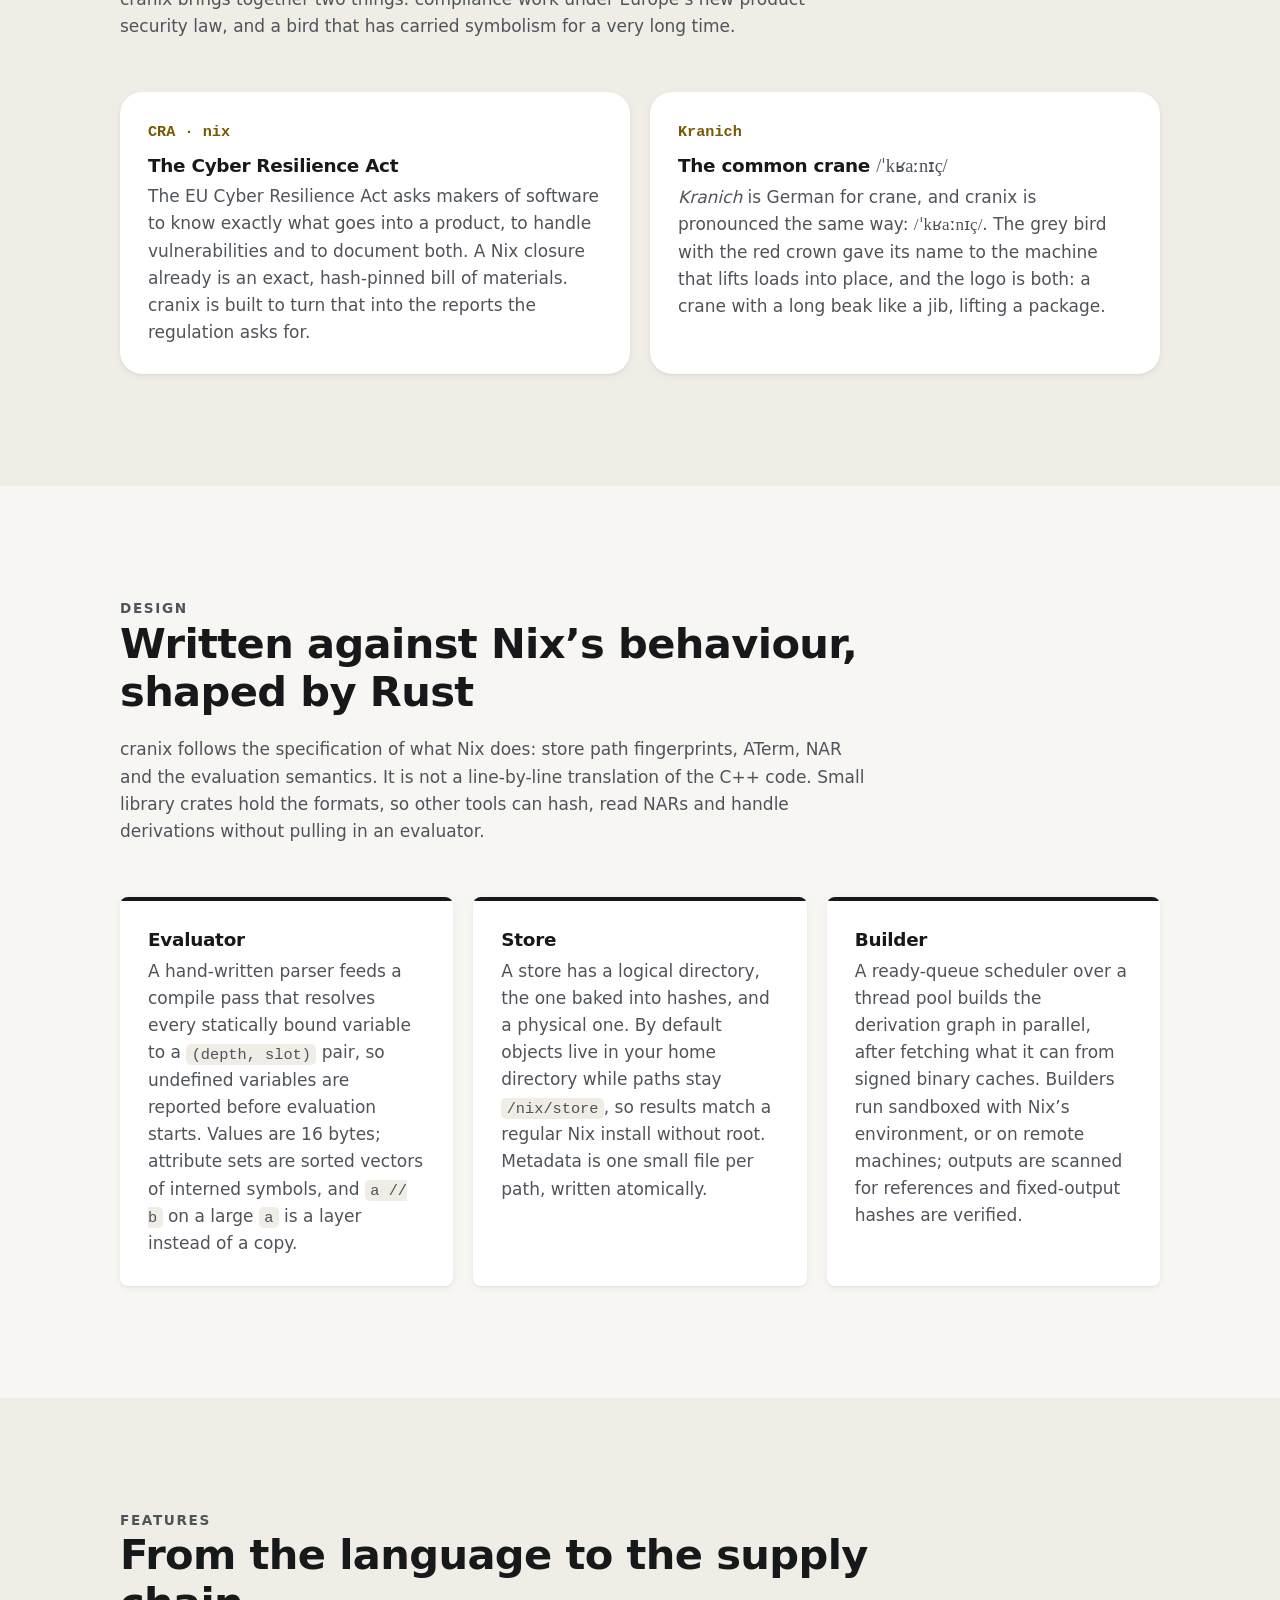
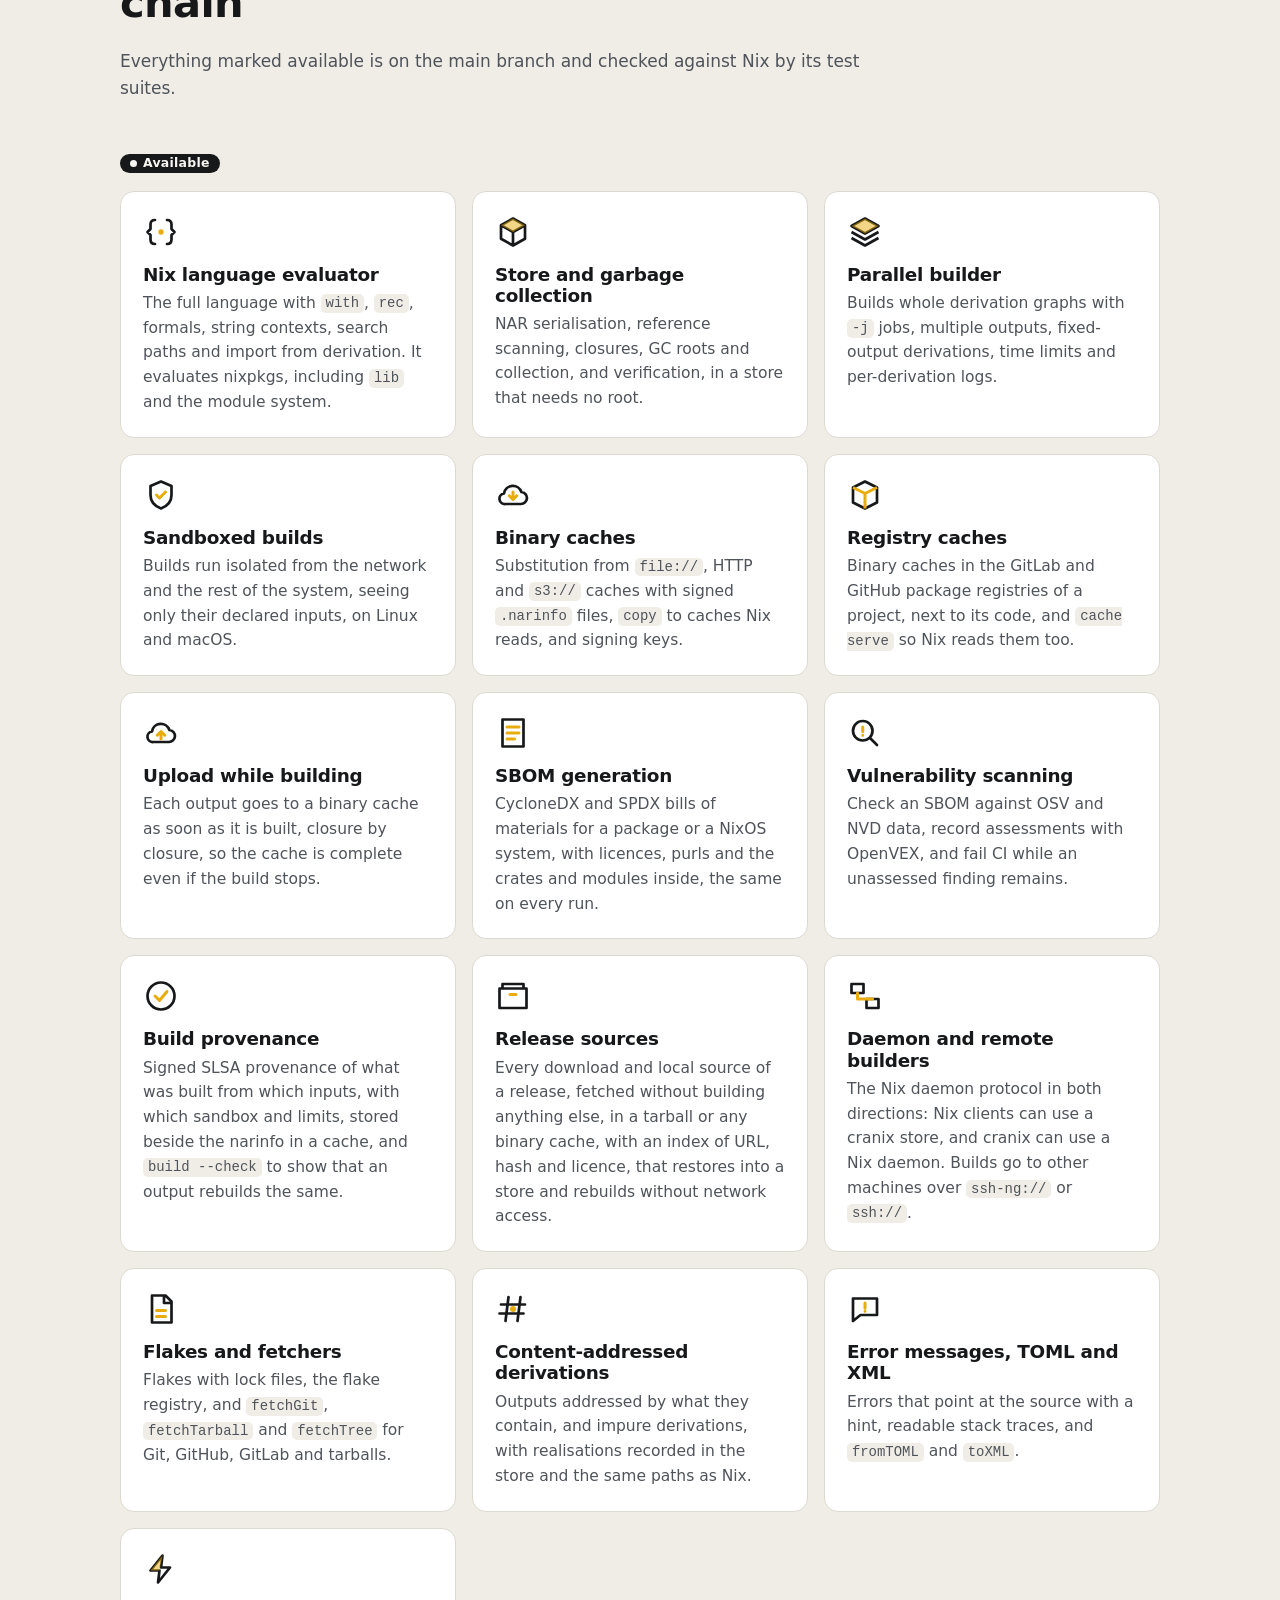
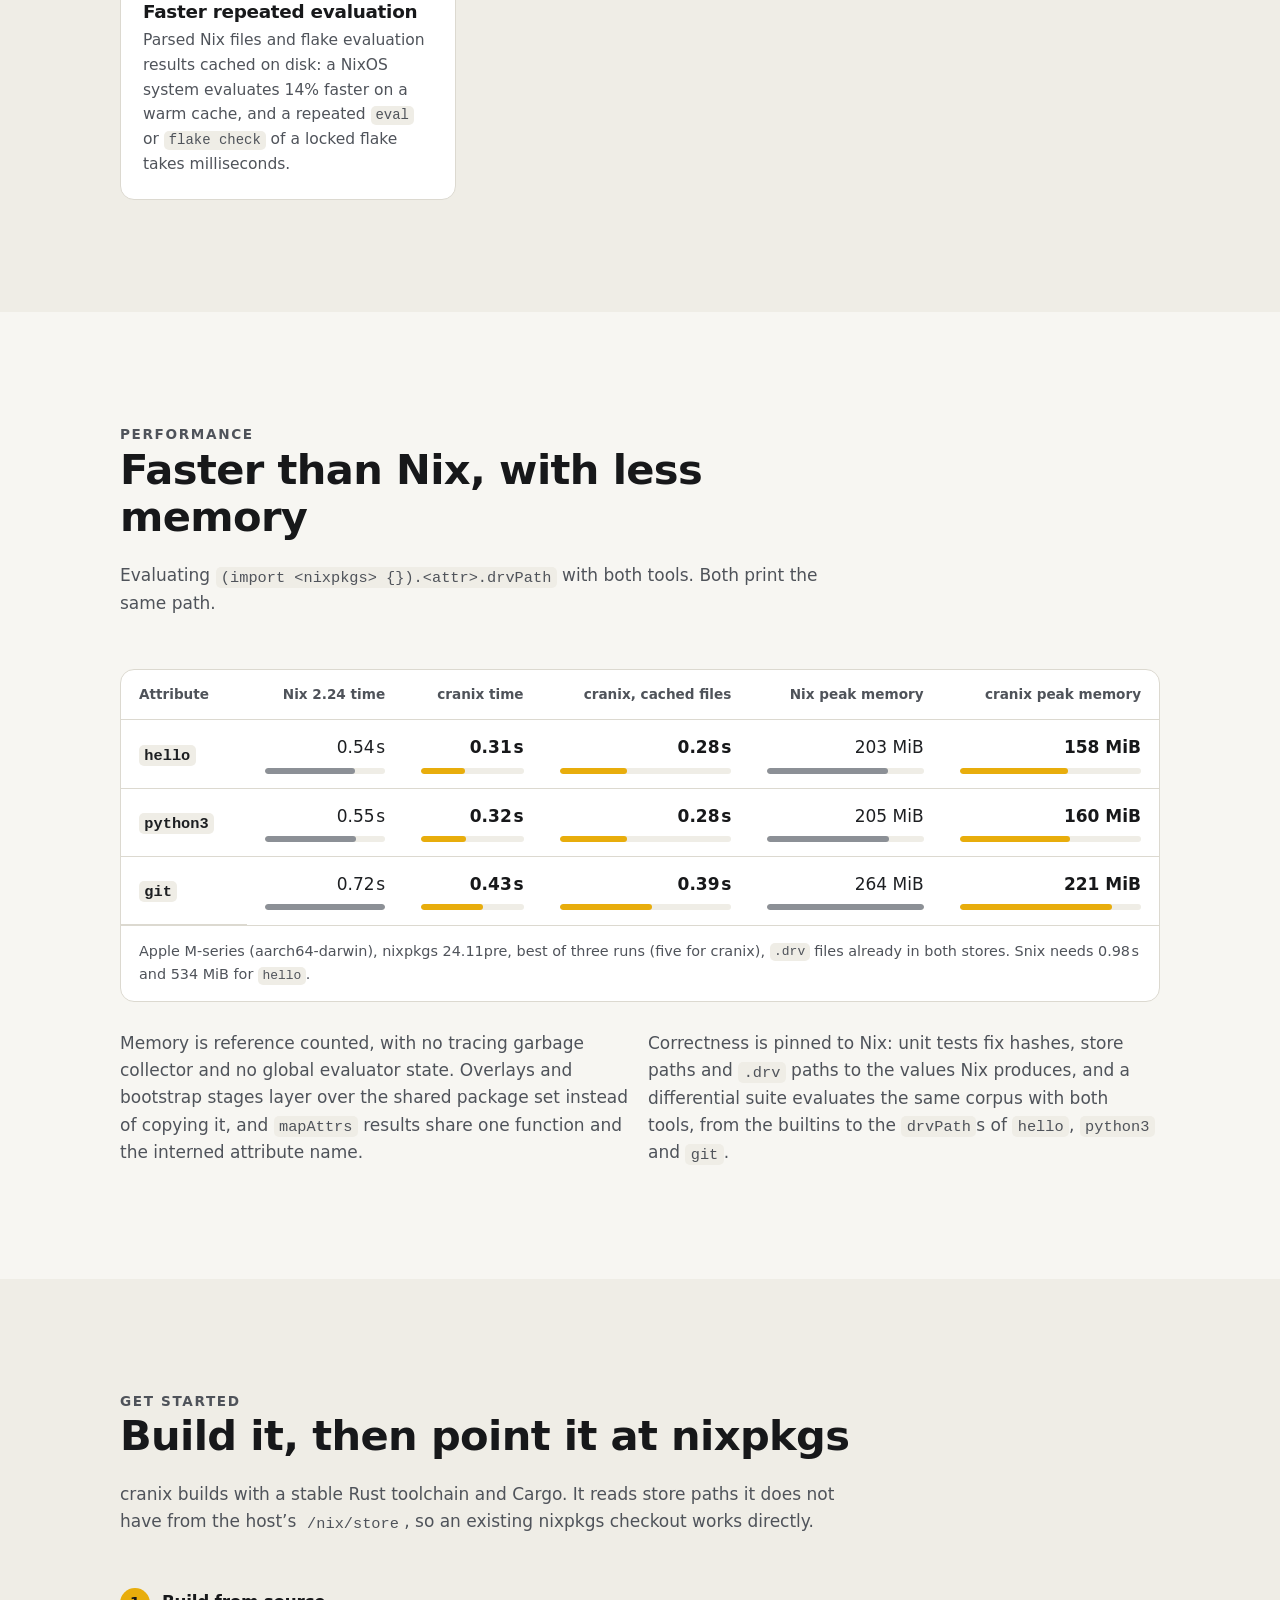
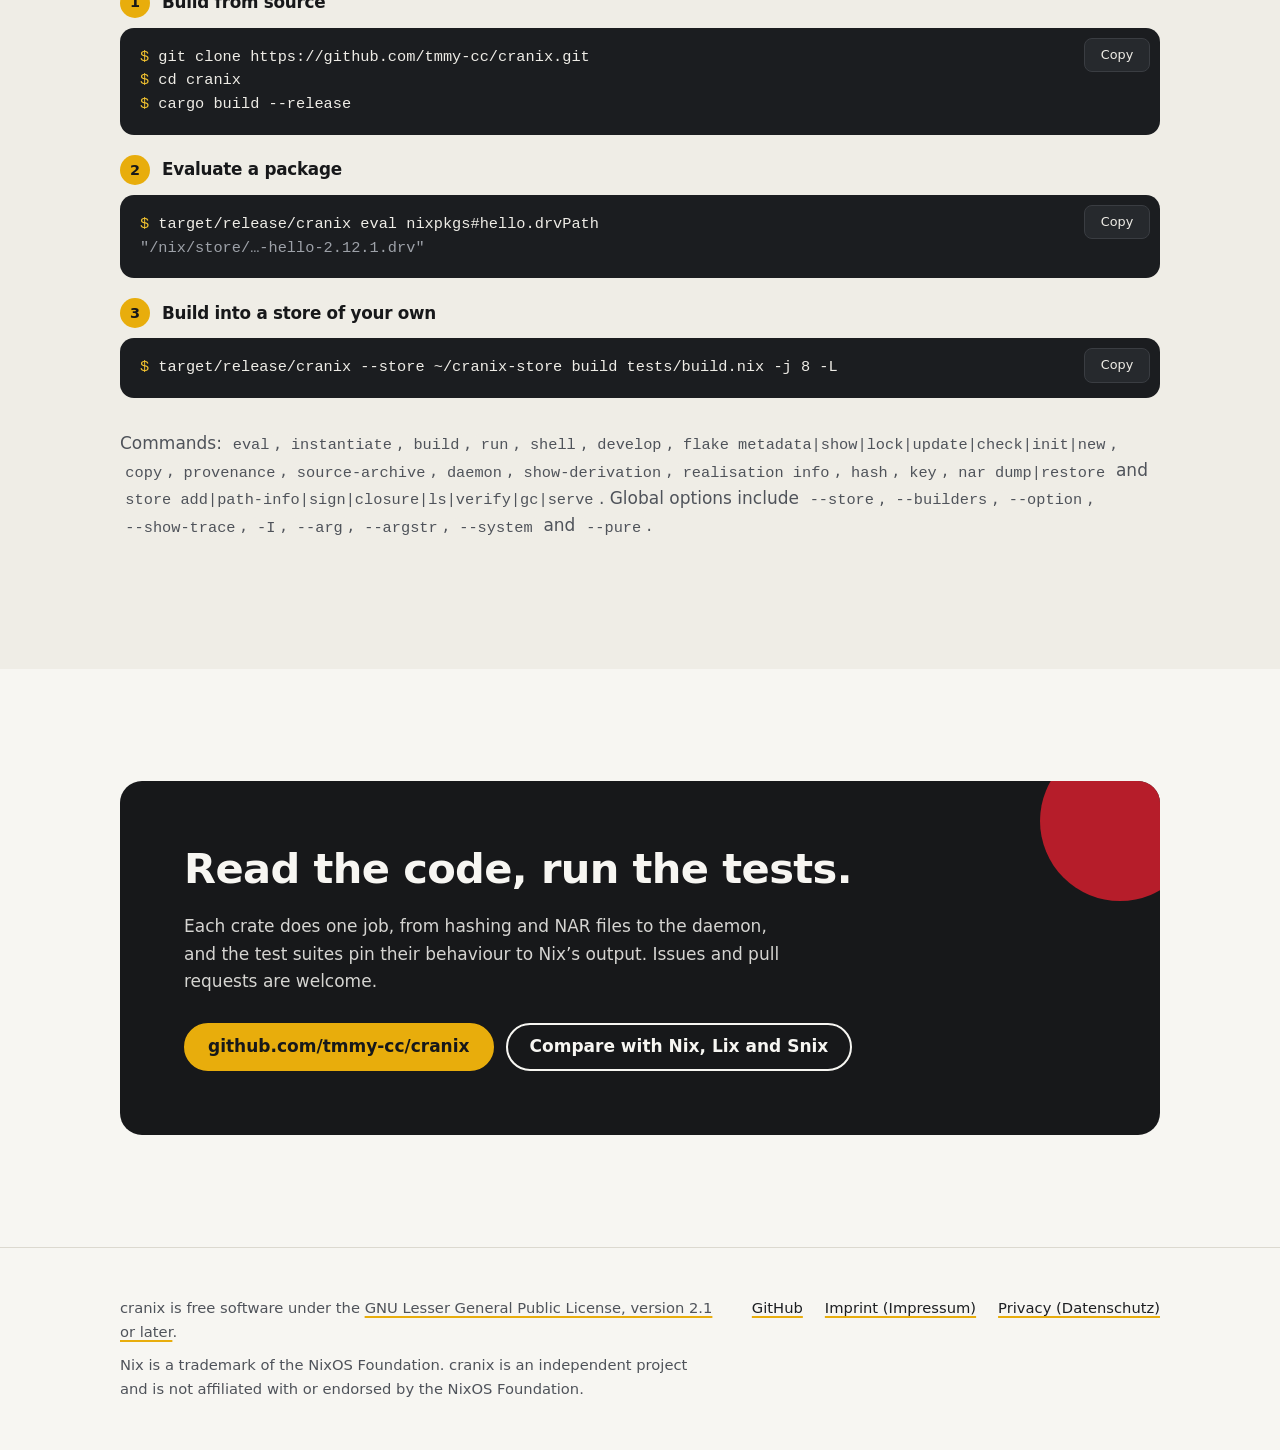
==== commit 1c6144c3: "docs: add the evaluation profile and measurements against Nix and Snix Record where hello, python3, " ====
--- a/site/index.html
+++ b/site/index.html
@@ -284,11 +284,6 @@
                                 <svg class="feature-icon" viewBox="0 0 24 24" aria-hidden="true" focusable="false"><path d="M6 3h9l4 4v14H6zM14 3v5h5" fill="none" stroke="currentColor" stroke-width="1.8" stroke-linejoin="round"/><path class="accent" d="M9 13h6M9 17h6" fill="none" stroke="currentColor" stroke-width="2" stroke-linecap="round"/></svg>
                                 <h3>Flakes and fetchers</h3>
                                 <p>Flakes with lock files, the flake registry, and <code>fetchGit</code>, <code>fetchTarball</code> and <code>fetchTree</code> for Git, GitHub, GitLab and tarballs.</p>
-                            </li>
-                            <li class="feature reveal">
-                                <svg class="feature-icon" viewBox="0 0 24 24" aria-hidden="true" focusable="false"><path d="M4 6h16M4 12h16M4 18h10" fill="none" stroke="currentColor" stroke-width="1.8" stroke-linecap="round"/><circle class="accent" cx="18" cy="18" r="2" fill="currentColor"/></svg>
-                                <h3>Profiles</h3>
-                                <p><code>nix-env</code> and the <code>profile</code> commands, with generations, rollback and upgrades, on profiles that Nix and cranix can take turns on: the same <code>profile-N-link</code> layout, <code>manifest.nix</code> and <code>manifest.json</code>.</p>
                             </li>
                             <li class="feature reveal">
                                 <svg class="feature-icon" viewBox="0 0 24 24" aria-hidden="true" focusable="false"><path d="M9 4 7 20M17 4l-2 16M4 9h16M3 15h16" fill="none" stroke="currentColor" stroke-width="1.8" stroke-linecap="round"/><circle class="accent" cx="12" cy="12" r="2" fill="currentColor"/></svg>
@@ -399,7 +394,7 @@
                         </div>
                     </li>
                 </ol>
-                <p class="commands reveal">Commands: <code>eval</code>, <code>instantiate</code>, <code>build</code>, <code>run</code>, <code>shell</code>, <code>develop</code>, <code>flake metadata|<wbr>show|<wbr>lock|<wbr>update|<wbr>check|<wbr>init|<wbr>new</code>, <code>copy</code>, <code>nix-env</code>, <code>profile install|<wbr>remove|<wbr>upgrade|<wbr>list|<wbr>rollback|<wbr>history|<wbr>wipe-history</code>, <code>provenance</code>, <code>source-archive</code>, <code>daemon</code>, <code>show-derivation</code>, <code>realisation info</code>, <code>hash</code>, <code>key</code>, <code>nar dump|<wbr>restore</code> and <code>store add|<wbr>path-info|<wbr>sign|<wbr>closure|<wbr>ls|<wbr>verify|<wbr>gc|<wbr>serve</code>. Global options include <code>--store</code>, <code>--builders</code>, <code>--option</code>, <code>--show-trace</code>, <code>-I</code>, <code>--arg</code>, <code>--argstr</code>, <code>--system</code> and <code>--pure</code>.</p>
+                <p class="commands reveal">Commands: <code>eval</code>, <code>instantiate</code>, <code>build</code>, <code>run</code>, <code>shell</code>, <code>develop</code>, <code>flake metadata|<wbr>show|<wbr>lock|<wbr>update|<wbr>check|<wbr>init|<wbr>new</code>, <code>copy</code>, <code>provenance</code>, <code>source-archive</code>, <code>daemon</code>, <code>show-derivation</code>, <code>realisation info</code>, <code>hash</code>, <code>key</code>, <code>nar dump|<wbr>restore</code> and <code>store add|<wbr>path-info|<wbr>sign|<wbr>closure|<wbr>ls|<wbr>verify|<wbr>gc|<wbr>serve</code>. Global options include <code>--store</code>, <code>--builders</code>, <code>--option</code>, <code>--show-trace</code>, <code>-I</code>, <code>--arg</code>, <code>--argstr</code>, <code>--system</code> and <code>--pure</code>.</p>
             </div>
         </section>
 
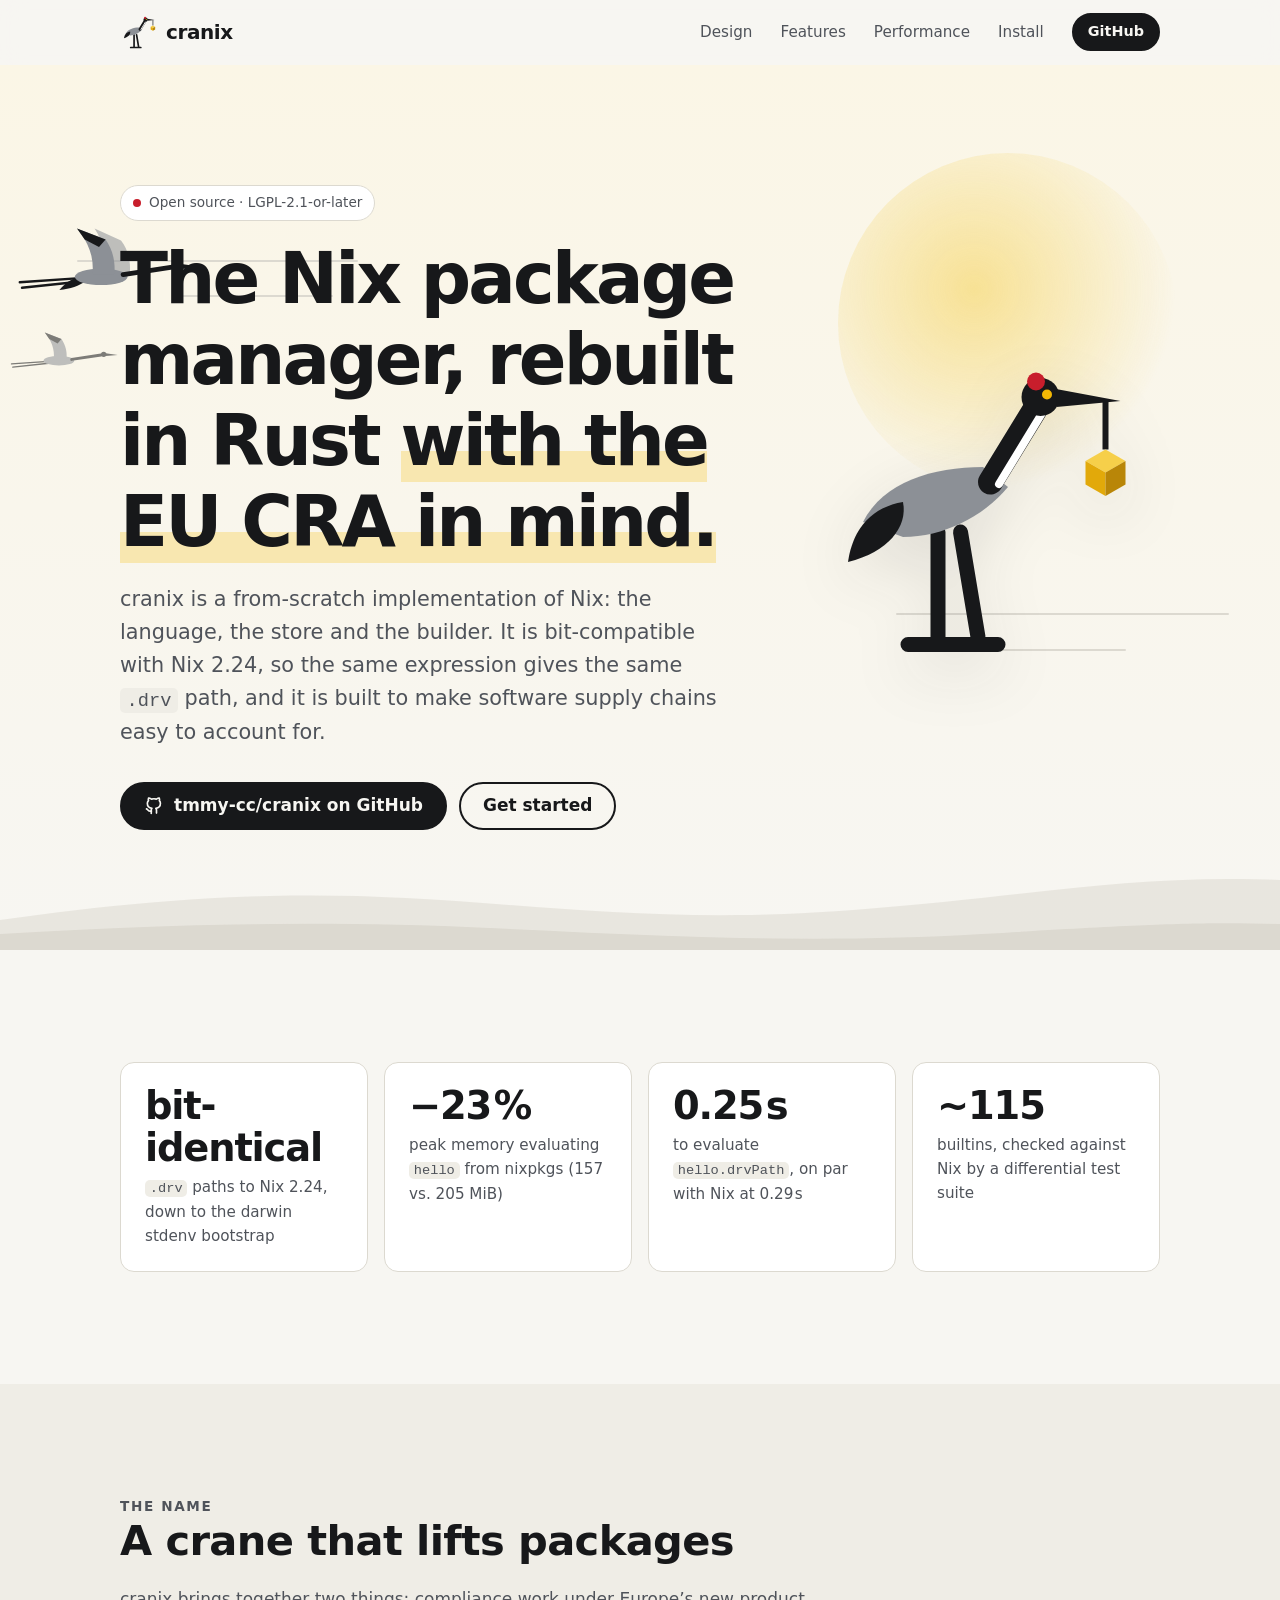
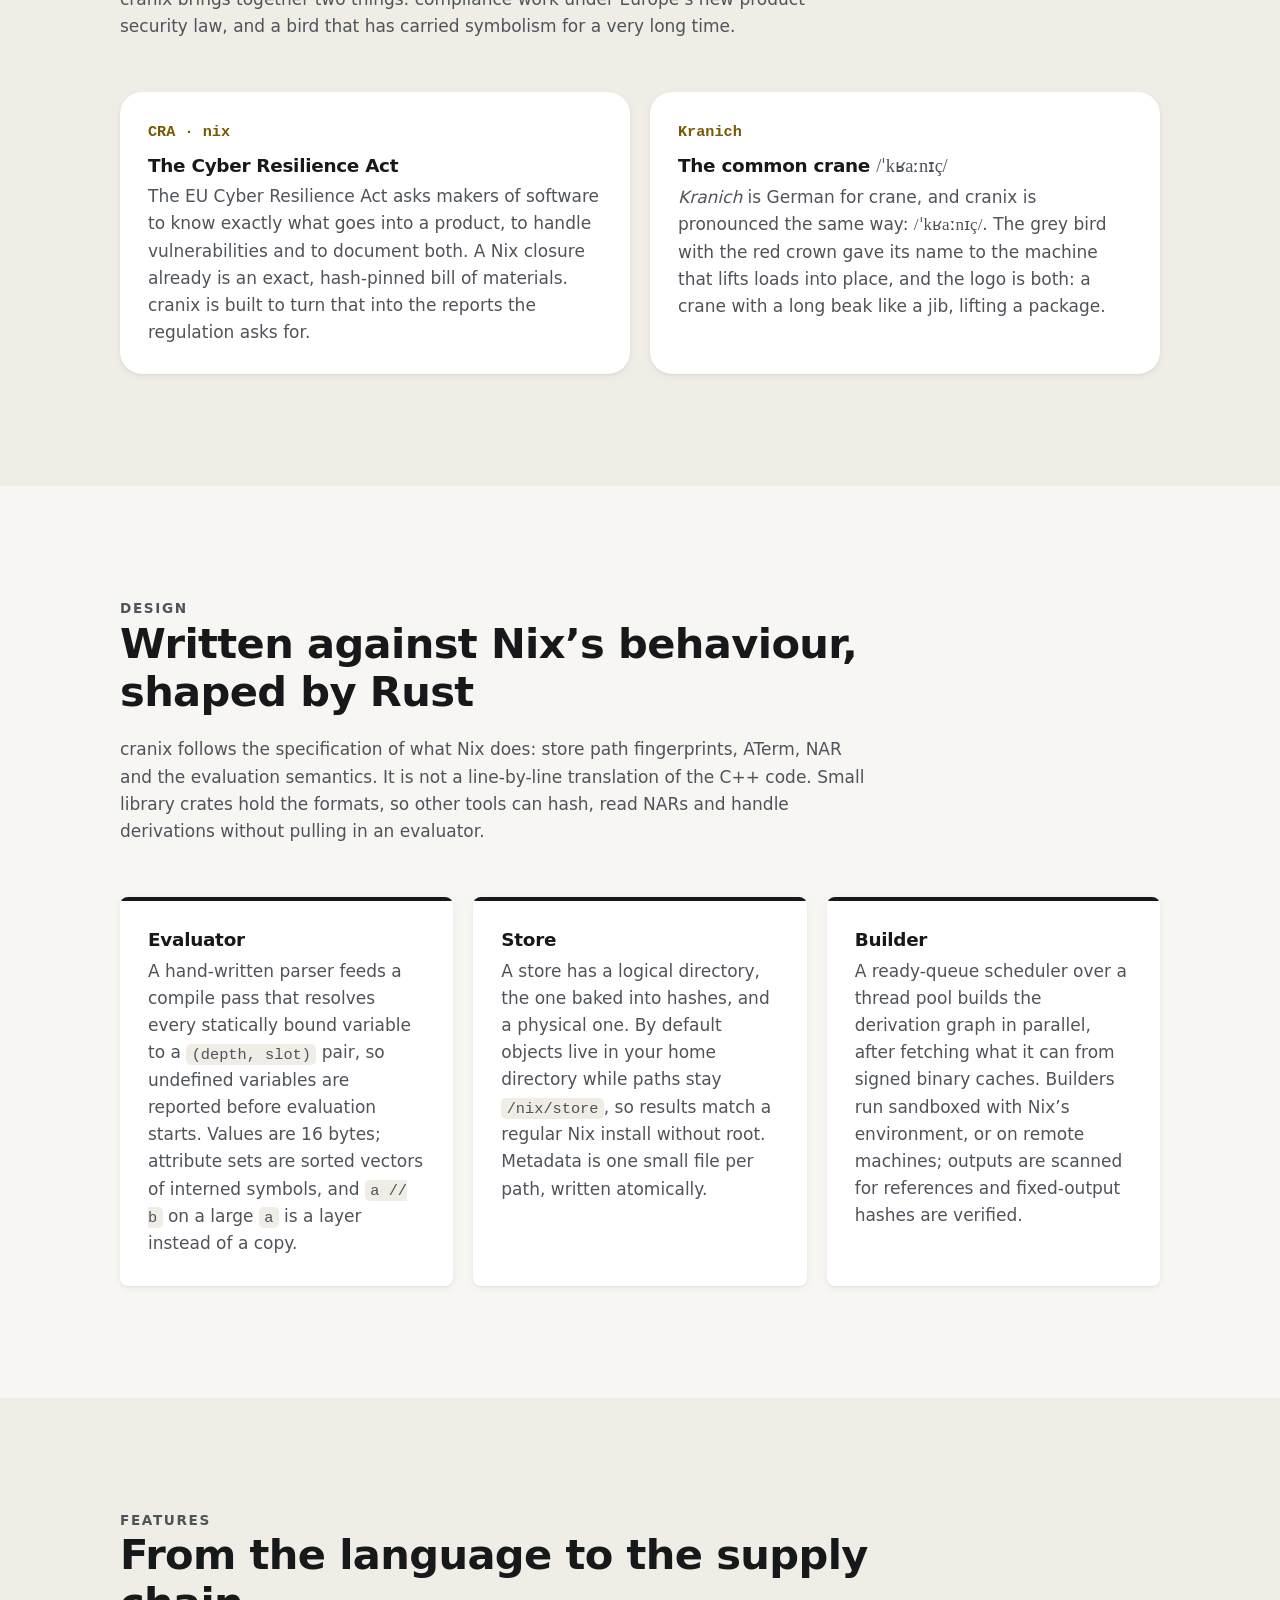
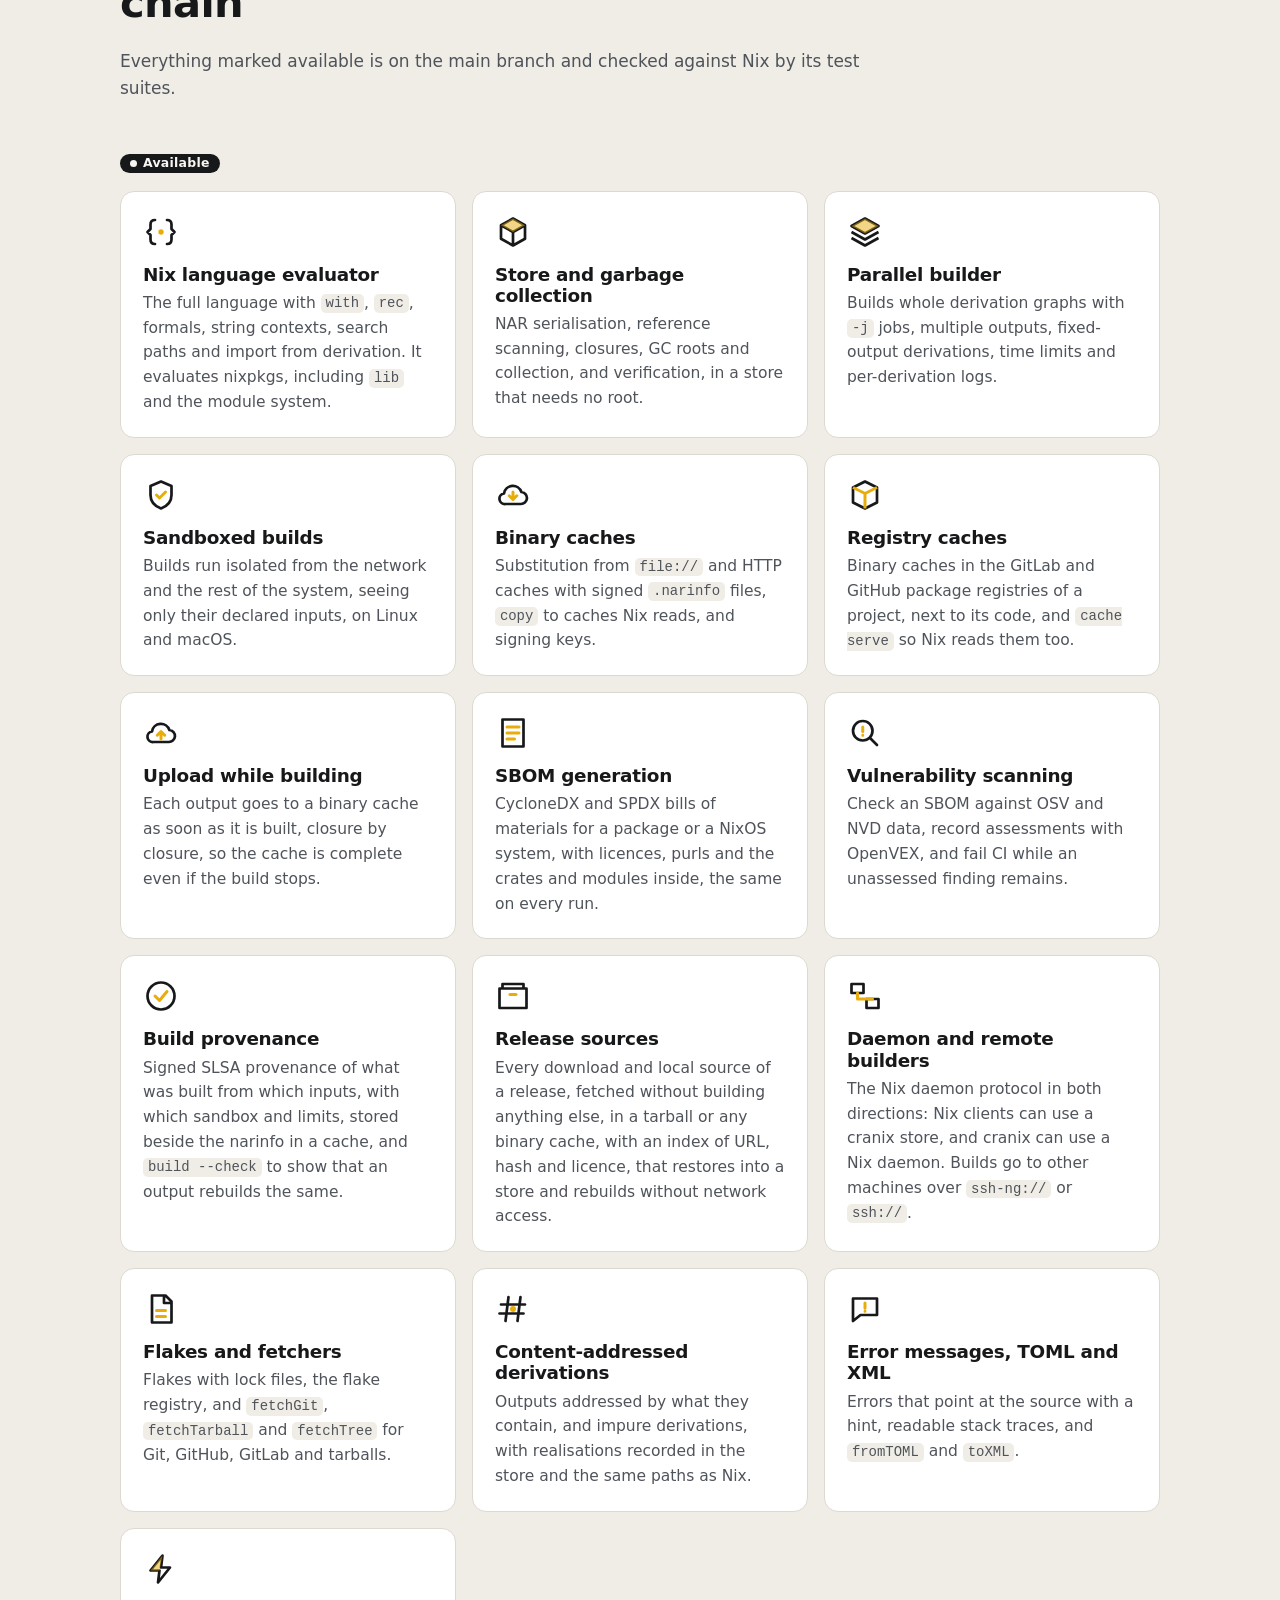
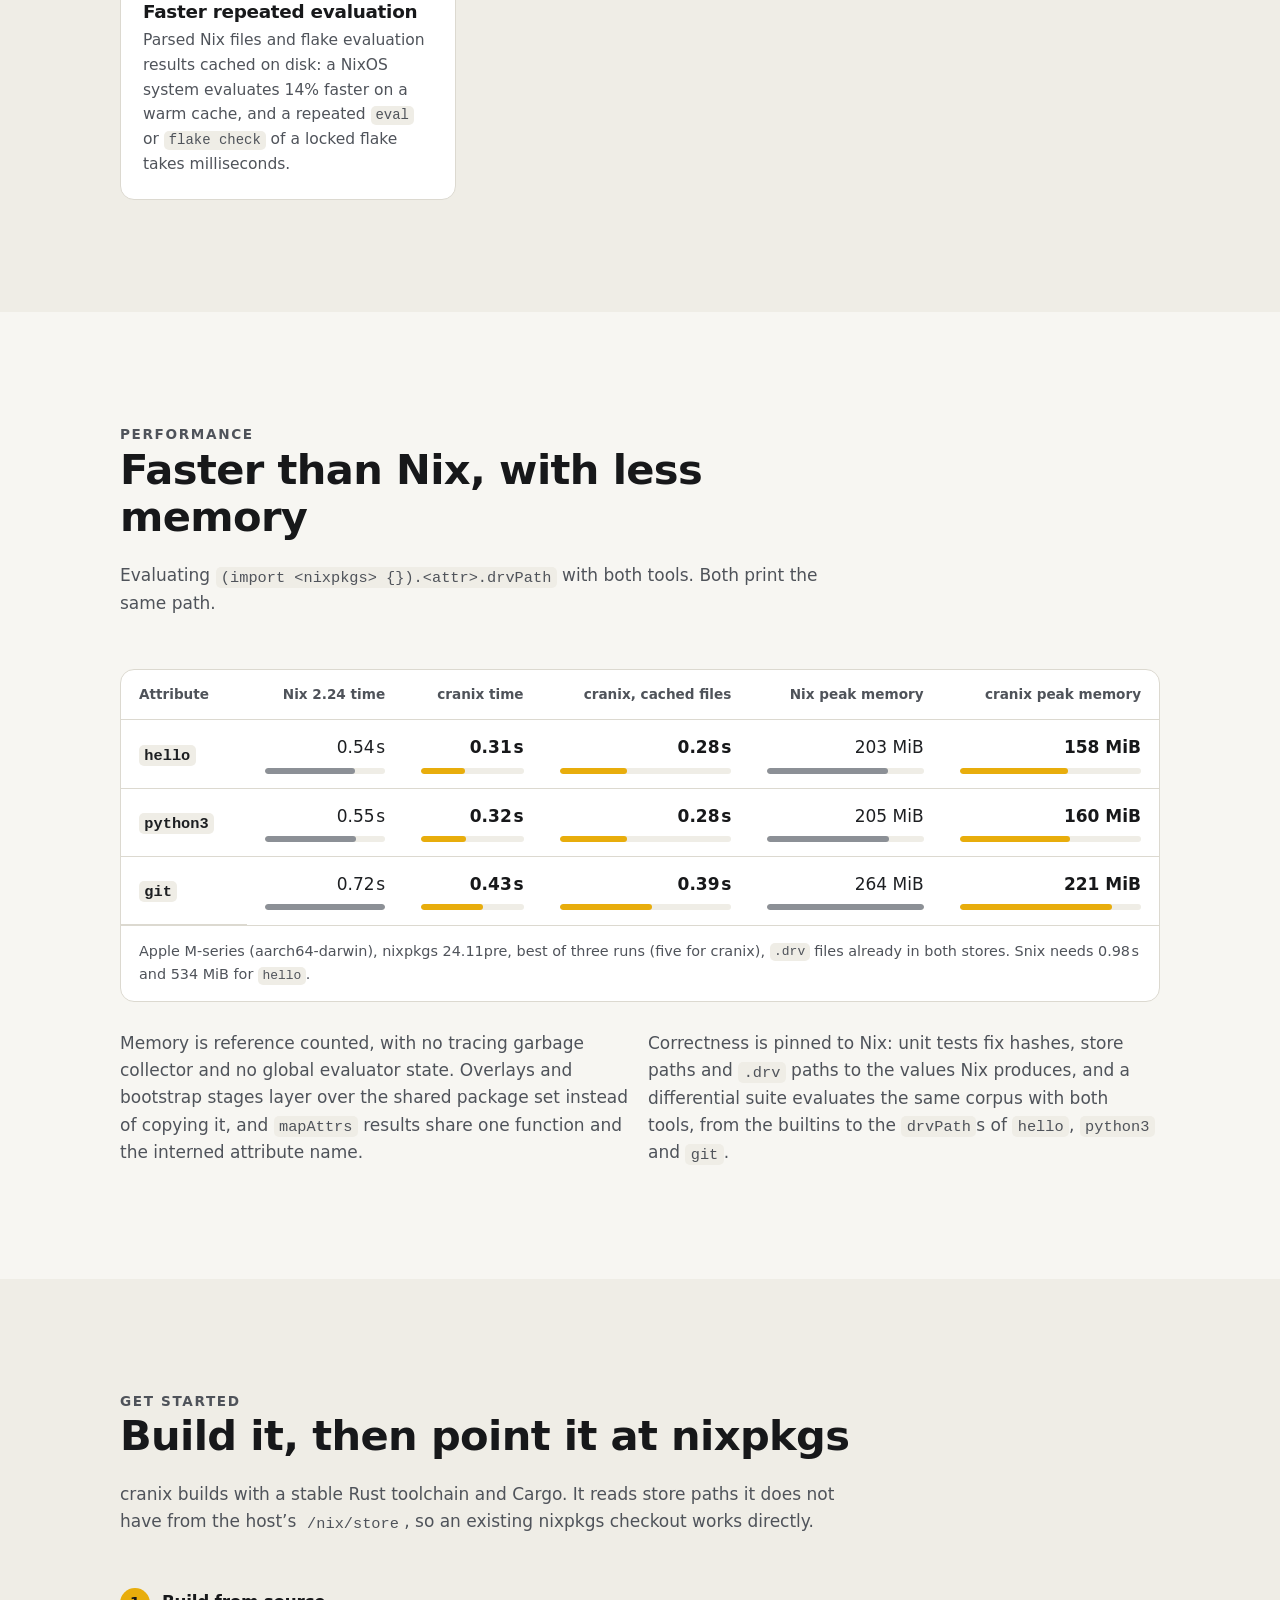
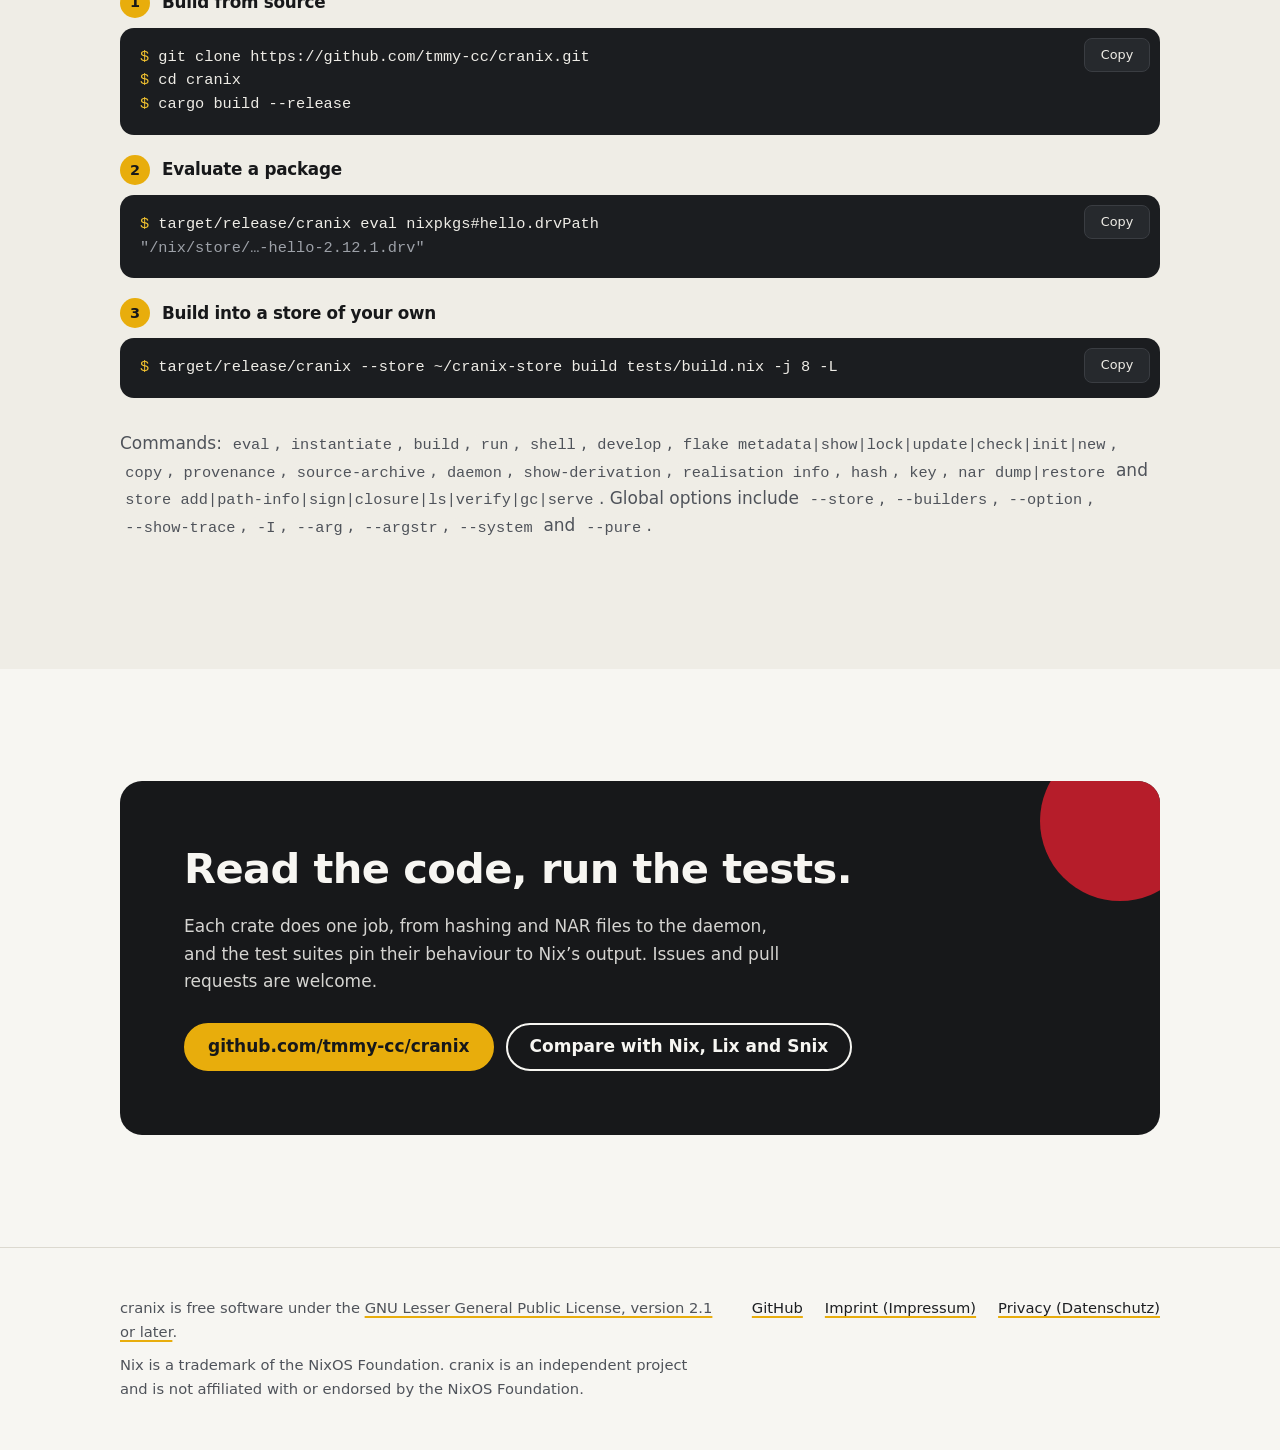
==== commit 9cedfd10: "docs: add the evaluation profile and measurements against Nix and Snix Record where hello, python3, " ====
--- a/site/index.html
+++ b/site/index.html
@@ -243,7 +243,7 @@
                             <li class="feature reveal">
                                 <svg class="feature-icon" viewBox="0 0 24 24" aria-hidden="true" focusable="false"><path d="M7 18h10a4 4 0 0 0 .6-8A6 6 0 0 0 6 11a3.5 3.5 0 0 0 1 7z" fill="none" stroke="currentColor" stroke-width="1.8" stroke-linejoin="round"/><path class="accent" d="M12 10v5m-2.5-2.5L12 15l2.5-2.5" fill="none" stroke="currentColor" stroke-width="2" stroke-linecap="round" stroke-linejoin="round"/></svg>
                                 <h3>Binary caches</h3>
-                                <p>Substitution from <code>file://</code>, HTTP and <code>s3://</code> caches with signed <code>.narinfo</code> files, <code>copy</code> to caches Nix reads, and signing keys.</p>
+                                <p>Substitution from <code>file://</code> and HTTP caches with signed <code>.narinfo</code> files, <code>copy</code> to caches Nix reads, and signing keys.</p>
                             </li>
                             <li class="feature reveal">
                                 <svg class="feature-icon" viewBox="0 0 24 24" aria-hidden="true" focusable="false"><path d="M4 7l8-4 8 4v10l-8 4-8-4z" fill="none" stroke="currentColor" stroke-width="1.8" stroke-linejoin="round"/><path class="accent" d="M4 7l8 4 8-4M12 11v10" fill="none" stroke="currentColor" stroke-width="2" stroke-linejoin="round"/></svg>
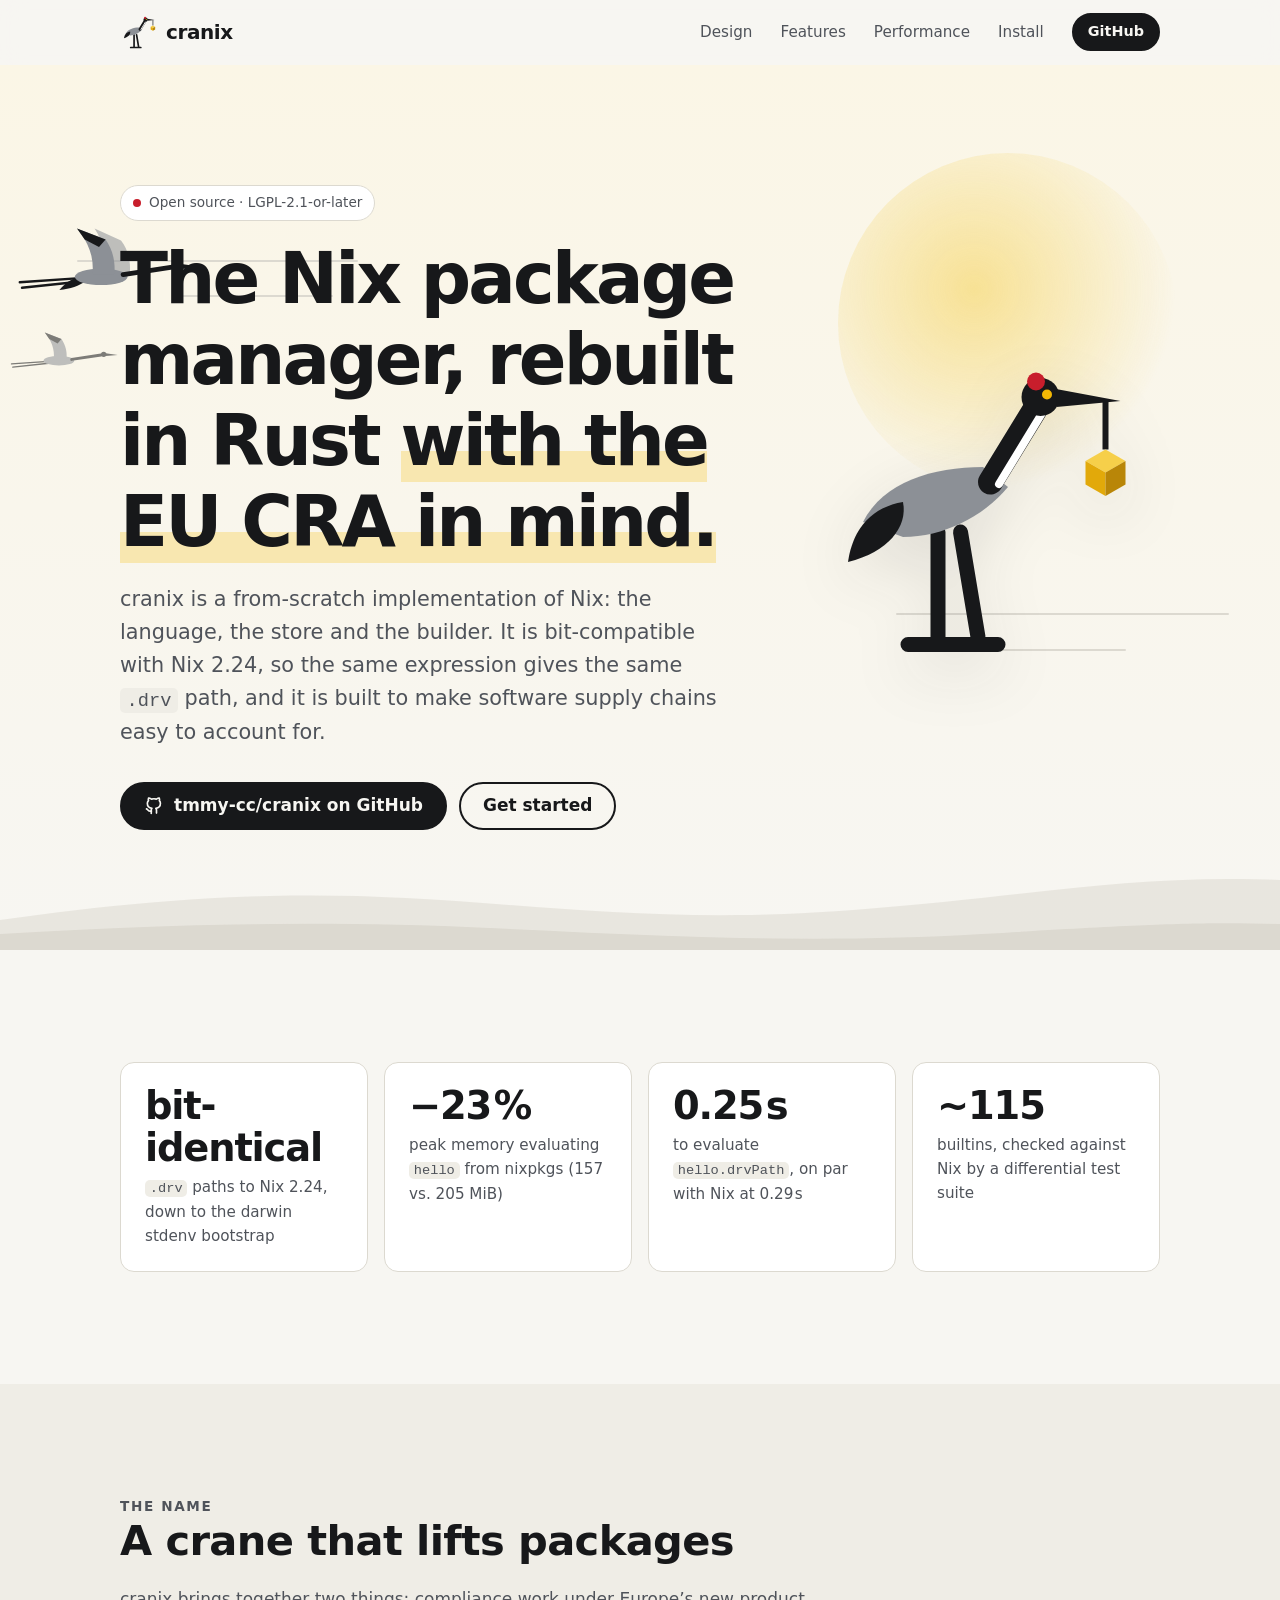
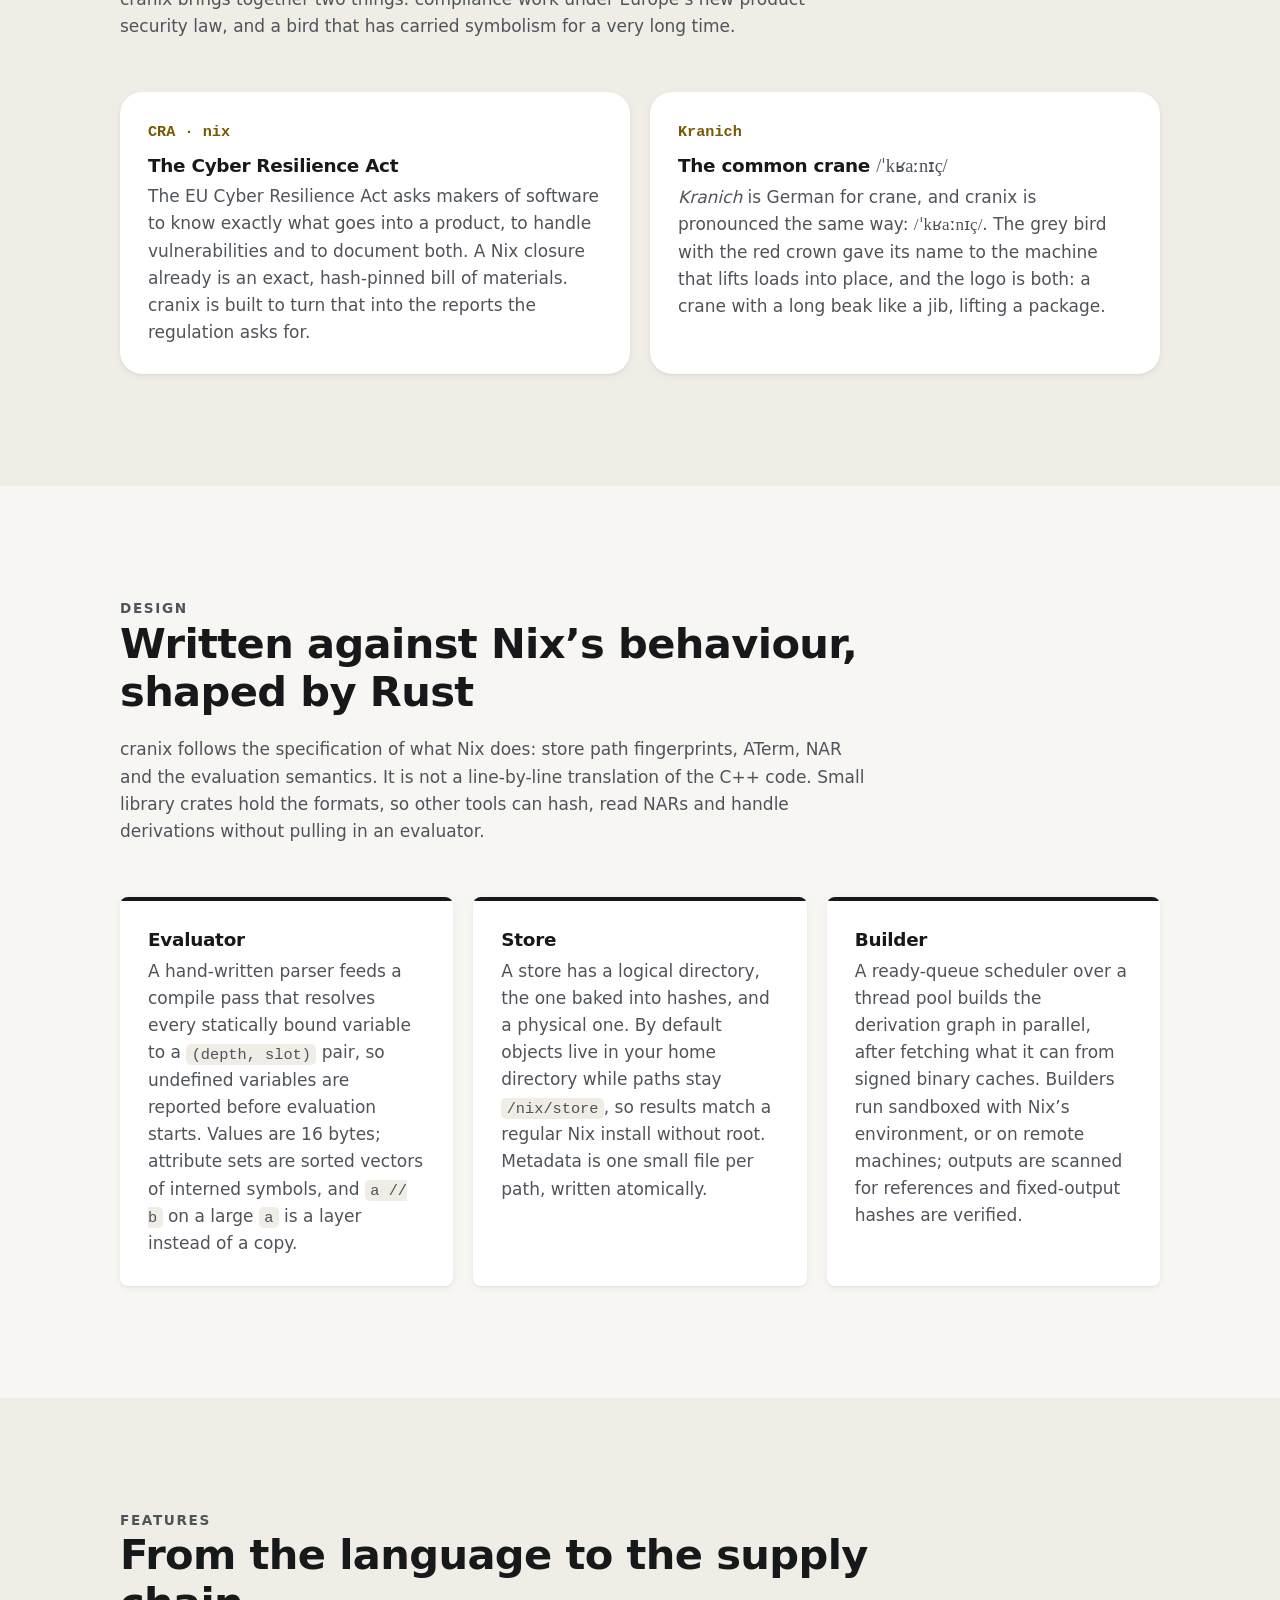
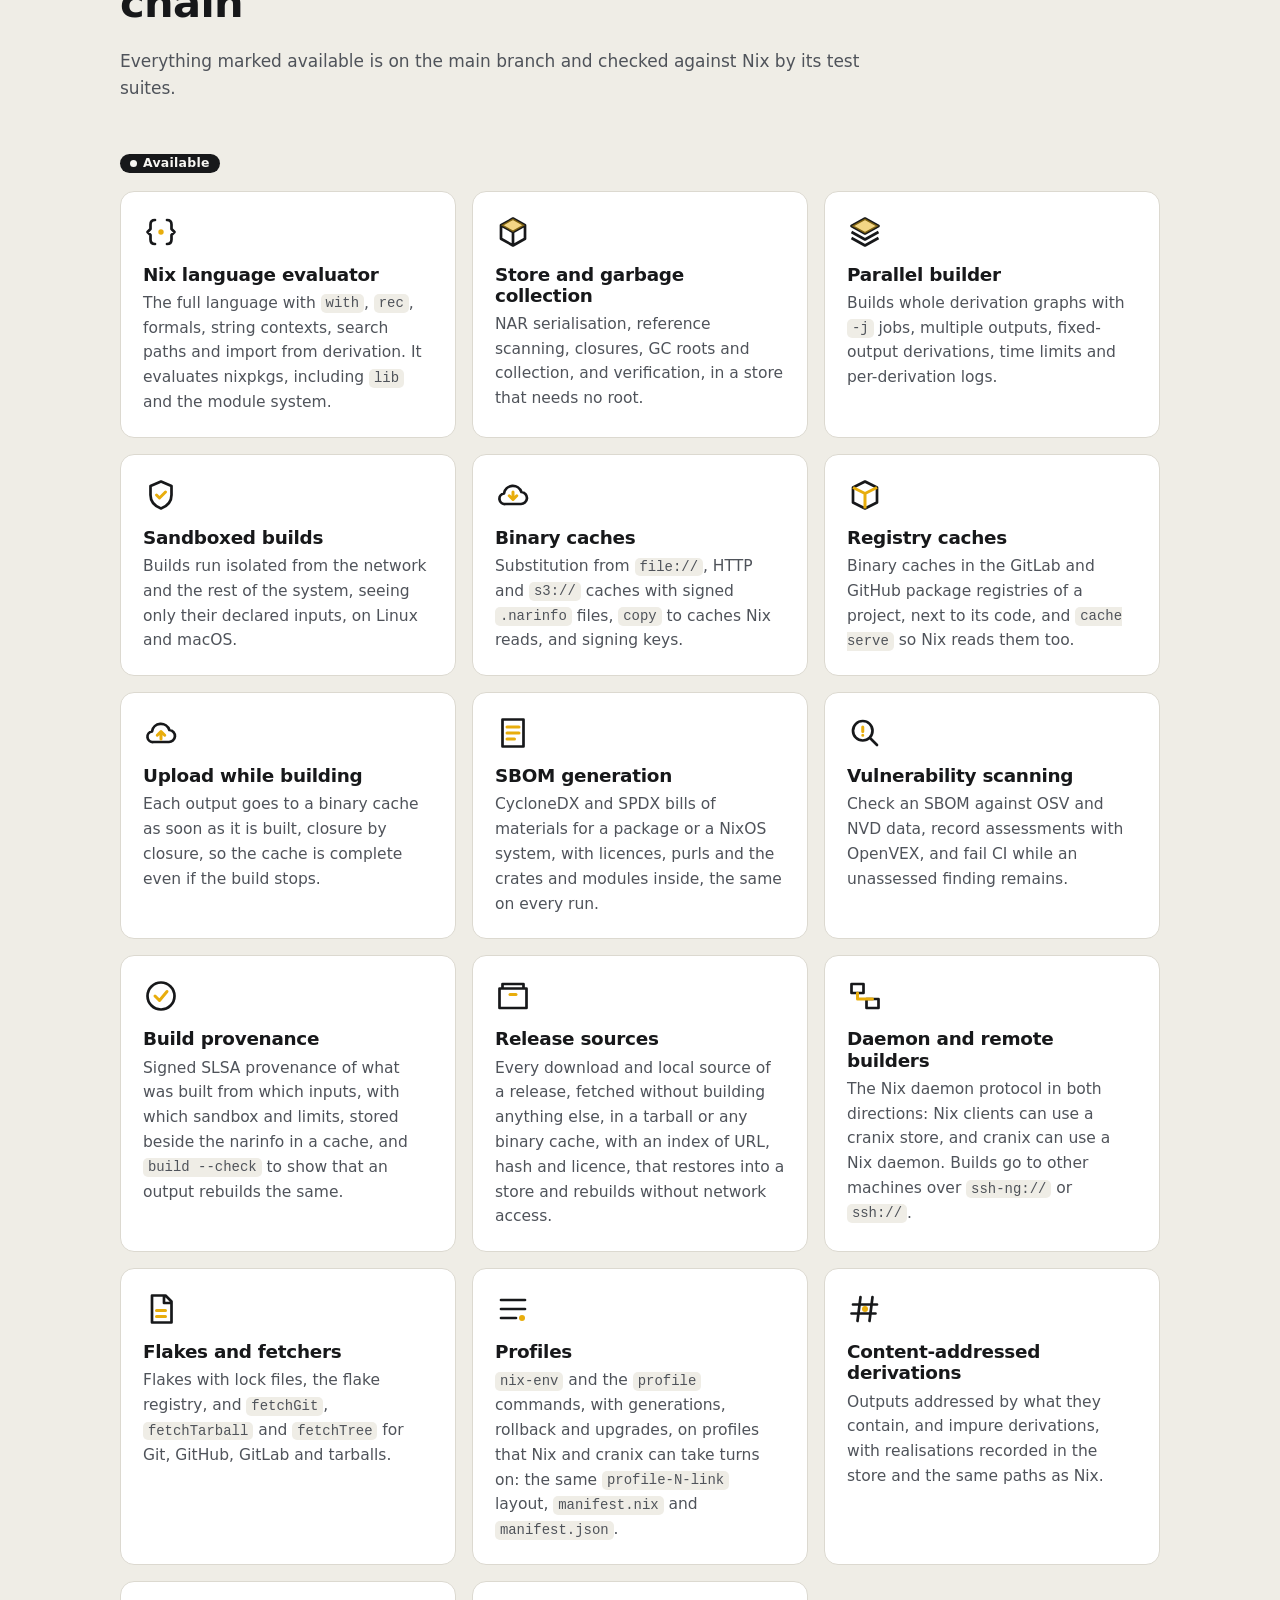
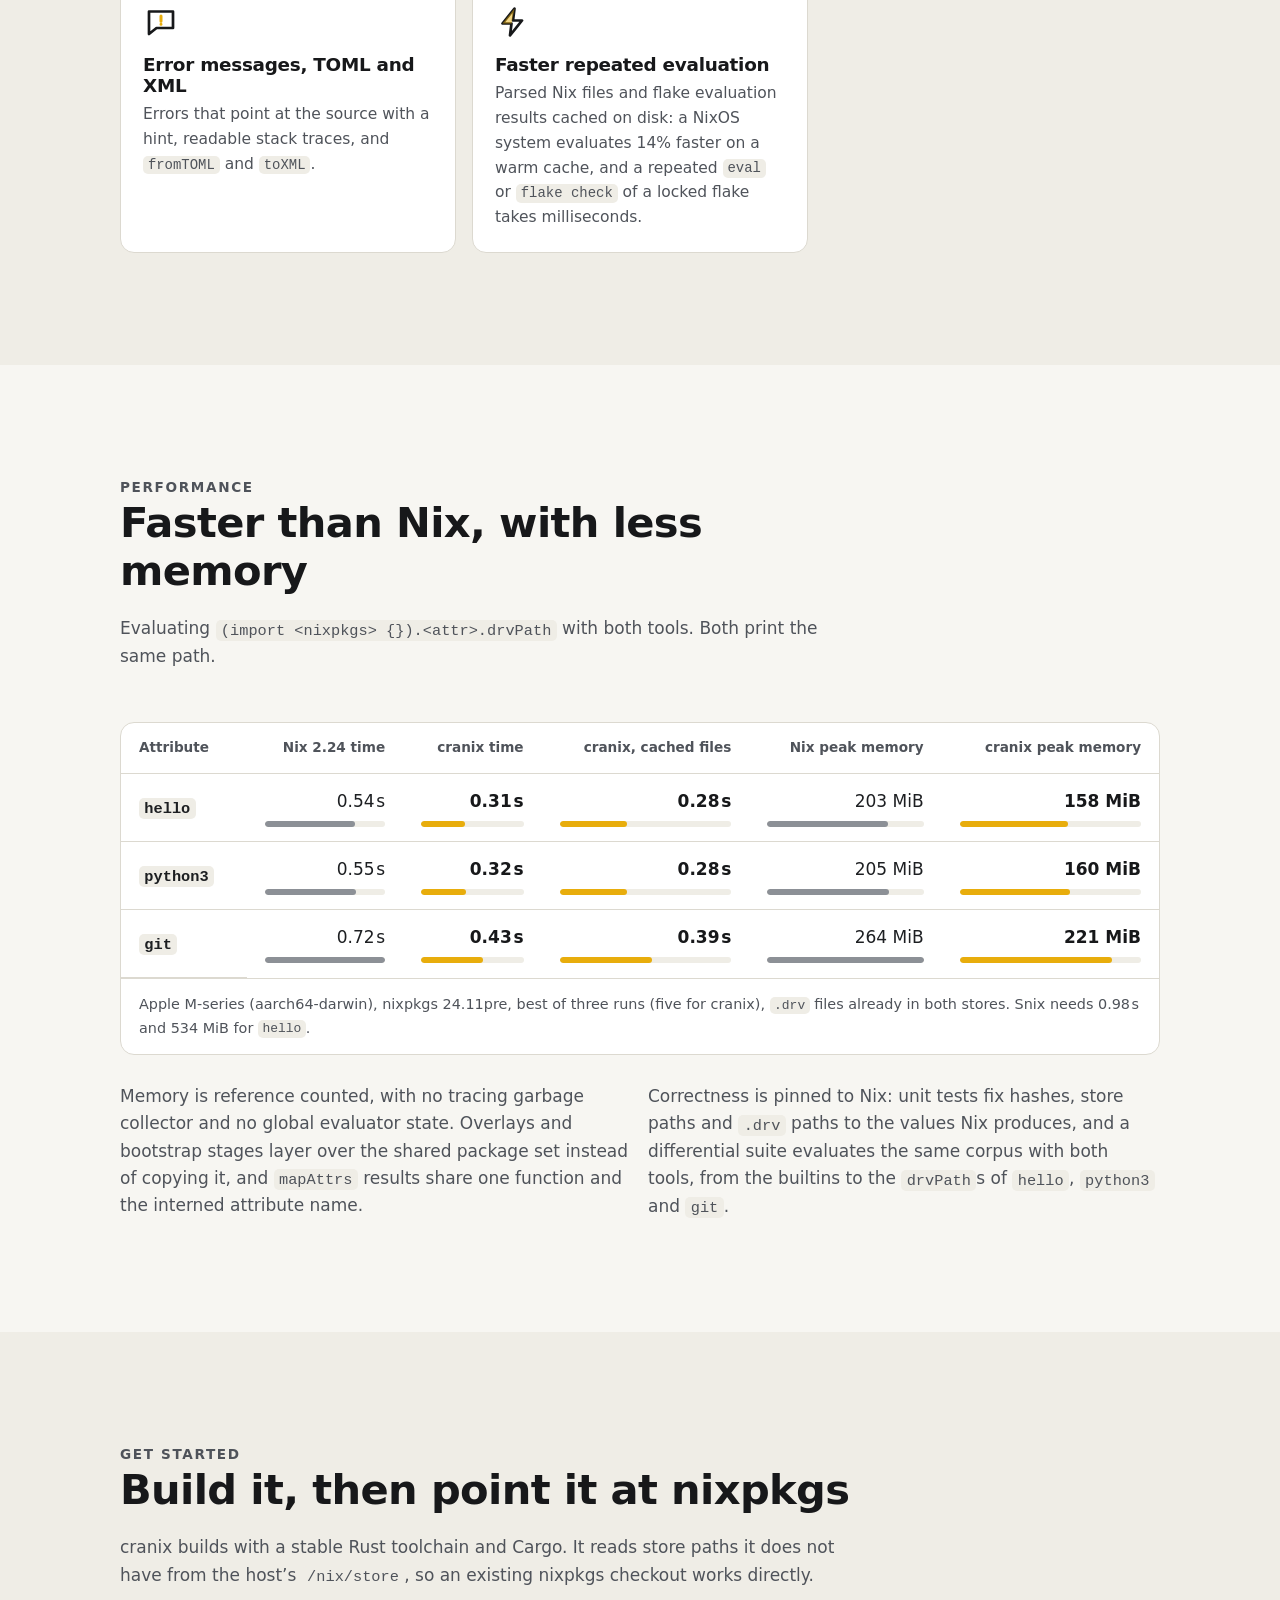
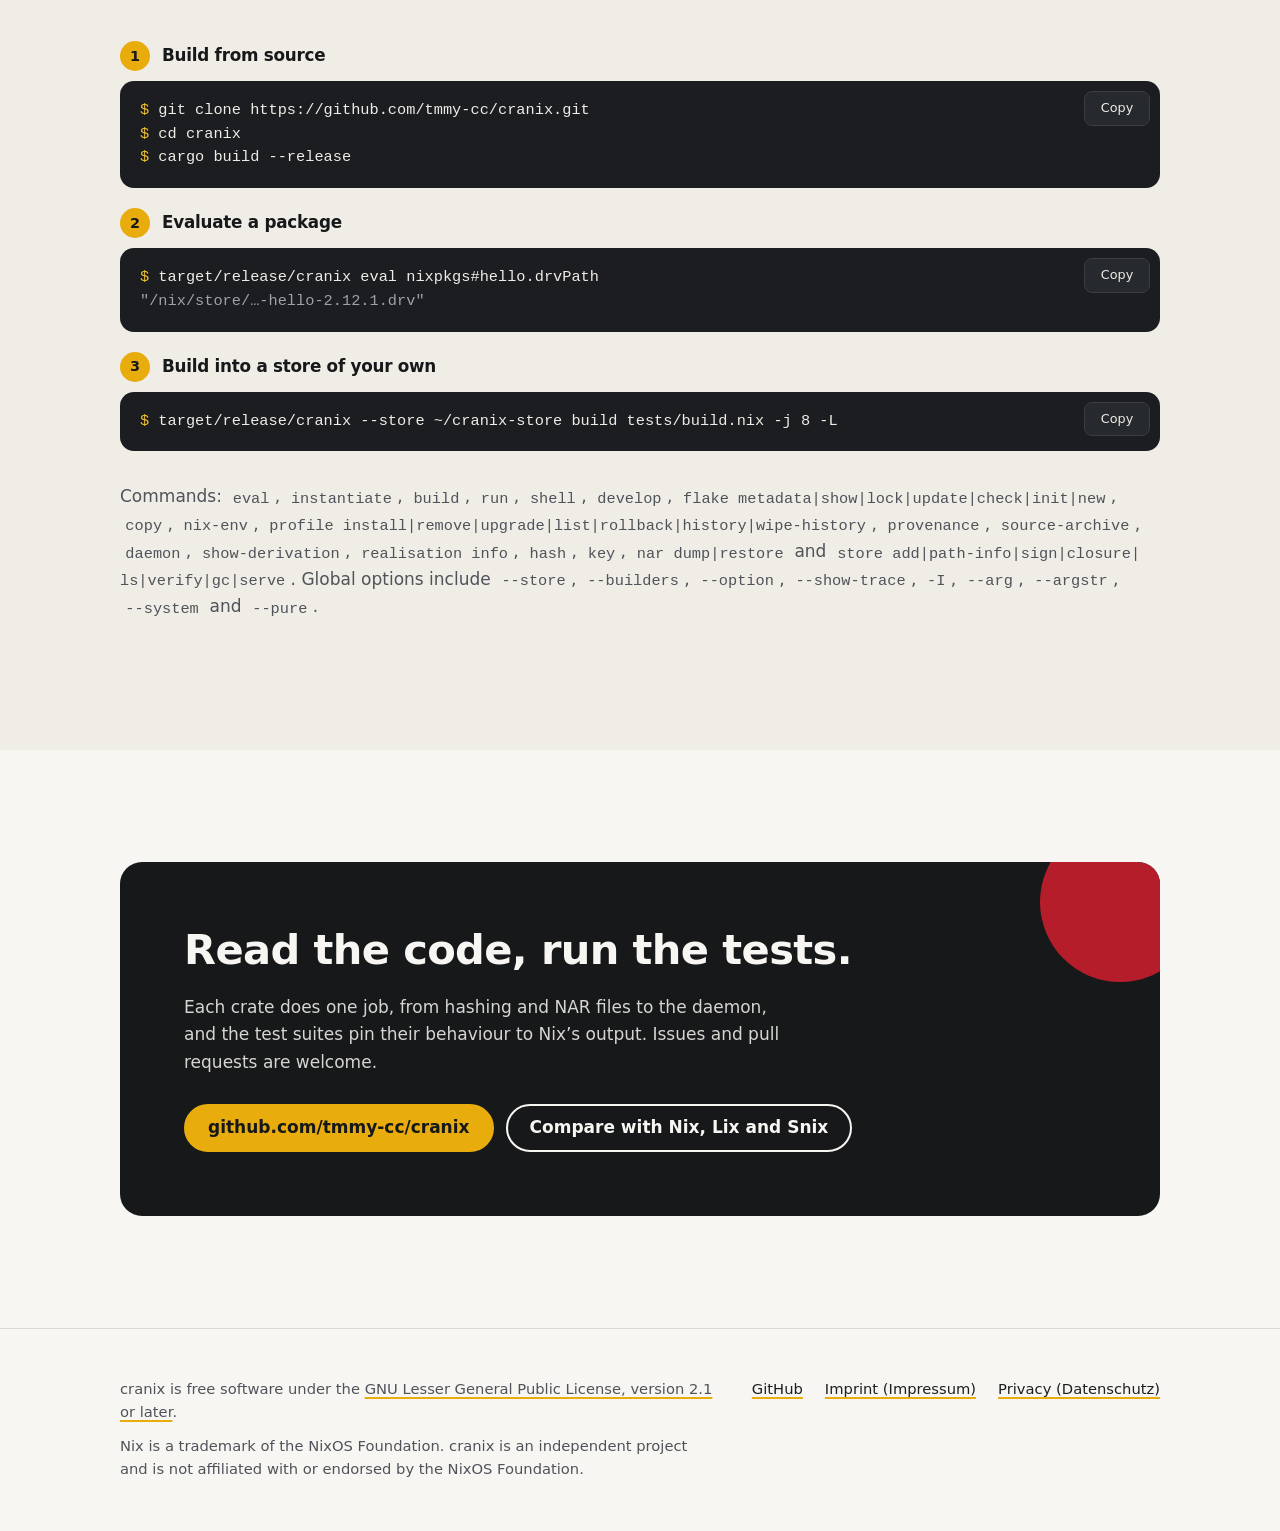
==== commit 7d100261: "Merge pull request #24 from tmmy-cc/profiles feat(cli): profiles and nix-env" ====
--- a/site/index.html
+++ b/site/index.html
@@ -243,7 +243,7 @@
                             <li class="feature reveal">
                                 <svg class="feature-icon" viewBox="0 0 24 24" aria-hidden="true" focusable="false"><path d="M7 18h10a4 4 0 0 0 .6-8A6 6 0 0 0 6 11a3.5 3.5 0 0 0 1 7z" fill="none" stroke="currentColor" stroke-width="1.8" stroke-linejoin="round"/><path class="accent" d="M12 10v5m-2.5-2.5L12 15l2.5-2.5" fill="none" stroke="currentColor" stroke-width="2" stroke-linecap="round" stroke-linejoin="round"/></svg>
                                 <h3>Binary caches</h3>
-                                <p>Substitution from <code>file://</code> and HTTP caches with signed <code>.narinfo</code> files, <code>copy</code> to caches Nix reads, and signing keys.</p>
+                                <p>Substitution from <code>file://</code>, HTTP and <code>s3://</code> caches with signed <code>.narinfo</code> files, <code>copy</code> to caches Nix reads, and signing keys.</p>
                             </li>
                             <li class="feature reveal">
                                 <svg class="feature-icon" viewBox="0 0 24 24" aria-hidden="true" focusable="false"><path d="M4 7l8-4 8 4v10l-8 4-8-4z" fill="none" stroke="currentColor" stroke-width="1.8" stroke-linejoin="round"/><path class="accent" d="M4 7l8 4 8-4M12 11v10" fill="none" stroke="currentColor" stroke-width="2" stroke-linejoin="round"/></svg>
@@ -284,6 +284,11 @@
                                 <svg class="feature-icon" viewBox="0 0 24 24" aria-hidden="true" focusable="false"><path d="M6 3h9l4 4v14H6zM14 3v5h5" fill="none" stroke="currentColor" stroke-width="1.8" stroke-linejoin="round"/><path class="accent" d="M9 13h6M9 17h6" fill="none" stroke="currentColor" stroke-width="2" stroke-linecap="round"/></svg>
                                 <h3>Flakes and fetchers</h3>
                                 <p>Flakes with lock files, the flake registry, and <code>fetchGit</code>, <code>fetchTarball</code> and <code>fetchTree</code> for Git, GitHub, GitLab and tarballs.</p>
+                            </li>
+                            <li class="feature reveal">
+                                <svg class="feature-icon" viewBox="0 0 24 24" aria-hidden="true" focusable="false"><path d="M4 6h16M4 12h16M4 18h10" fill="none" stroke="currentColor" stroke-width="1.8" stroke-linecap="round"/><circle class="accent" cx="18" cy="18" r="2" fill="currentColor"/></svg>
+                                <h3>Profiles</h3>
+                                <p><code>nix-env</code> and the <code>profile</code> commands, with generations, rollback and upgrades, on profiles that Nix and cranix can take turns on: the same <code>profile-N-link</code> layout, <code>manifest.nix</code> and <code>manifest.json</code>.</p>
                             </li>
                             <li class="feature reveal">
                                 <svg class="feature-icon" viewBox="0 0 24 24" aria-hidden="true" focusable="false"><path d="M9 4 7 20M17 4l-2 16M4 9h16M3 15h16" fill="none" stroke="currentColor" stroke-width="1.8" stroke-linecap="round"/><circle class="accent" cx="12" cy="12" r="2" fill="currentColor"/></svg>
@@ -394,7 +399,7 @@
                         </div>
                     </li>
                 </ol>
-                <p class="commands reveal">Commands: <code>eval</code>, <code>instantiate</code>, <code>build</code>, <code>run</code>, <code>shell</code>, <code>develop</code>, <code>flake metadata|<wbr>show|<wbr>lock|<wbr>update|<wbr>check|<wbr>init|<wbr>new</code>, <code>copy</code>, <code>provenance</code>, <code>source-archive</code>, <code>daemon</code>, <code>show-derivation</code>, <code>realisation info</code>, <code>hash</code>, <code>key</code>, <code>nar dump|<wbr>restore</code> and <code>store add|<wbr>path-info|<wbr>sign|<wbr>closure|<wbr>ls|<wbr>verify|<wbr>gc|<wbr>serve</code>. Global options include <code>--store</code>, <code>--builders</code>, <code>--option</code>, <code>--show-trace</code>, <code>-I</code>, <code>--arg</code>, <code>--argstr</code>, <code>--system</code> and <code>--pure</code>.</p>
+                <p class="commands reveal">Commands: <code>eval</code>, <code>instantiate</code>, <code>build</code>, <code>run</code>, <code>shell</code>, <code>develop</code>, <code>flake metadata|<wbr>show|<wbr>lock|<wbr>update|<wbr>check|<wbr>init|<wbr>new</code>, <code>copy</code>, <code>nix-env</code>, <code>profile install|<wbr>remove|<wbr>upgrade|<wbr>list|<wbr>rollback|<wbr>history|<wbr>wipe-history</code>, <code>provenance</code>, <code>source-archive</code>, <code>daemon</code>, <code>show-derivation</code>, <code>realisation info</code>, <code>hash</code>, <code>key</code>, <code>nar dump|<wbr>restore</code> and <code>store add|<wbr>path-info|<wbr>sign|<wbr>closure|<wbr>ls|<wbr>verify|<wbr>gc|<wbr>serve</code>. Global options include <code>--store</code>, <code>--builders</code>, <code>--option</code>, <code>--show-trace</code>, <code>-I</code>, <code>--arg</code>, <code>--argstr</code>, <code>--system</code> and <code>--pure</code>.</p>
             </div>
         </section>
 
